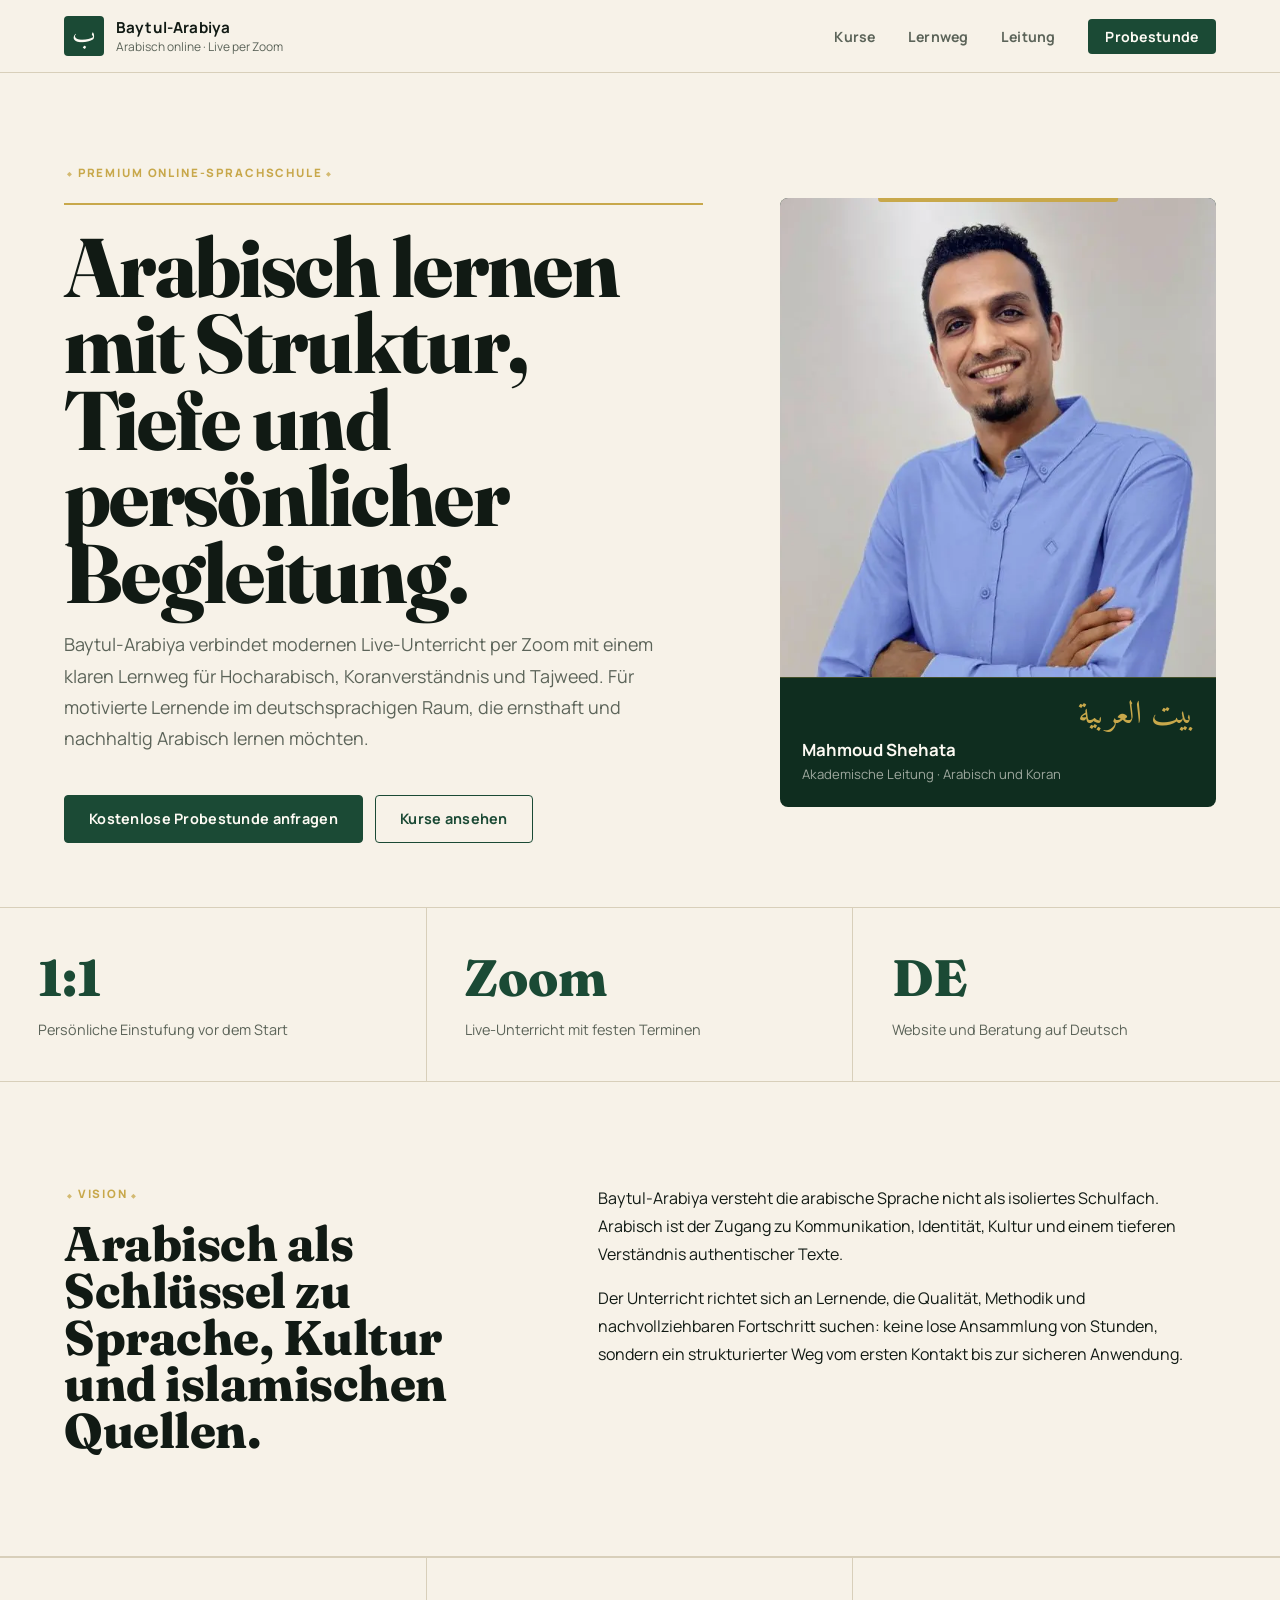
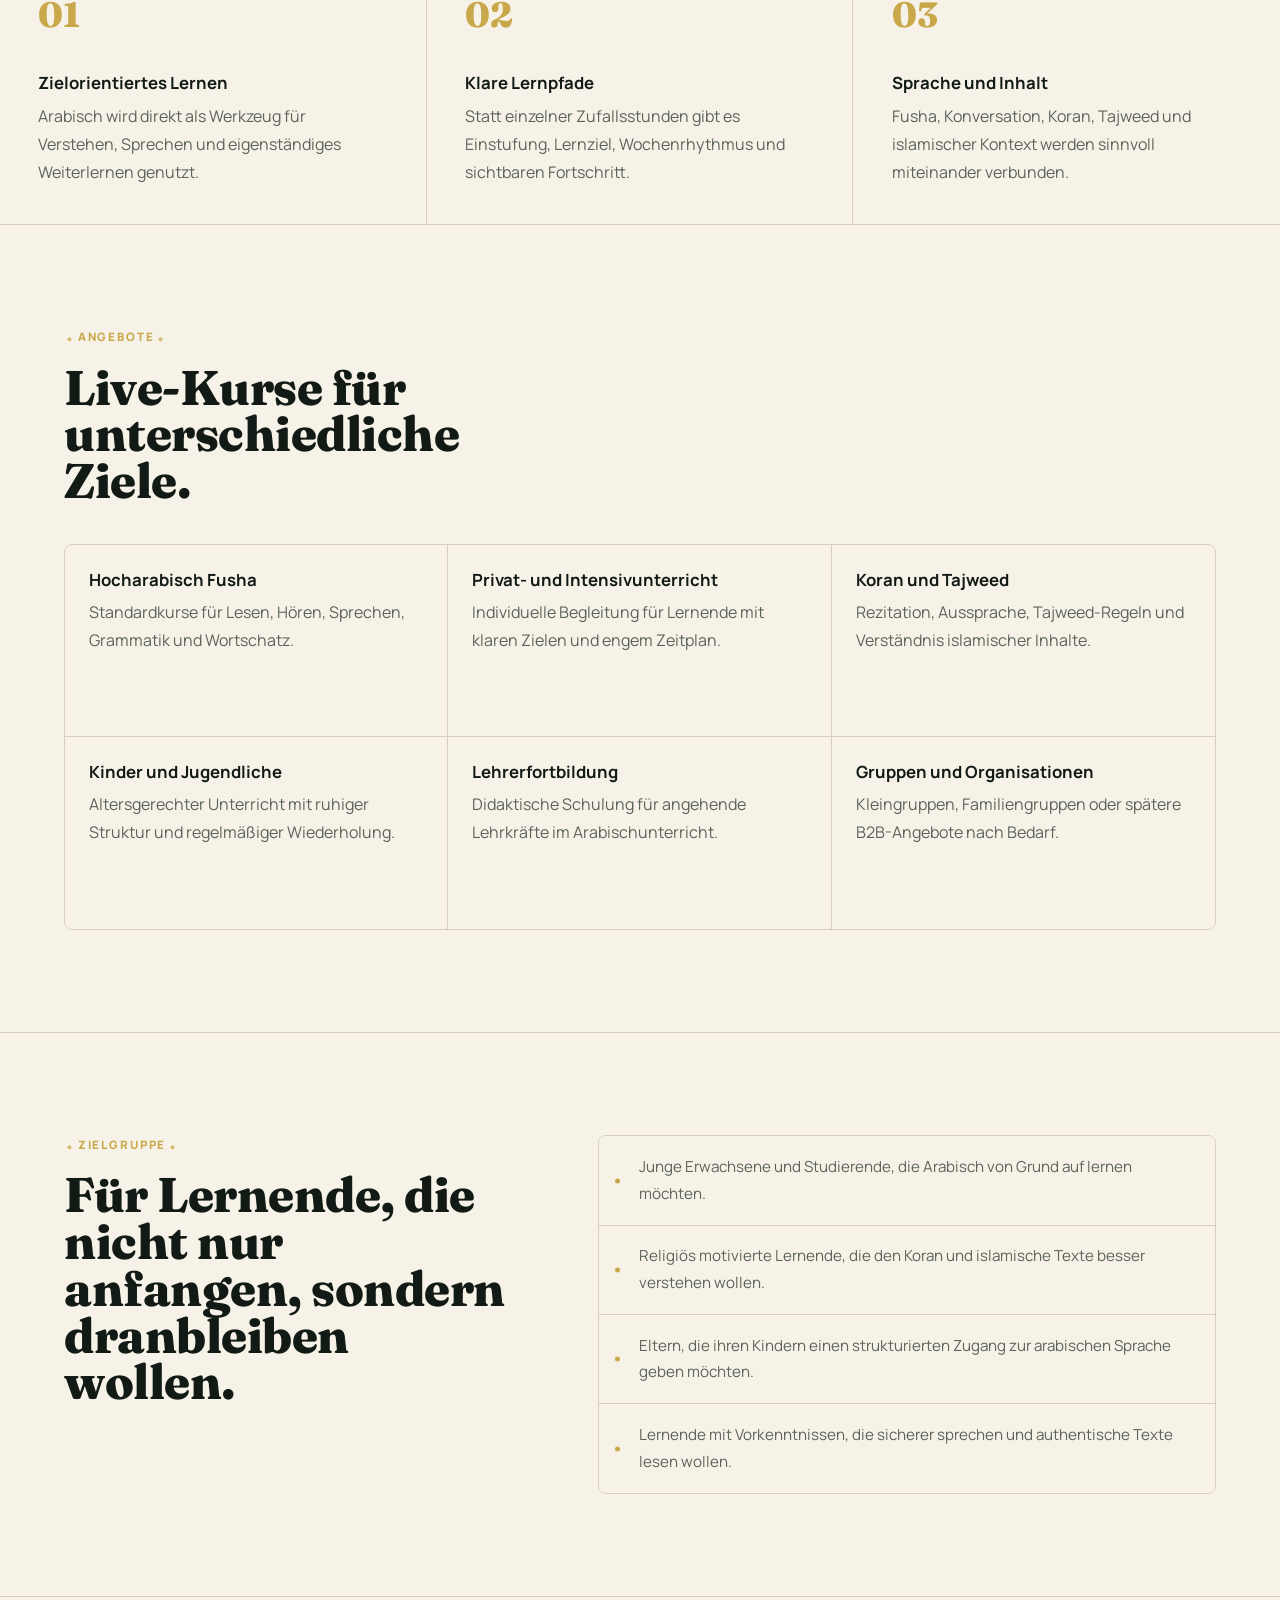
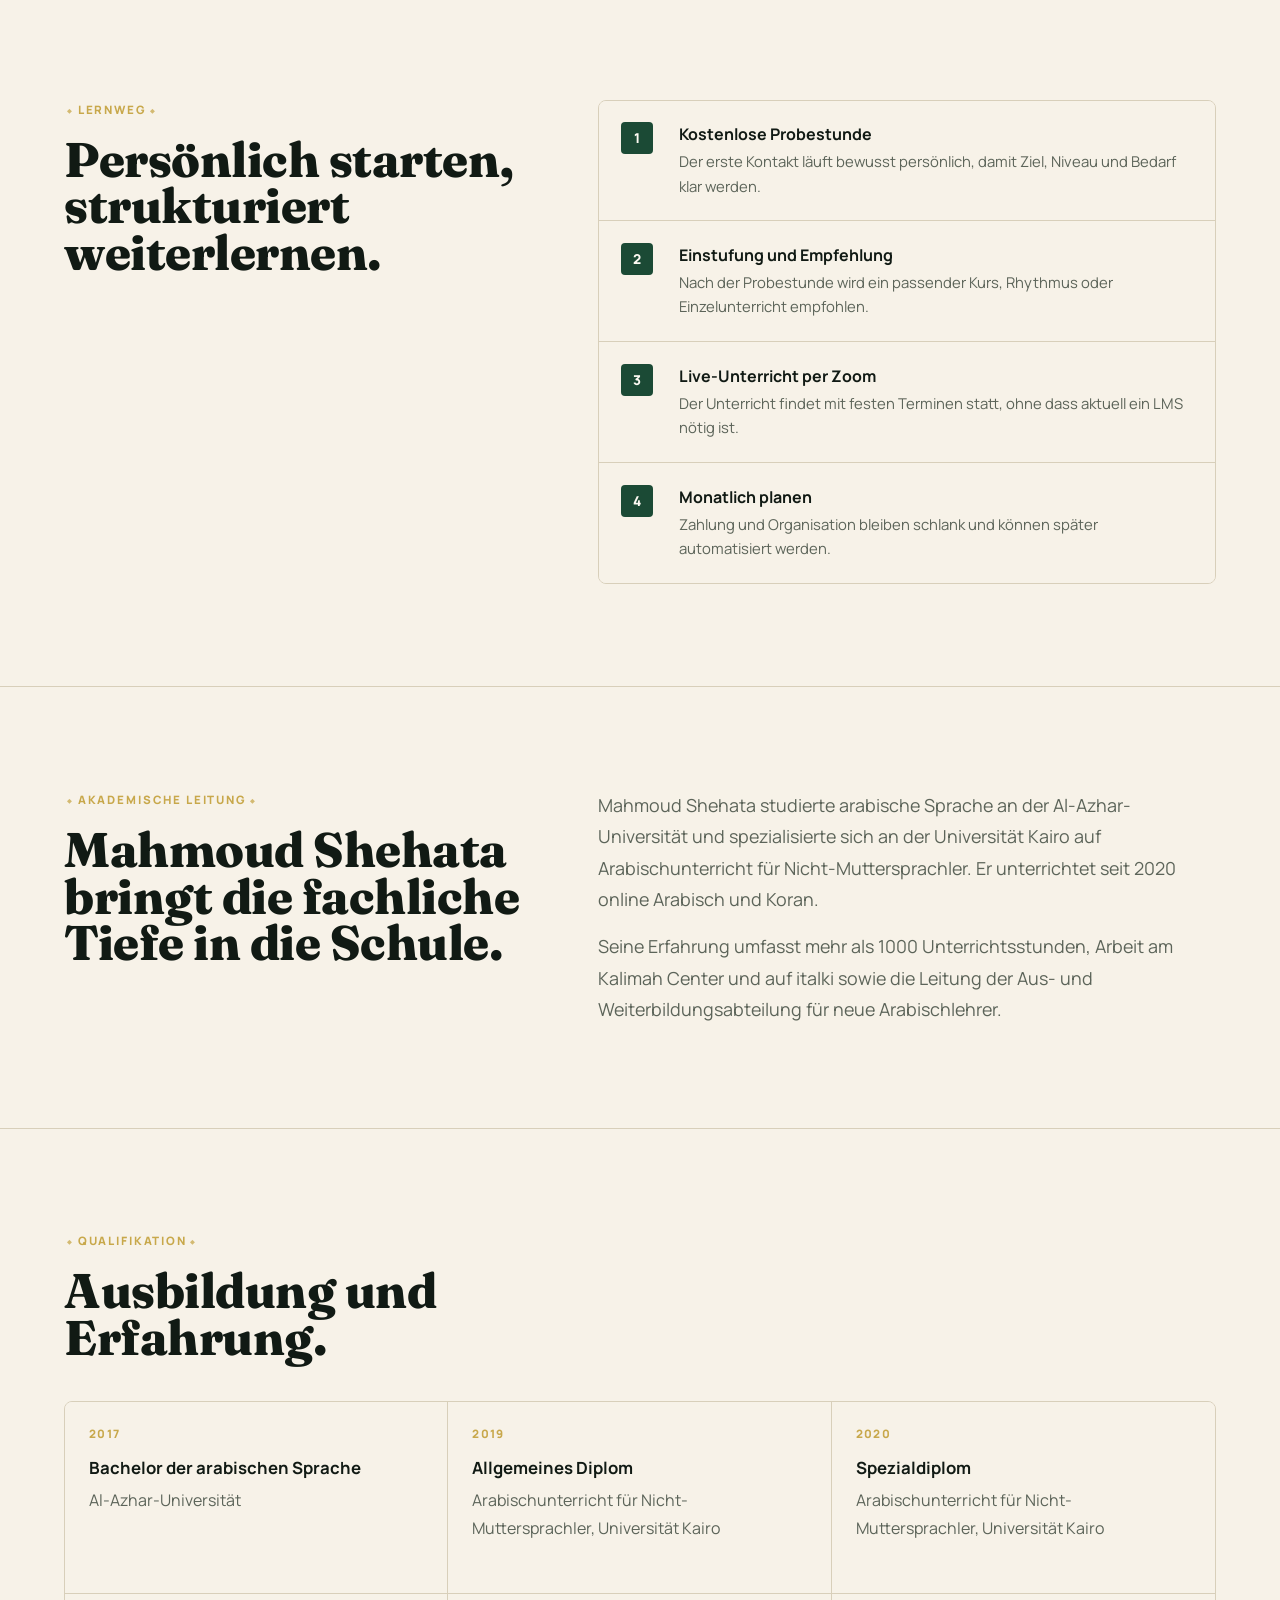
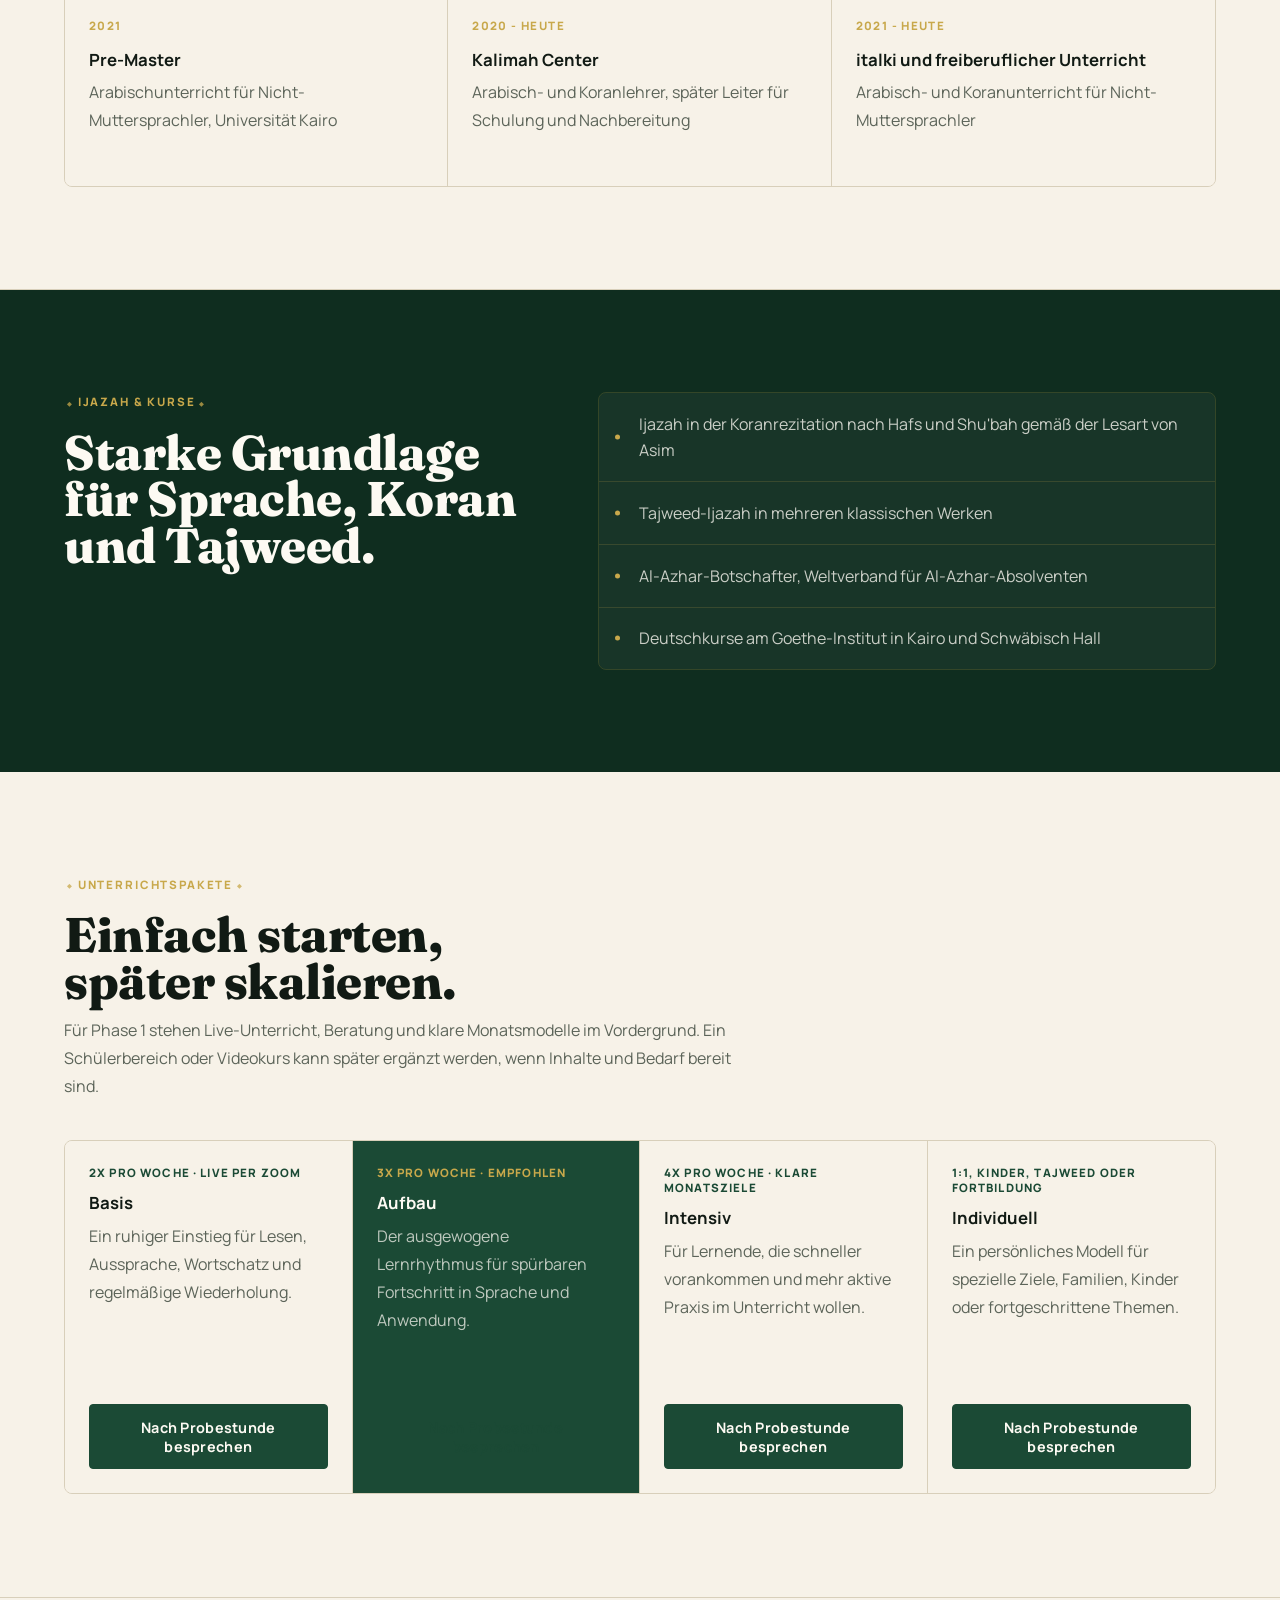
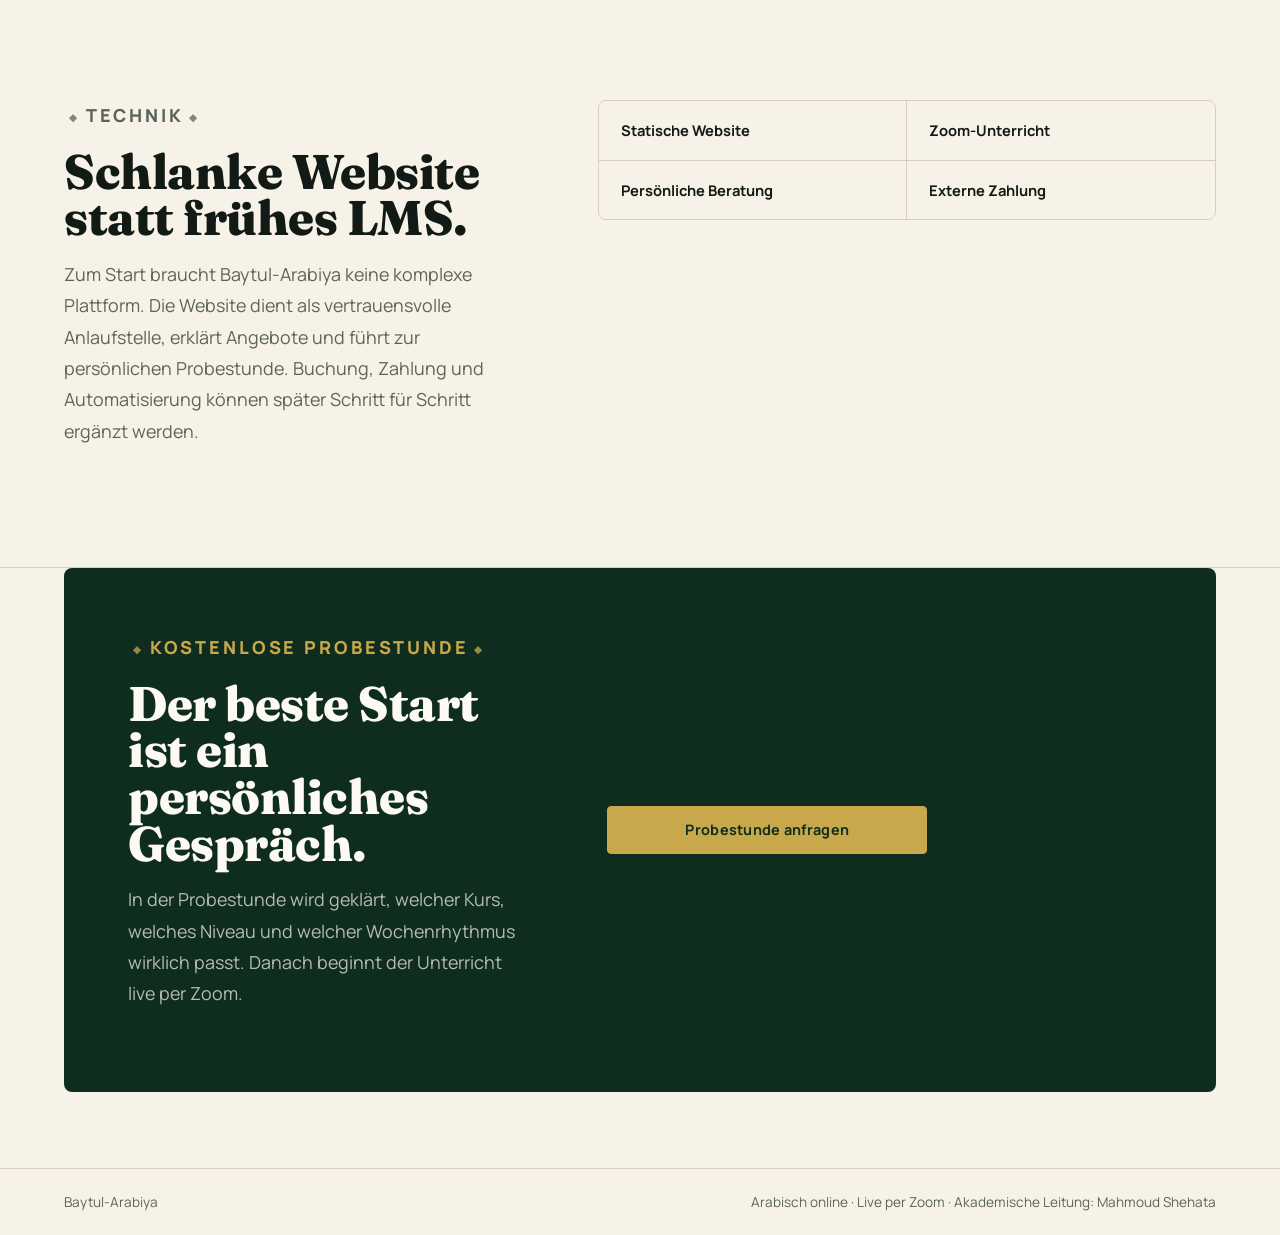
==== index.html @ ab0eb62a "Initial Baytul-Arabiya website" ====
<!doctype html>
<html lang="de">
  <head>
    <meta charset="utf-8" />
    <meta name="viewport" content="width=device-width, initial-scale=1" />
    <title>Baytul-Arabiya | Arabisch online lernen</title>
    <meta
      name="description"
      content="Baytul-Arabiya ist eine moderne Online-Sprachschule für strukturierten Arabisch-, Koran- und Tajweed-Unterricht per Zoom."
    />
    <meta name="theme-color" content="#12372F" />
    <link rel="preconnect" href="https://fonts.googleapis.com" />
    <link rel="preconnect" href="https://fonts.gstatic.com" crossorigin />
    <link
      href="https://fonts.googleapis.com/css2?family=Amiri:wght@400;700&family=Fraunces:opsz,wght@9..144,600;9..144,700;9..144,800&family=Manrope:wght@400;500;600;700;800&display=swap"
      rel="stylesheet"
    />
    <link rel="stylesheet" href="styles/main.css" />
  </head>
  <body>
    <header class="site-header">
      <a class="brand" href="#top" aria-label="Startseite">
        <span class="brand-mark" lang="ar" dir="rtl">ب</span>
        <span>
          <strong>Baytul-Arabiya</strong>
          <small>Arabisch online · Live per Zoom</small>
        </span>
      </a>
      <nav aria-label="Hauptnavigation">
        <a href="#kurse">Kurse</a>
        <a href="#lernweg">Lernweg</a>
        <a href="#leitung">Leitung</a>
        <a class="nav-cta" href="#probestunde">Probestunde</a>
      </nav>
      <button class="nav-toggle" aria-label="Menü öffnen" aria-expanded="false">
        <span></span>
        <span></span>
        <span></span>
      </button>
    </header>

    <main id="top">
      <section class="hero" aria-labelledby="hero-title">
        <div class="hero-copy">
          <p class="eyebrow">Premium Online-Sprachschule</p>
          <h1 id="hero-title">Arabisch lernen mit Struktur, Tiefe und persönlicher Begleitung.</h1>
          <p class="hero-text">
            Baytul-Arabiya verbindet modernen Live-Unterricht per Zoom mit einem
            klaren Lernweg für Hocharabisch, Koranverständnis und Tajweed. Für
            motivierte Lernende im deutschsprachigen Raum, die ernsthaft und
            nachhaltig Arabisch lernen möchten.
          </p>
          <div class="hero-actions">
            <a class="button primary" href="#probestunde">Kostenlose Probestunde anfragen</a>
            <a class="button secondary" href="#kurse">Kurse ansehen</a>
          </div>
        </div>

        <figure class="teacher-card">
          <img
            src="assets/mahmoud-shehata.webp"
            alt="Mahmoud Shehata, akademische Leitung von Baytul-Arabiya"
          />
          <figcaption>
            <span lang="ar" dir="rtl">بيت العربية</span>
            <strong>Mahmoud Shehata</strong>
            <small>Akademische Leitung · Arabisch und Koran</small>
          </figcaption>
        </figure>
      </section>

      <section class="proof-strip" aria-label="Kurzprofil">
        <div>
          <span>1:1</span>
          <p>Persönliche Einstufung vor dem Start</p>
        </div>
        <div>
          <span>Zoom</span>
          <p>Live-Unterricht mit festen Terminen</p>
        </div>
        <div>
          <span>DE</span>
          <p>Website und Beratung auf Deutsch</p>
        </div>
      </section>

      <section class="section mission" id="vision">
        <div>
          <p class="eyebrow">Vision</p>
          <h2>Arabisch als Schlüssel zu Sprache, Kultur und islamischen Quellen.</h2>
        </div>
        <div class="mission-text">
          <p>
            Baytul-Arabiya versteht die arabische Sprache nicht als isoliertes
            Schulfach. Arabisch ist der Zugang zu Kommunikation, Identität,
            Kultur und einem tieferen Verständnis authentischer Texte.
          </p>
          <p>
            Der Unterricht richtet sich an Lernende, die Qualität, Methodik und
            nachvollziehbaren Fortschritt suchen: keine lose Ansammlung von
            Stunden, sondern ein strukturierter Weg vom ersten Kontakt bis zur
            sicheren Anwendung.
          </p>
        </div>
      </section>

      <section class="section principles" aria-label="Alleinstellungsmerkmale">
        <article>
          <span>01</span>
          <h3>Zielorientiertes Lernen</h3>
          <p>Arabisch wird direkt als Werkzeug für Verstehen, Sprechen und eigenständiges Weiterlernen genutzt.</p>
        </article>
        <article>
          <span>02</span>
          <h3>Klare Lernpfade</h3>
          <p>Statt einzelner Zufallsstunden gibt es Einstufung, Lernziel, Wochenrhythmus und sichtbaren Fortschritt.</p>
        </article>
        <article>
          <span>03</span>
          <h3>Sprache und Inhalt</h3>
          <p>Fusha, Konversation, Koran, Tajweed und islamischer Kontext werden sinnvoll miteinander verbunden.</p>
        </article>
      </section>

      <section class="section courses" id="kurse" aria-labelledby="courses-title">
        <div class="section-heading">
          <p class="eyebrow">Angebote</p>
          <h2 id="courses-title">Live-Kurse für unterschiedliche Ziele.</h2>
        </div>
        <div class="course-grid">
          <article>
            <h3>Hocharabisch Fusha</h3>
            <p>Standardkurse für Lesen, Hören, Sprechen, Grammatik und Wortschatz.</p>
          </article>
          <article>
            <h3>Privat- und Intensivunterricht</h3>
            <p>Individuelle Begleitung für Lernende mit klaren Zielen und engem Zeitplan.</p>
          </article>
          <article>
            <h3>Koran und Tajweed</h3>
            <p>Rezitation, Aussprache, Tajweed-Regeln und Verständnis islamischer Inhalte.</p>
          </article>
          <article>
            <h3>Kinder und Jugendliche</h3>
            <p>Altersgerechter Unterricht mit ruhiger Struktur und regelmäßiger Wiederholung.</p>
          </article>
          <article>
            <h3>Lehrerfortbildung</h3>
            <p>Didaktische Schulung für angehende Lehrkräfte im Arabischunterricht.</p>
          </article>
          <article>
            <h3>Gruppen und Organisationen</h3>
            <p>Kleingruppen, Familiengruppen oder spätere B2B-Angebote nach Bedarf.</p>
          </article>
        </div>
      </section>

      <section class="section audience">
        <div>
          <p class="eyebrow">Zielgruppe</p>
          <h2>Für Lernende, die nicht nur anfangen, sondern dranbleiben wollen.</h2>
        </div>
        <div class="audience-list">
          <p>Junge Erwachsene und Studierende, die Arabisch von Grund auf lernen möchten.</p>
          <p>Religiös motivierte Lernende, die den Koran und islamische Texte besser verstehen wollen.</p>
          <p>Eltern, die ihren Kindern einen strukturierten Zugang zur arabischen Sprache geben möchten.</p>
          <p>Lernende mit Vorkenntnissen, die sicherer sprechen und authentische Texte lesen wollen.</p>
        </div>
      </section>

      <section class="section process" id="lernweg">
        <div>
          <p class="eyebrow">Lernweg</p>
          <h2>Persönlich starten, strukturiert weiterlernen.</h2>
        </div>
        <ol class="steps">
          <li>
            <strong>Kostenlose Probestunde</strong>
            <span>Der erste Kontakt läuft bewusst persönlich, damit Ziel, Niveau und Bedarf klar werden.</span>
          </li>
          <li>
            <strong>Einstufung und Empfehlung</strong>
            <span>Nach der Probestunde wird ein passender Kurs, Rhythmus oder Einzelunterricht empfohlen.</span>
          </li>
          <li>
            <strong>Live-Unterricht per Zoom</strong>
            <span>Der Unterricht findet mit festen Terminen statt, ohne dass aktuell ein LMS nötig ist.</span>
          </li>
          <li>
            <strong>Monatlich planen</strong>
            <span>Zahlung und Organisation bleiben schlank und können später automatisiert werden.</span>
          </li>
        </ol>
      </section>

      <section class="section teacher" id="leitung">
        <div>
          <p class="eyebrow">Akademische Leitung</p>
          <h2>Mahmoud Shehata bringt die fachliche Tiefe in die Schule.</h2>
        </div>
        <div class="teacher-text">
          <p>
            Mahmoud Shehata studierte arabische Sprache an der Al-Azhar-Universität
            und spezialisierte sich an der Universität Kairo auf Arabischunterricht
            für Nicht-Muttersprachler. Er unterrichtet seit 2020 online Arabisch
            und Koran.
          </p>
          <p>
            Seine Erfahrung umfasst mehr als 1000 Unterrichtsstunden, Arbeit am
            Kalimah Center und auf italki sowie die Leitung der Aus- und
            Weiterbildungsabteilung für neue Arabischlehrer.
          </p>
        </div>
      </section>

      <section class="section timeline" id="qualifikation">
        <div class="section-heading">
          <p class="eyebrow">Qualifikation</p>
          <h2>Ausbildung und Erfahrung.</h2>
        </div>

        <div class="timeline-grid">
          <article>
            <span class="year">2017</span>
            <h3>Bachelor der arabischen Sprache</h3>
            <p>Al-Azhar-Universität</p>
          </article>
          <article>
            <span class="year">2019</span>
            <h3>Allgemeines Diplom</h3>
            <p>Arabischunterricht für Nicht-Muttersprachler, Universität Kairo</p>
          </article>
          <article>
            <span class="year">2020</span>
            <h3>Spezialdiplom</h3>
            <p>Arabischunterricht für Nicht-Muttersprachler, Universität Kairo</p>
          </article>
          <article>
            <span class="year">2021</span>
            <h3>Pre-Master</h3>
            <p>Arabischunterricht für Nicht-Muttersprachler, Universität Kairo</p>
          </article>
          <article>
            <span class="year">2020 - heute</span>
            <h3>Kalimah Center</h3>
            <p>Arabisch- und Koranlehrer, später Leiter für Schulung und Nachbereitung</p>
          </article>
          <article>
            <span class="year">2021 - heute</span>
            <h3>italki und freiberuflicher Unterricht</h3>
            <p>Arabisch- und Koranunterricht für Nicht-Muttersprachler</p>
          </article>
        </div>
      </section>

      <section class="section credentials">
        <div>
          <p class="eyebrow">Ijazah & Kurse</p>
          <h2>Starke Grundlage für Sprache, Koran und Tajweed.</h2>
        </div>
        <ul>
          <li>Ijazah in der Koranrezitation nach Hafs und Shu'bah gemäß der Lesart von Asim</li>
          <li>Tajweed-Ijazah in mehreren klassischen Werken</li>
          <li>Al-Azhar-Botschafter, Weltverband für Al-Azhar-Absolventen</li>
          <li>Deutschkurse am Goethe-Institut in Kairo und Schwäbisch Hall</li>
        </ul>
      </section>

      <section class="section packages" id="pakete" aria-labelledby="packages-title">
        <div class="section-heading">
          <p class="eyebrow">Unterrichtspakete</p>
          <h2 id="packages-title">Einfach starten, später skalieren.</h2>
          <p class="section-intro">
            Für Phase 1 stehen Live-Unterricht, Beratung und klare Monatsmodelle im Vordergrund.
            Ein Schülerbereich oder Videokurs kann später ergänzt werden, wenn Inhalte und Bedarf bereit sind.
          </p>
        </div>
        <div class="package-grid" id="package-grid"></div>
      </section>

      <section class="section payment" id="zahlung">
        <div>
          <p class="eyebrow">Technik</p>
          <h2>Schlanke Website statt frühes LMS.</h2>
          <p>
            Zum Start braucht Baytul-Arabiya keine komplexe Plattform. Die Website
            dient als vertrauensvolle Anlaufstelle, erklärt Angebote und führt zur
            persönlichen Probestunde. Buchung, Zahlung und Automatisierung können
            später Schritt für Schritt ergänzt werden.
          </p>
        </div>
        <div class="payment-list" aria-label="Phase-1-Technik">
          <span>Statische Website</span>
          <span>Zoom-Unterricht</span>
          <span>Persönliche Beratung</span>
          <span>Externe Zahlung</span>
        </div>
      </section>

      <section class="trial" id="probestunde">
        <div>
          <p class="eyebrow">Kostenlose Probestunde</p>
          <h2>Der beste Start ist ein persönliches Gespräch.</h2>
          <p>
            In der Probestunde wird geklärt, welcher Kurs, welches Niveau und
            welcher Wochenrhythmus wirklich passt. Danach beginnt der Unterricht
            live per Zoom.
          </p>
        </div>
        <a class="button primary large" id="trial-link" href="#">Probestunde anfragen</a>
      </section>
    </main>

    <footer class="site-footer">
      <span>Baytul-Arabiya</span>
      <span>Arabisch online · Live per Zoom · Akademische Leitung: Mahmoud Shehata</span>
    </footer>

    <script src="scripts/main.js"></script>
  </body>
</html>
---- styles/main.css ----
:root {
  --green: #1B4A35;
  --green-dark: #0F2D1F;
  --green-mid: #2A6347;
  --gold: #C8A84B;
  --gold-soft: #EFE3B8;
  --cream: #F7F2E8;
  --cream-deep: #EDE4D2;
  --ink: #111A14;
  --muted: #5C6459;
  --line: #D8CFBA;
  --white: #FDFAF3;
  --radius: 4px;
  --radius-lg: 8px;
}

* {
  box-sizing: border-box;
}

html {
  scroll-behavior: smooth;
}

body {
  margin: 0;
  color: var(--ink);
  background: var(--cream);
  font-family: "Manrope", sans-serif;
  text-rendering: optimizeLegibility;
  -webkit-font-smoothing: antialiased;
}

:lang(ar),
[dir="rtl"] {
  font-family: "Amiri", serif;
  direction: rtl;
  unicode-bidi: isolate;
}

img {
  display: block;
  max-width: 100%;
}

a {
  color: inherit;
  text-decoration: none;
}

/* ── Header ─────────────────────────────────── */

.site-header {
  position: sticky;
  top: 0;
  z-index: 20;
  display: flex;
  align-items: center;
  justify-content: space-between;
  gap: 1.5rem;
  padding: 1rem clamp(1rem, 5vw, 5rem);
  background: rgba(247, 242, 232, 0.95);
  border-bottom: 1px solid var(--line);
  backdrop-filter: blur(12px);
}

.brand {
  display: inline-flex;
  align-items: center;
  gap: 0.75rem;
  min-width: max-content;
}

.brand-mark {
  display: grid;
  width: 2.5rem;
  height: 2.5rem;
  place-items: center;
  color: var(--white);
  background: var(--green);
  border-radius: var(--radius);
  font-family: "Amiri", serif;
  font-size: 1.6rem;
  line-height: 1;
}

.brand strong,
.brand small {
  display: block;
}

.brand strong {
  font-size: 0.95rem;
  letter-spacing: 0.01em;
}

.brand small {
  color: var(--muted);
  font-size: 0.75rem;
}

nav {
  display: flex;
  align-items: center;
  gap: clamp(1rem, 2.5vw, 2rem);
  color: var(--muted);
  font-size: 0.88rem;
  font-weight: 700;
  letter-spacing: 0.02em;
}

nav a:hover {
  color: var(--green);
}

.nav-cta {
  padding: 0.5rem 1.1rem;
  color: var(--white) !important;
  background: var(--green);
  border-radius: var(--radius);
  transition: background 150ms;
}

.nav-cta:hover {
  background: var(--green-mid) !important;
  color: var(--white) !important;
}

.nav-toggle {
  display: none;
  flex-direction: column;
  justify-content: center;
  gap: 5px;
  width: 2.25rem;
  height: 2.25rem;
  padding: 0.35rem;
  background: none;
  border: 1.5px solid var(--line);
  border-radius: var(--radius);
  cursor: pointer;
  flex-shrink: 0;
}

.nav-toggle span {
  display: block;
  width: 100%;
  height: 2px;
  background: var(--ink);
  border-radius: 2px;
  transition: transform 220ms ease, opacity 220ms ease;
}

.nav-toggle.is-open span:nth-child(1) {
  transform: translateY(7px) rotate(45deg);
}

.nav-toggle.is-open span:nth-child(2) {
  opacity: 0;
  transform: scaleX(0);
}

.nav-toggle.is-open span:nth-child(3) {
  transform: translateY(-7px) rotate(-45deg);
}

/* ── Typography ──────────────────────────────── */

.eyebrow {
  margin: 0 0 1rem;
  color: var(--gold);
  font-size: 0.72rem;
  font-weight: 800;
  letter-spacing: 0.16em;
  text-transform: uppercase;
}

.eyebrow::before,
.eyebrow::after {
  content: "◆";
  font-size: 0.55em;
  margin: 0 0.55em;
  opacity: 0.75;
  vertical-align: middle;
}

h1,
h2,
h3 {
  margin: 0;
  color: var(--ink);
}

h1,
h2 {
  font-family: "Fraunces", Georgia, serif;
  font-weight: 800;
  letter-spacing: -0.01em;
}

h1 {
  max-width: 12ch;
  font-size: clamp(2.8rem, 6.5vw, 6rem);
  line-height: 0.92;
  letter-spacing: -0.02em;
}

h2 {
  max-width: 14ch;
  font-size: clamp(1.9rem, 3.8vw, 3.6rem);
  line-height: 0.96;
}

h3 {
  font-size: 1.05rem;
  font-weight: 700;
  line-height: 1.3;
}

p {
  line-height: 1.75;
}

.hero-text,
.teacher-text p,
.payment p,
.trial p {
  max-width: 42rem;
  color: var(--muted);
  font-size: clamp(1rem, 1.4vw, 1.15rem);
}

/* ── Hero ────────────────────────────────────── */

.hero {
  display: grid;
  grid-template-columns: minmax(0, 1.1fr) minmax(18rem, 0.75fr);
  gap: clamp(2rem, 6vw, 5rem);
  align-items: center;
  min-height: calc(100vh - 4.5rem);
  padding: clamp(3rem, 7vw, 7rem) clamp(1rem, 5vw, 5rem) clamp(3rem, 5vw, 5rem);
  border-bottom: 1px solid var(--line);
}

.hero-copy {
  max-width: 48rem;
}

.hero-copy h1 {
  margin-top: 1.25rem;
  padding-top: 1.5rem;
  border-top: 2px solid var(--gold);
}

.hero-actions {
  display: flex;
  flex-wrap: wrap;
  gap: 0.75rem;
  margin-top: 2.5rem;
}

/* ── Buttons ─────────────────────────────────── */

.button {
  display: inline-flex;
  align-items: center;
  justify-content: center;
  min-height: 3rem;
  padding: 0.8rem 1.5rem;
  border: 1.5px solid transparent;
  border-radius: var(--radius);
  font-weight: 700;
  font-size: 0.9rem;
  letter-spacing: 0.02em;
  text-align: center;
  transition: all 150ms ease;
}

.button.primary {
  color: var(--white);
  background: var(--green);
  border-color: var(--green);
}

.button.primary:hover {
  background: var(--green-mid);
  border-color: var(--green-mid);
  transform: translateY(-1px);
  box-shadow: 0 8px 24px rgba(27, 74, 53, 0.25);
}

.button.secondary {
  color: var(--green);
  background: transparent;
  border-color: var(--green);
}

.button.secondary:hover {
  background: rgba(27, 74, 53, 0.06);
  transform: translateY(-1px);
}

.button.large {
  width: min(100%, 20rem);
}

/* ── Teacher Card ────────────────────────────── */

.teacher-card {
  position: relative;
  margin: 0;
  padding: 0;
  background: var(--green-dark);
  border-radius: var(--radius-lg);
  overflow: hidden;
}

.teacher-card::before {
  position: absolute;
  top: 0;
  left: 50%;
  transform: translateX(-50%);
  z-index: 2;
  width: 55%;
  height: 4px;
  content: "";
  background: var(--gold);
  border-radius: 0 0 3px 3px;
}

.teacher-card img {
  width: 100%;
  aspect-ratio: 1 / 1.1;
  object-fit: cover;
  object-position: center top;
  opacity: 0.94;
}

.teacher-card figcaption {
  display: grid;
  gap: 0.3rem;
  padding: 1.2rem 1.4rem 1.5rem;
  color: var(--white);
  border-top: 1px solid rgba(200, 168, 75, 0.28);
}

.teacher-card figcaption span {
  color: var(--gold);
  font-family: "Amiri", serif;
  font-size: clamp(1.4rem, 3vw, 2rem);
  line-height: 1.1;
  direction: rtl;
}

.teacher-card figcaption strong {
  font-size: 1.05rem;
}

.teacher-card figcaption small {
  color: rgba(253, 250, 244, 0.6);
  font-size: 0.82rem;
}

/* ── Proof Strip ─────────────────────────────── */

.proof-strip {
  display: grid;
  grid-template-columns: repeat(3, 1fr);
  border-bottom: 1px solid var(--line);
}

.proof-strip div {
  padding: clamp(1.5rem, 3vw, 2.5rem) clamp(1rem, 3vw, 2.5rem);
  border-right: 1px solid var(--line);
}

.proof-strip div:last-child {
  border-right: none;
}

.proof-strip span {
  color: var(--green);
  font-family: "Fraunces", Georgia, serif;
  font-size: clamp(2rem, 4vw, 3.2rem);
  font-weight: 800;
}

.proof-strip p {
  max-width: 16rem;
  margin: 0.5rem 0 0;
  color: var(--muted);
  font-size: 0.9rem;
}

/* ── Sections ────────────────────────────────── */

.section {
  padding: clamp(4rem, 8vw, 7rem) clamp(1rem, 5vw, 5rem);
  border-bottom: 1px solid var(--line);
}

.mission,
.audience,
.teacher,
.credentials,
.process,
.payment,
.trial {
  display: grid;
  grid-template-columns: minmax(0, 0.85fr) minmax(0, 1.15fr);
  gap: clamp(2rem, 6vw, 5rem);
  align-items: start;
}

.mission-text,
.teacher-text {
  display: grid;
  gap: 1rem;
}

.mission-text p,
.teacher-text p {
  margin: 0;
}

/* ── Principles ──────────────────────────────── */

.principles {
  display: grid;
  grid-template-columns: repeat(3, 1fr);
  gap: 0;
  padding: 0;
  background: var(--line);
  border-top: 1px solid var(--line);
  border-bottom: 1px solid var(--line);
}

.principles article {
  min-height: 16rem;
  padding: clamp(1.5rem, 3vw, 2.5rem);
  background: var(--cream);
  border-right: 1px solid var(--line);
}

.principles article:last-child {
  border-right: none;
}

.principles span {
  display: block;
  margin-bottom: 2.5rem;
  color: var(--gold);
  font-family: "Fraunces", serif;
  font-size: 2.2rem;
  font-weight: 800;
  line-height: 1;
}

.principles p,
.course-grid p,
.timeline-grid p,
.package-card p {
  margin: 0.5rem 0 0;
  color: var(--muted);
}

/* ── Section Heading ─────────────────────────── */

.section-heading {
  margin-bottom: 2.5rem;
}

.section-intro {
  max-width: 44rem;
  margin-top: 0.75rem;
  color: var(--muted);
  font-size: 1rem;
}

/* ── Course Grid ─────────────────────────────── */

.course-grid {
  display: grid;
  grid-template-columns: repeat(3, 1fr);
  border: 1px solid var(--line);
  border-radius: var(--radius-lg);
  overflow: hidden;
}

.course-grid article {
  min-height: 12rem;
  padding: 1.5rem;
  background: var(--cream);
  border-right: 1px solid var(--line);
  border-bottom: 1px solid var(--line);
  transition: background 150ms;
}

.course-grid article:nth-child(3n) {
  border-right: none;
}

.course-grid article:nth-last-child(-n+3) {
  border-bottom: none;
}

.course-grid article:hover {
  background: var(--white);
}

/* ── Audience ────────────────────────────────── */

.audience-list {
  display: grid;
  gap: 0;
  border: 1px solid var(--line);
  border-radius: var(--radius-lg);
  overflow: hidden;
}

.audience-list p {
  position: relative;
  margin: 0;
  padding: 1.1rem 1.4rem 1.1rem 2.5rem;
  color: var(--muted);
  background: var(--cream);
  border-bottom: 1px solid var(--line);
  font-size: 0.95rem;
}

.audience-list p:last-child {
  border-bottom: none;
}

.audience-list p::before {
  position: absolute;
  top: 50%;
  left: 1rem;
  width: 5px;
  height: 5px;
  content: "";
  background: var(--gold);
  border-radius: 50%;
  transform: translateY(-50%);
}

/* ── Timeline ────────────────────────────────── */

.timeline-grid {
  display: grid;
  grid-template-columns: repeat(3, 1fr);
  border: 1px solid var(--line);
  border-radius: var(--radius-lg);
  overflow: hidden;
}

.timeline-grid article {
  min-height: 12rem;
  padding: 1.5rem;
  background: var(--cream);
  border-right: 1px solid var(--line);
  border-bottom: 1px solid var(--line);
}

.timeline-grid article:nth-child(3n) {
  border-right: none;
}

.timeline-grid article:nth-last-child(-n+3) {
  border-bottom: none;
}

.year {
  display: block;
  margin-bottom: 1rem;
  color: var(--gold);
  font-size: 0.72rem;
  font-weight: 800;
  letter-spacing: 0.12em;
  text-transform: uppercase;
}

/* ── Credentials (dark section) ──────────────── */

.credentials {
  background: var(--green-dark);
  border-bottom: none;
}

.credentials .eyebrow {
  color: var(--gold);
}

.credentials h2 {
  color: var(--white);
}

.credentials ul {
  display: grid;
  gap: 0;
  margin: 0;
  padding: 0;
  list-style: none;
  border: 1px solid rgba(200, 168, 75, 0.2);
  border-radius: var(--radius-lg);
  overflow: hidden;
}

.credentials li {
  position: relative;
  padding: 1.1rem 1.4rem 1.1rem 2.5rem;
  color: rgba(253, 250, 244, 0.78);
  background: rgba(255, 255, 255, 0.04);
  border-bottom: 1px solid rgba(200, 168, 75, 0.18);
  line-height: 1.65;
}

.credentials li:last-child {
  border-bottom: none;
}

.credentials li::before {
  position: absolute;
  top: 50%;
  left: 1rem;
  width: 5px;
  height: 5px;
  content: "";
  background: var(--gold);
  border-radius: 50%;
  transform: translateY(-50%);
}

/* ── Steps ───────────────────────────────────── */

.steps {
  display: grid;
  gap: 0;
  margin: 0;
  padding: 0;
  list-style: none;
  border: 1px solid var(--line);
  border-radius: var(--radius-lg);
  overflow: hidden;
  counter-reset: step;
}

.steps li {
  position: relative;
  padding: 1.4rem 1.4rem 1.4rem 5rem;
  background: var(--cream);
  border-bottom: 1px solid var(--line);
  counter-increment: step;
}

.steps li:last-child {
  border-bottom: none;
}

.steps li::before {
  position: absolute;
  top: 1.35rem;
  left: 1.4rem;
  display: grid;
  width: 2rem;
  height: 2rem;
  place-items: center;
  color: var(--white);
  background: var(--green);
  border-radius: var(--radius);
  content: counter(step);
  font-weight: 800;
  font-size: 0.85rem;
}

.steps strong,
.steps span {
  display: block;
}

.steps strong {
  font-size: 1rem;
  font-weight: 700;
}

.steps span {
  margin-top: 0.25rem;
  color: var(--muted);
  line-height: 1.65;
  font-size: 0.93rem;
}

/* ── Packages ────────────────────────────────── */

.package-grid {
  display: grid;
  grid-template-columns: repeat(4, 1fr);
  border: 1px solid var(--line);
  border-radius: var(--radius-lg);
  overflow: hidden;
}

.package-card {
  display: flex;
  min-height: 22rem;
  flex-direction: column;
  justify-content: space-between;
  padding: 1.5rem;
  background: var(--cream);
  border-right: 1px solid var(--line);
}

.package-card:last-child {
  border-right: none;
}

.package-card.featured {
  background: var(--green);
}

.package-card.featured h3 {
  color: var(--white);
}

.package-card.featured p {
  color: rgba(253, 250, 244, 0.72);
}

.package-card.featured .package-meta {
  color: var(--gold);
}

.package-meta {
  display: block;
  margin-bottom: 0.75rem;
  color: var(--green);
  font-size: 0.72rem;
  font-weight: 800;
  letter-spacing: 0.1em;
  text-transform: uppercase;
}

/* ── Payment ─────────────────────────────────── */

.payment-list {
  display: grid;
  grid-template-columns: repeat(2, 1fr);
  border: 1px solid var(--line);
  border-radius: var(--radius-lg);
  overflow: hidden;
}

.payment-list span {
  padding: 1.2rem 1.4rem;
  background: var(--cream);
  border-right: 1px solid var(--line);
  border-bottom: 1px solid var(--line);
  font-weight: 700;
  font-size: 0.92rem;
}

.payment-list span:nth-child(2n) {
  border-right: none;
}

.payment-list span:nth-last-child(-n+2) {
  border-bottom: none;
}

/* ── Trial CTA ───────────────────────────────── */

.trial {
  align-items: center;
  margin: 0 clamp(1rem, 5vw, 5rem) clamp(3rem, 6vw, 5rem);
  padding: clamp(2.5rem, 5vw, 4rem);
  background: var(--green-dark);
  border-radius: var(--radius-lg);
  border: none;
}

.trial .eyebrow {
  color: var(--gold);
}

.trial h2 {
  color: var(--white);
}

.trial p {
  color: rgba(253, 250, 244, 0.7);
}

.trial .button.primary {
  color: var(--green-dark);
  background: var(--gold);
  border-color: var(--gold);
}

.trial .button.primary:hover {
  background: #D4B454;
  border-color: #D4B454;
}

/* ── Footer ──────────────────────────────────── */

.site-footer {
  display: flex;
  justify-content: space-between;
  gap: 1rem;
  padding: 1.5rem clamp(1rem, 5vw, 5rem);
  color: var(--muted);
  border-top: 1px solid var(--line);
  font-size: 0.85rem;
}

/* ── Responsive ──────────────────────────────── */

/* Tablet (≤ 1040 px) */
@media (max-width: 1040px) {
  .hero,
  .mission,
  .audience,
  .teacher,
  .credentials,
  .process,
  .payment,
  .trial {
    grid-template-columns: 1fr;
    gap: clamp(1.5rem, 4vw, 3rem);
  }

  .hero {
    min-height: auto;
    padding-top: 3rem;
  }

  h1,
  h2 {
    max-width: 16ch;
  }

  .teacher-card {
    max-width: 26rem;
  }

  /* Course: 3 → 2 */
  .course-grid {
    grid-template-columns: repeat(2, 1fr);
  }

  .course-grid article:nth-child(3n) {
    border-right: 1px solid var(--line);
  }

  .course-grid article:nth-child(2n) {
    border-right: none;
  }

  /* Timeline: 3 → 2 */
  .timeline-grid {
    grid-template-columns: repeat(2, 1fr);
  }

  .timeline-grid article:nth-child(3n) {
    border-right: 1px solid var(--line);
  }

  .timeline-grid article:nth-child(2n) {
    border-right: none;
  }

  /* Packages: 4 → 2 */
  .package-grid {
    grid-template-columns: repeat(2, 1fr);
  }

  .package-card {
    border-bottom: 1px solid var(--line);
  }

  .package-card:last-child {
    border-right: 1px solid var(--line);
  }

  .package-card:nth-child(2n) {
    border-right: none;
  }

  .package-card:nth-child(2n-1) {
    border-right: 1px solid var(--line);
  }

  .package-card:nth-last-child(-n+2) {
    border-bottom: none;
  }
}

/* Mobile (≤ 740 px) */
@media (max-width: 740px) {
  /* ── Header & Nav ── */
  .site-header {
    overflow: visible;
  }

  .nav-toggle {
    display: flex;
  }

  nav {
    display: none;
    position: absolute;
    top: 100%;
    left: 0;
    right: 0;
    flex-direction: column;
    align-items: stretch;
    gap: 0;
    padding: 0;
    background: var(--cream);
    border-bottom: 2px solid var(--gold);
    box-shadow: 0 8px 32px rgba(15, 45, 31, 0.12);
    z-index: 10;
  }

  nav.is-open {
    display: flex;
  }

  nav a {
    padding: 0.9rem clamp(1rem, 5vw, 2rem);
    border-bottom: 1px solid var(--line);
    font-size: 0.95rem;
    color: var(--ink);
    letter-spacing: 0.01em;
  }

  .nav-cta {
    margin: 0.75rem clamp(1rem, 5vw, 2rem);
    padding: 0.85rem 1rem;
    text-align: center;
    border-radius: var(--radius);
    border-bottom: none !important;
  }

  /* ── Hero ── */
  .hero {
    padding: 2rem 1.25rem 2.5rem;
    gap: 2rem;
  }

  .teacher-card {
    max-width: 100%;
  }

  /* ── Proof strip ── */
  .proof-strip {
    grid-template-columns: 1fr;
  }

  .proof-strip div {
    border-right: none;
    border-bottom: 1px solid var(--line);
  }

  .proof-strip div:last-child {
    border-bottom: none;
  }

  /* ── Sections ── */
  .section {
    padding: clamp(2.5rem, 6vw, 4rem) 1.25rem;
  }

  /* ── Principles ── */
  .principles {
    grid-template-columns: 1fr;
  }

  .principles article {
    border-right: none;
    border-bottom: 1px solid var(--line);
    min-height: auto;
  }

  .principles article:last-child {
    border-bottom: none;
  }

  /* ── Course grid ── */
  .course-grid {
    grid-template-columns: 1fr;
  }

  .course-grid article,
  .course-grid article:nth-child(3n),
  .course-grid article:nth-child(2n) {
    border-right: none;
    border-bottom: 1px solid var(--line);
  }

  .course-grid article:last-child {
    border-bottom: none;
  }

  /* ── Timeline ── */
  .timeline-grid {
    grid-template-columns: 1fr;
  }

  .timeline-grid article,
  .timeline-grid article:nth-child(3n),
  .timeline-grid article:nth-child(2n) {
    border-right: none;
    border-bottom: 1px solid var(--line);
  }

  .timeline-grid article:last-child {
    border-bottom: none;
  }

  /* ── Packages ── */
  .package-grid {
    grid-template-columns: 1fr;
  }

  .package-card,
  .package-card:nth-child(2n-1),
  .package-card:nth-last-child(-n+2) {
    border-right: none;
    border-bottom: 1px solid var(--line);
  }

  .package-card.featured {
    border-bottom: 1px solid rgba(200, 168, 75, 0.25);
  }

  .package-card:last-child {
    border-bottom: none;
  }

  /* ── Payment list ── */
  .payment-list {
    grid-template-columns: 1fr;
  }

  .payment-list span,
  .payment-list span:nth-child(2n) {
    border-right: none;
    border-bottom: 1px solid var(--line);
  }

  .payment-list span:last-child {
    border-bottom: none;
  }

  /* ── Trial ── */
  .trial {
    margin: 0 1rem clamp(2rem, 5vw, 3.5rem);
    padding: 2rem 1.25rem;
  }

  /* ── Footer ── */
  .site-footer {
    flex-direction: column;
    gap: 0.4rem;
    font-size: 0.82rem;
  }
}

/* Kleines Telefon (≤ 420 px) */
@media (max-width: 420px) {
  h1 {
    font-size: 2.4rem;
  }

  h2 {
    font-size: 1.8rem;
  }

  .button {
    width: 100%;
  }

  .eyebrow::before,
  .eyebrow::after {
    display: none;
  }

  .hero-copy h1 {
    padding-top: 1.1rem;
    margin-top: 1rem;
  }
}
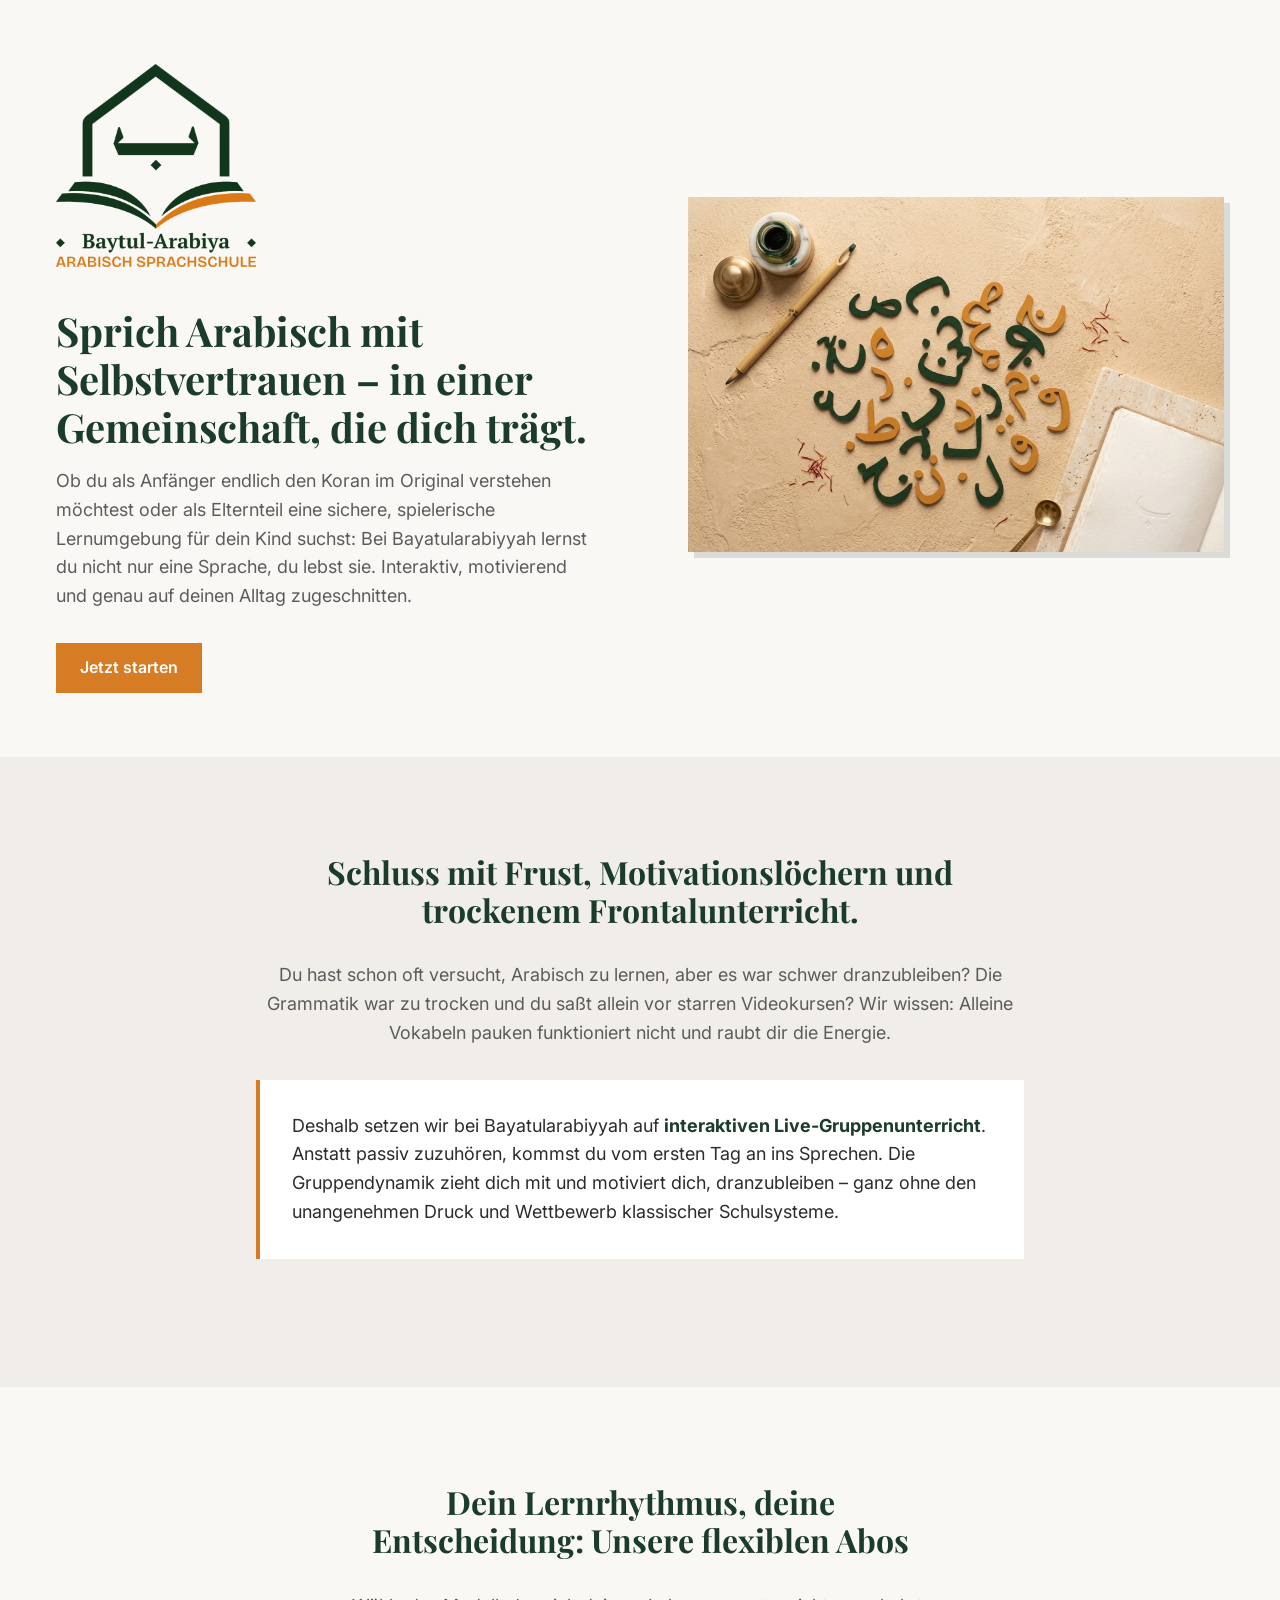
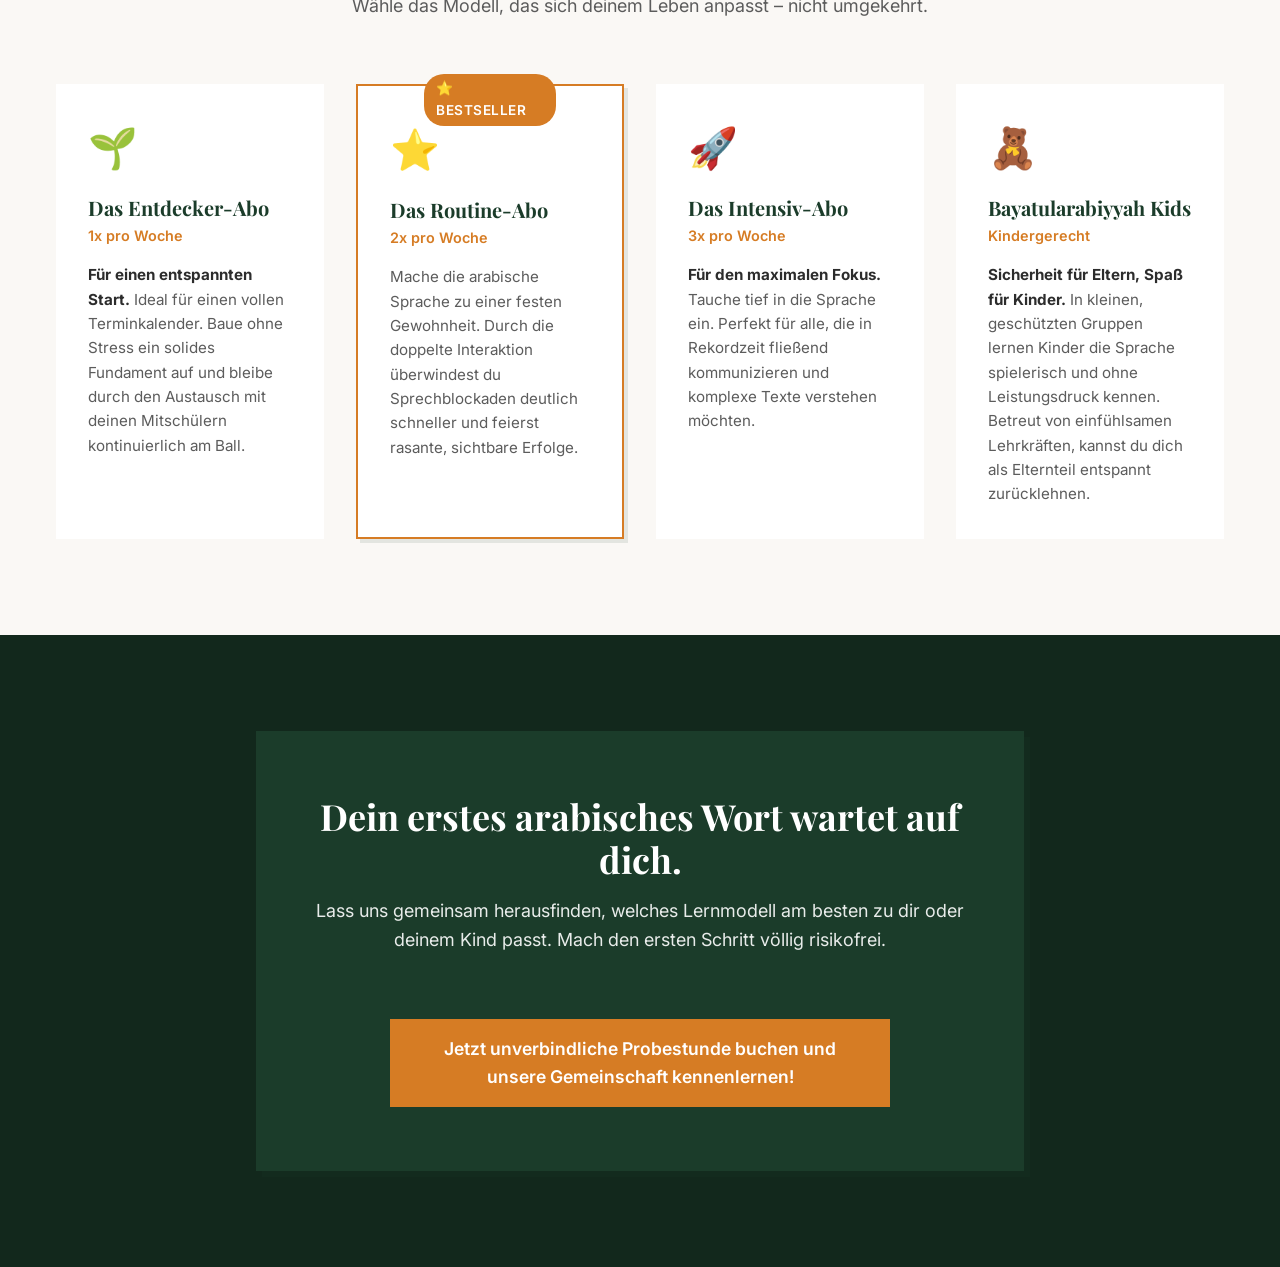
==== commit 6d2ec83a: "Deploy AI-First HTML Website" ====
--- a/index.html
+++ b/index.html
@@ -1,321 +1,292 @@
-<!doctype html>
+<!DOCTYPE html>
 <html lang="de">
-  <head>
-    <meta charset="utf-8" />
-    <meta name="viewport" content="width=device-width, initial-scale=1" />
-    <title>Baytul-Arabiya | Arabisch online lernen</title>
-    <meta
-      name="description"
-      content="Baytul-Arabiya ist eine moderne Online-Sprachschule für strukturierten Arabisch-, Koran- und Tajweed-Unterricht per Zoom."
-    />
-    <meta name="theme-color" content="#12372F" />
-    <link rel="preconnect" href="https://fonts.googleapis.com" />
-    <link rel="preconnect" href="https://fonts.gstatic.com" crossorigin />
-    <link
-      href="https://fonts.googleapis.com/css2?family=Amiri:wght@400;700&family=Fraunces:opsz,wght@9..144,600;9..144,700;9..144,800&family=Manrope:wght@400;500;600;700;800&display=swap"
-      rel="stylesheet"
-    />
-    <link rel="stylesheet" href="styles/main.css" />
-  </head>
-  <body>
-    <header class="site-header">
-      <a class="brand" href="#top" aria-label="Startseite">
-        <span class="brand-mark" lang="ar" dir="rtl">ب</span>
-        <span>
-          <strong>Baytul-Arabiya</strong>
-          <small>Arabisch online · Live per Zoom</small>
-        </span>
-      </a>
-      <nav aria-label="Hauptnavigation">
-        <a href="#kurse">Kurse</a>
-        <a href="#lernweg">Lernweg</a>
-        <a href="#leitung">Leitung</a>
-        <a class="nav-cta" href="#probestunde">Probestunde</a>
-      </nav>
-      <button class="nav-toggle" aria-label="Menü öffnen" aria-expanded="false">
-        <span></span>
-        <span></span>
-        <span></span>
-      </button>
-    </header>
-
-    <main id="top">
-      <section class="hero" aria-labelledby="hero-title">
-        <div class="hero-copy">
-          <p class="eyebrow">Premium Online-Sprachschule</p>
-          <h1 id="hero-title">Arabisch lernen mit Struktur, Tiefe und persönlicher Begleitung.</h1>
-          <p class="hero-text">
-            Baytul-Arabiya verbindet modernen Live-Unterricht per Zoom mit einem
-            klaren Lernweg für Hocharabisch, Koranverständnis und Tajweed. Für
-            motivierte Lernende im deutschsprachigen Raum, die ernsthaft und
-            nachhaltig Arabisch lernen möchten.
-          </p>
-          <div class="hero-actions">
-            <a class="button primary" href="#probestunde">Kostenlose Probestunde anfragen</a>
-            <a class="button secondary" href="#kurse">Kurse ansehen</a>
-          </div>
-        </div>
-
-        <figure class="teacher-card">
-          <img
-            src="assets/mahmoud-shehata.webp"
-            alt="Mahmoud Shehata, akademische Leitung von Baytul-Arabiya"
-          />
-          <figcaption>
-            <span lang="ar" dir="rtl">بيت العربية</span>
-            <strong>Mahmoud Shehata</strong>
-            <small>Akademische Leitung · Arabisch und Koran</small>
-          </figcaption>
-        </figure>
-      </section>
-
-      <section class="proof-strip" aria-label="Kurzprofil">
-        <div>
-          <span>1:1</span>
-          <p>Persönliche Einstufung vor dem Start</p>
-        </div>
-        <div>
-          <span>Zoom</span>
-          <p>Live-Unterricht mit festen Terminen</p>
-        </div>
-        <div>
-          <span>DE</span>
-          <p>Website und Beratung auf Deutsch</p>
-        </div>
-      </section>
-
-      <section class="section mission" id="vision">
-        <div>
-          <p class="eyebrow">Vision</p>
-          <h2>Arabisch als Schlüssel zu Sprache, Kultur und islamischen Quellen.</h2>
-        </div>
-        <div class="mission-text">
-          <p>
-            Baytul-Arabiya versteht die arabische Sprache nicht als isoliertes
-            Schulfach. Arabisch ist der Zugang zu Kommunikation, Identität,
-            Kultur und einem tieferen Verständnis authentischer Texte.
-          </p>
-          <p>
-            Der Unterricht richtet sich an Lernende, die Qualität, Methodik und
-            nachvollziehbaren Fortschritt suchen: keine lose Ansammlung von
-            Stunden, sondern ein strukturierter Weg vom ersten Kontakt bis zur
-            sicheren Anwendung.
-          </p>
-        </div>
-      </section>
-
-      <section class="section principles" aria-label="Alleinstellungsmerkmale">
-        <article>
-          <span>01</span>
-          <h3>Zielorientiertes Lernen</h3>
-          <p>Arabisch wird direkt als Werkzeug für Verstehen, Sprechen und eigenständiges Weiterlernen genutzt.</p>
-        </article>
-        <article>
-          <span>02</span>
-          <h3>Klare Lernpfade</h3>
-          <p>Statt einzelner Zufallsstunden gibt es Einstufung, Lernziel, Wochenrhythmus und sichtbaren Fortschritt.</p>
-        </article>
-        <article>
-          <span>03</span>
-          <h3>Sprache und Inhalt</h3>
-          <p>Fusha, Konversation, Koran, Tajweed und islamischer Kontext werden sinnvoll miteinander verbunden.</p>
-        </article>
-      </section>
-
-      <section class="section courses" id="kurse" aria-labelledby="courses-title">
-        <div class="section-heading">
-          <p class="eyebrow">Angebote</p>
-          <h2 id="courses-title">Live-Kurse für unterschiedliche Ziele.</h2>
-        </div>
-        <div class="course-grid">
-          <article>
-            <h3>Hocharabisch Fusha</h3>
-            <p>Standardkurse für Lesen, Hören, Sprechen, Grammatik und Wortschatz.</p>
-          </article>
-          <article>
-            <h3>Privat- und Intensivunterricht</h3>
-            <p>Individuelle Begleitung für Lernende mit klaren Zielen und engem Zeitplan.</p>
-          </article>
-          <article>
-            <h3>Koran und Tajweed</h3>
-            <p>Rezitation, Aussprache, Tajweed-Regeln und Verständnis islamischer Inhalte.</p>
-          </article>
-          <article>
-            <h3>Kinder und Jugendliche</h3>
-            <p>Altersgerechter Unterricht mit ruhiger Struktur und regelmäßiger Wiederholung.</p>
-          </article>
-          <article>
-            <h3>Lehrerfortbildung</h3>
-            <p>Didaktische Schulung für angehende Lehrkräfte im Arabischunterricht.</p>
-          </article>
-          <article>
-            <h3>Gruppen und Organisationen</h3>
-            <p>Kleingruppen, Familiengruppen oder spätere B2B-Angebote nach Bedarf.</p>
-          </article>
-        </div>
-      </section>
-
-      <section class="section audience">
-        <div>
-          <p class="eyebrow">Zielgruppe</p>
-          <h2>Für Lernende, die nicht nur anfangen, sondern dranbleiben wollen.</h2>
-        </div>
-        <div class="audience-list">
-          <p>Junge Erwachsene und Studierende, die Arabisch von Grund auf lernen möchten.</p>
-          <p>Religiös motivierte Lernende, die den Koran und islamische Texte besser verstehen wollen.</p>
-          <p>Eltern, die ihren Kindern einen strukturierten Zugang zur arabischen Sprache geben möchten.</p>
-          <p>Lernende mit Vorkenntnissen, die sicherer sprechen und authentische Texte lesen wollen.</p>
-        </div>
-      </section>
-
-      <section class="section process" id="lernweg">
-        <div>
-          <p class="eyebrow">Lernweg</p>
-          <h2>Persönlich starten, strukturiert weiterlernen.</h2>
-        </div>
-        <ol class="steps">
-          <li>
-            <strong>Kostenlose Probestunde</strong>
-            <span>Der erste Kontakt läuft bewusst persönlich, damit Ziel, Niveau und Bedarf klar werden.</span>
-          </li>
-          <li>
-            <strong>Einstufung und Empfehlung</strong>
-            <span>Nach der Probestunde wird ein passender Kurs, Rhythmus oder Einzelunterricht empfohlen.</span>
-          </li>
-          <li>
-            <strong>Live-Unterricht per Zoom</strong>
-            <span>Der Unterricht findet mit festen Terminen statt, ohne dass aktuell ein LMS nötig ist.</span>
-          </li>
-          <li>
-            <strong>Monatlich planen</strong>
-            <span>Zahlung und Organisation bleiben schlank und können später automatisiert werden.</span>
-          </li>
-        </ol>
-      </section>
-
-      <section class="section teacher" id="leitung">
-        <div>
-          <p class="eyebrow">Akademische Leitung</p>
-          <h2>Mahmoud Shehata bringt die fachliche Tiefe in die Schule.</h2>
-        </div>
-        <div class="teacher-text">
-          <p>
-            Mahmoud Shehata studierte arabische Sprache an der Al-Azhar-Universität
-            und spezialisierte sich an der Universität Kairo auf Arabischunterricht
-            für Nicht-Muttersprachler. Er unterrichtet seit 2020 online Arabisch
-            und Koran.
-          </p>
-          <p>
-            Seine Erfahrung umfasst mehr als 1000 Unterrichtsstunden, Arbeit am
-            Kalimah Center und auf italki sowie die Leitung der Aus- und
-            Weiterbildungsabteilung für neue Arabischlehrer.
-          </p>
-        </div>
-      </section>
-
-      <section class="section timeline" id="qualifikation">
-        <div class="section-heading">
-          <p class="eyebrow">Qualifikation</p>
-          <h2>Ausbildung und Erfahrung.</h2>
-        </div>
-
-        <div class="timeline-grid">
-          <article>
-            <span class="year">2017</span>
-            <h3>Bachelor der arabischen Sprache</h3>
-            <p>Al-Azhar-Universität</p>
-          </article>
-          <article>
-            <span class="year">2019</span>
-            <h3>Allgemeines Diplom</h3>
-            <p>Arabischunterricht für Nicht-Muttersprachler, Universität Kairo</p>
-          </article>
-          <article>
-            <span class="year">2020</span>
-            <h3>Spezialdiplom</h3>
-            <p>Arabischunterricht für Nicht-Muttersprachler, Universität Kairo</p>
-          </article>
-          <article>
-            <span class="year">2021</span>
-            <h3>Pre-Master</h3>
-            <p>Arabischunterricht für Nicht-Muttersprachler, Universität Kairo</p>
-          </article>
-          <article>
-            <span class="year">2020 - heute</span>
-            <h3>Kalimah Center</h3>
-            <p>Arabisch- und Koranlehrer, später Leiter für Schulung und Nachbereitung</p>
-          </article>
-          <article>
-            <span class="year">2021 - heute</span>
-            <h3>italki und freiberuflicher Unterricht</h3>
-            <p>Arabisch- und Koranunterricht für Nicht-Muttersprachler</p>
-          </article>
-        </div>
-      </section>
-
-      <section class="section credentials">
-        <div>
-          <p class="eyebrow">Ijazah & Kurse</p>
-          <h2>Starke Grundlage für Sprache, Koran und Tajweed.</h2>
-        </div>
-        <ul>
-          <li>Ijazah in der Koranrezitation nach Hafs und Shu'bah gemäß der Lesart von Asim</li>
-          <li>Tajweed-Ijazah in mehreren klassischen Werken</li>
-          <li>Al-Azhar-Botschafter, Weltverband für Al-Azhar-Absolventen</li>
-          <li>Deutschkurse am Goethe-Institut in Kairo und Schwäbisch Hall</li>
-        </ul>
-      </section>
-
-      <section class="section packages" id="pakete" aria-labelledby="packages-title">
-        <div class="section-heading">
-          <p class="eyebrow">Unterrichtspakete</p>
-          <h2 id="packages-title">Einfach starten, später skalieren.</h2>
-          <p class="section-intro">
-            Für Phase 1 stehen Live-Unterricht, Beratung und klare Monatsmodelle im Vordergrund.
-            Ein Schülerbereich oder Videokurs kann später ergänzt werden, wenn Inhalte und Bedarf bereit sind.
-          </p>
-        </div>
-        <div class="package-grid" id="package-grid"></div>
-      </section>
-
-      <section class="section payment" id="zahlung">
-        <div>
-          <p class="eyebrow">Technik</p>
-          <h2>Schlanke Website statt frühes LMS.</h2>
-          <p>
-            Zum Start braucht Baytul-Arabiya keine komplexe Plattform. Die Website
-            dient als vertrauensvolle Anlaufstelle, erklärt Angebote und führt zur
-            persönlichen Probestunde. Buchung, Zahlung und Automatisierung können
-            später Schritt für Schritt ergänzt werden.
-          </p>
-        </div>
-        <div class="payment-list" aria-label="Phase-1-Technik">
-          <span>Statische Website</span>
-          <span>Zoom-Unterricht</span>
-          <span>Persönliche Beratung</span>
-          <span>Externe Zahlung</span>
-        </div>
-      </section>
-
-      <section class="trial" id="probestunde">
-        <div>
-          <p class="eyebrow">Kostenlose Probestunde</p>
-          <h2>Der beste Start ist ein persönliches Gespräch.</h2>
-          <p>
-            In der Probestunde wird geklärt, welcher Kurs, welches Niveau und
-            welcher Wochenrhythmus wirklich passt. Danach beginnt der Unterricht
-            live per Zoom.
-          </p>
-        </div>
-        <a class="button primary large" id="trial-link" href="#">Probestunde anfragen</a>
-      </section>
-    </main>
-
-    <footer class="site-footer">
-      <span>Baytul-Arabiya</span>
-      <span>Arabisch online · Live per Zoom · Akademische Leitung: Mahmoud Shehata</span>
-    </footer>
-
-    <script src="scripts/main.js"></script>
-  </body>
+<head>
+  <meta charset="UTF-8">
+  <meta name="viewport" content="width=device-width, initial-scale=1.0">
+  <title>Bayatularabiyyah - Sprich Arabisch mit Selbstvertrauen</title>
+  <meta name="description" content="Schluss mit Frust beim Arabischlernen. Interaktiver Live-Gruppenunterricht für Erwachsene und Kinder.">
+  <link rel="stylesheet" href="styles/system.css">
+</head>
+<body>
+  <main>
+<!-- Hero Section -->
+<section class="hero" aria-label="Startseite">
+  <div class="container hero-container">
+    <div class="hero-content">
+      <img src="assets/Logo-mit-Schrift.png" alt="Bayatularabiyyah Logo" class="hero-logo" width="200" height="auto">
+      <h1 class="hero-headline">Sprich Arabisch mit Selbstvertrauen – in einer Gemeinschaft, die dich trägt.</h1>
+      <p class="hero-text">
+        Ob du als Anfänger endlich den Koran im Original verstehen möchtest oder als Elternteil eine sichere, spielerische Lernumgebung für dein Kind suchst: Bei Bayatularabiyyah lernst du nicht nur eine Sprache, du lebst sie. Interaktiv, motivierend und genau auf deinen Alltag zugeschnitten.
+      </p>
+      <a href="#cta" class="btn btn-primary">Jetzt starten</a>
+    </div>
+    <div class="hero-image-wrapper">
+      <img src="assets/hero-bg.jpg" alt="Arabische Buchstaben und Schreibfeder" class="hero-image" width="800" height="auto" loading="lazy">
+    </div>
+  </div>
+</section>
+
+<style>
+.hero {
+  background-color: var(--color-bg);
+  padding: var(--space-lg) 0;
+}
+.hero-container {
+  display: flex;
+  align-items: center;
+  gap: var(--space-xl);
+}
+.hero-content {
+  flex: 1;
+}
+.hero-logo {
+  margin-bottom: var(--space-md);
+  max-width: 200px;
+}
+.hero-headline {
+  font-size: 2.5rem;
+  margin-bottom: var(--space-sm);
+  color: var(--color-primary);
+}
+.hero-text {
+  font-size: 1.125rem;
+  color: var(--color-text-muted);
+  margin-bottom: var(--space-md);
+}
+.hero-image-wrapper {
+  flex: 1;
+}
+.hero-image {
+  width: 100%;
+  height: auto;
+  border-radius: var(--radius-lg);
+  box-shadow: var(--shadow-lg);
+}
+
+@media (max-width: 768px) {
+  .hero-container {
+    flex-direction: column;
+    text-align: center;
+  }
+  .hero-headline {
+    font-size: 2rem;
+  }
+}
+</style>
+
+<!-- Problem-Lösung Section -->
+<section class="problem-loesung" id="problem-loesung" aria-label="Unsere Lösung">
+  <div class="container problem-container">
+    <div class="problem-text-box">
+      <h2 class="section-headline">Schluss mit Frust, Motivationslöchern und trockenem Frontalunterricht.</h2>
+      <p class="section-text">
+        Du hast schon oft versucht, Arabisch zu lernen, aber es war schwer dranzubleiben? Die Grammatik war zu trocken und du saßt allein vor starren Videokursen? Wir wissen: Alleine Vokabeln pauken funktioniert nicht und raubt dir die Energie.
+      </p>
+      <p class="section-text highlight-text">
+        Deshalb setzen wir bei Bayatularabiyyah auf <strong>interaktiven Live-Gruppenunterricht</strong>. Anstatt passiv zuzuhören, kommst du vom ersten Tag an ins Sprechen. Die Gruppendynamik zieht dich mit und motiviert dich, dranzubleiben – ganz ohne den unangenehmen Druck und Wettbewerb klassischer Schulsysteme.
+      </p>
+    </div>
+  </div>
+</section>
+
+<style>
+.problem-loesung {
+  background-color: var(--color-bg-alt);
+  padding: var(--space-xl) 0;
+  text-align: center;
+}
+.problem-container {
+  max-width: 800px;
+}
+.section-headline {
+  font-size: 2rem;
+  margin-bottom: var(--space-md);
+}
+.section-text {
+  font-size: 1.125rem;
+  color: var(--color-text-muted);
+}
+.highlight-text {
+  margin-top: var(--space-md);
+  padding: var(--space-md);
+  background-color: var(--color-white);
+  border-left: 4px solid var(--color-accent);
+  border-radius: var(--radius-sm);
+  color: var(--color-text);
+  box-shadow: var(--shadow-sm);
+  text-align: left;
+}
+.highlight-text strong {
+  color: var(--color-primary);
+}
+</style>
+
+<!-- Leistungen Section -->
+<section class="leistungen" id="leistungen" aria-label="Unsere flexiblen Abos">
+  <div class="container">
+    <div class="leistungen-header">
+      <h2 class="section-headline">Dein Lernrhythmus, deine Entscheidung: Unsere flexiblen Abos</h2>
+      <p class="section-text">Wähle das Modell, das sich deinem Leben anpasst – nicht umgekehrt.</p>
+    </div>
+    
+    <div class="abo-grid">
+      <!-- Entdecker Abo -->
+      <div class="abo-card">
+        <div class="abo-icon">🌱</div>
+        <h3 class="abo-title">Das Entdecker-Abo</h3>
+        <span class="abo-frequency">1x pro Woche</span>
+        <p class="abo-desc"><strong>Für einen entspannten Start.</strong> Ideal für einen vollen Terminkalender. Baue ohne Stress ein solides Fundament auf und bleibe durch den Austausch mit deinen Mitschülern kontinuierlich am Ball.</p>
+      </div>
+
+      <!-- Routine Abo -->
+      <div class="abo-card abo-card-highlight">
+        <div class="abo-badge">⭐ Bestseller</div>
+        <div class="abo-icon">⭐</div>
+        <h3 class="abo-title">Das Routine-Abo</h3>
+        <span class="abo-frequency">2x pro Woche</span>
+        <p class="abo-desc">Mache die arabische Sprache zu einer festen Gewohnheit. Durch die doppelte Interaktion überwindest du Sprechblockaden deutlich schneller und feierst rasante, sichtbare Erfolge.</p>
+      </div>
+
+      <!-- Intensiv Abo -->
+      <div class="abo-card">
+        <div class="abo-icon">🚀</div>
+        <h3 class="abo-title">Das Intensiv-Abo</h3>
+        <span class="abo-frequency">3x pro Woche</span>
+        <p class="abo-desc"><strong>Für den maximalen Fokus.</strong> Tauche tief in die Sprache ein. Perfekt für alle, die in Rekordzeit fließend kommunizieren und komplexe Texte verstehen möchten.</p>
+      </div>
+
+      <!-- Kids Abo -->
+      <div class="abo-card">
+        <div class="abo-icon">🧸</div>
+        <h3 class="abo-title">Bayatularabiyyah Kids</h3>
+        <span class="abo-frequency">Kindergerecht</span>
+        <p class="abo-desc"><strong>Sicherheit für Eltern, Spaß für Kinder.</strong> In kleinen, geschützten Gruppen lernen Kinder die Sprache spielerisch und ohne Leistungsdruck kennen. Betreut von einfühlsamen Lehrkräften, kannst du dich als Elternteil entspannt zurücklehnen.</p>
+      </div>
+    </div>
+  </div>
+</section>
+
+<style>
+.leistungen {
+  background-color: var(--color-bg);
+  padding: var(--space-xl) 0;
+}
+.leistungen-header {
+  text-align: center;
+  max-width: 600px;
+  margin: 0 auto var(--space-lg);
+}
+.abo-grid {
+  display: grid;
+  grid-template-columns: repeat(auto-fit, minmax(250px, 1fr));
+  gap: var(--space-md);
+}
+.abo-card {
+  background-color: var(--color-white);
+  border-radius: var(--radius-lg);
+  padding: var(--space-md);
+  box-shadow: var(--shadow-sm);
+  transition: transform 0.2s ease, box-shadow 0.2s ease;
+  position: relative;
+  display: flex;
+  flex-direction: column;
+}
+.abo-card:hover {
+  transform: translateY(-5px);
+  box-shadow: var(--shadow-md);
+}
+.abo-card-highlight {
+  border: 2px solid var(--color-accent);
+  box-shadow: var(--shadow-md);
+}
+.abo-badge {
+  position: absolute;
+  top: -12px;
+  left: 50%;
+  transform: translateX(-50%);
+  background-color: var(--color-accent);
+  color: var(--color-white);
+  padding: 4px 12px;
+  border-radius: 20px;
+  font-size: 0.85rem;
+  font-weight: 600;
+  text-transform: uppercase;
+  letter-spacing: 0.5px;
+}
+.abo-icon {
+  font-size: 2.5rem;
+  margin-bottom: var(--space-sm);
+}
+.abo-title {
+  font-size: 1.25rem;
+  color: var(--color-primary);
+  margin-bottom: 4px;
+}
+.abo-frequency {
+  display: block;
+  font-size: 0.9rem;
+  color: var(--color-accent);
+  font-weight: 600;
+  margin-bottom: var(--space-sm);
+}
+.abo-desc {
+  color: var(--color-text-muted);
+  font-size: 0.95rem;
+  margin-bottom: 0;
+  flex: 1;
+}
+.abo-desc strong {
+  color: var(--color-text);
+}
+</style>
+
+<!-- CTA Section -->
+<section class="cta" id="cta" aria-label="Jetzt starten">
+  <div class="container cta-container">
+    <div class="cta-content">
+      <h2 class="cta-headline">Dein erstes arabisches Wort wartet auf dich.</h2>
+      <p class="cta-text">
+        Lass uns gemeinsam herausfinden, welches Lernmodell am besten zu dir oder deinem Kind passt. Mach den ersten Schritt völlig risikofrei.
+      </p>
+      <a href="#" class="btn btn-primary btn-large">Jetzt unverbindliche Probestunde buchen und unsere Gemeinschaft kennenlernen!</a>
+    </div>
+  </div>
+</section>
+
+<style>
+.cta {
+  background-color: var(--color-primary-dark);
+  padding: var(--space-xl) 0;
+  text-align: center;
+  color: var(--color-white);
+}
+.cta-container {
+  max-width: 800px;
+}
+.cta-content {
+  background-color: var(--color-primary);
+  padding: var(--space-lg) var(--space-md);
+  border-radius: var(--radius-lg);
+  box-shadow: var(--shadow-lg);
+}
+.cta-headline {
+  color: var(--color-white);
+  font-size: 2.25rem;
+  margin-bottom: var(--space-sm);
+}
+.cta-text {
+  font-size: 1.125rem;
+  color: rgba(255, 255, 255, 0.9);
+  margin-bottom: var(--space-lg);
+}
+.btn-large {
+  font-size: 1.1rem;
+  padding: 1rem 2rem;
+  width: 100%;
+  max-width: 500px;
+}
+</style>
+
+  </main>
+</body>
 </html>
--- a/styles/system.css
+++ b/styles/system.css
@@ -0,0 +1,108 @@
+/* system.css - Token-basiertes Design für Bayatularabiyyah */
+
+@import url('https://fonts.googleapis.com/css2?family=Inter:wght@400;500;600&family=Playfair+Display:wght@600;700&display=swap');
+
+:root {
+  /* Colors */
+  --color-primary: #1b3c2a; /* Dunkelgrün aus dem Logo */
+  --color-primary-dark: #12281c;
+  --color-accent: #d67c24; /* Ocker/Orange aus dem Logo */
+  --color-accent-hover: #c06e1f;
+  --color-bg: #faf8f5; /* Warmes Weiß, passend zum Bildhintergrund */
+  --color-bg-alt: #f1eee9;
+  --color-text: #2c2c2c;
+  --color-text-muted: #5c5c5c;
+  --color-white: #ffffff;
+  
+  /* Typography */
+  --font-heading: 'Playfair Display', serif;
+  --font-body: 'Inter', sans-serif;
+  
+  /* Spacing */
+  --space-xs: 0.5rem;
+  --space-sm: 1rem;
+  --space-md: 2rem;
+  --space-lg: 4rem;
+  --space-xl: 6rem;
+  
+  /* Radii - Sharp and modern */
+  --radius-sm: 0px;
+  --radius-md: 0px;
+  --radius-lg: 0px;
+  
+  /* Shadows - Minimalistic and sharp */
+  --shadow-sm: none;
+  --shadow-md: 4px 4px 0px rgba(27, 60, 42, 0.1); /* Sharp offset shadow for modern brutalist touch */
+  --shadow-lg: 6px 6px 0px rgba(27, 60, 42, 0.15);
+}
+
+/* Reset & Globals */
+* {
+  margin: 0;
+  padding: 0;
+  box-sizing: border-box;
+}
+
+body {
+  font-family: var(--font-body);
+  color: var(--color-text);
+  background-color: var(--color-bg);
+  line-height: 1.6;
+  -webkit-font-smoothing: antialiased;
+}
+
+h1, h2, h3, h4, h5, h6 {
+  font-family: var(--font-heading);
+  color: var(--color-primary);
+  line-height: 1.2;
+  margin-bottom: var(--space-sm);
+}
+
+p {
+  margin-bottom: var(--space-md);
+}
+
+a {
+  color: var(--color-accent);
+  text-decoration: none;
+  transition: color 0.2s ease;
+}
+
+a:hover {
+  color: var(--color-accent-hover);
+}
+
+/* Container */
+.container {
+  max-width: 1200px;
+  margin: 0 auto;
+  padding: 0 var(--space-sm);
+}
+
+/* Buttons */
+.btn {
+  display: inline-block;
+  padding: 0.75rem 1.5rem;
+  border-radius: var(--radius-md);
+  font-weight: 600;
+  text-align: center;
+  cursor: pointer;
+  transition: all 0.2s ease;
+  border: none;
+}
+
+.btn-primary {
+  background-color: var(--color-accent);
+  color: var(--color-white);
+}
+
+.btn-primary:hover {
+  background-color: var(--color-accent-hover);
+  transform: translateY(-2px);
+  box-shadow: var(--shadow-md);
+}
+
+/* Sections */
+section {
+  padding: var(--space-xl) 0;
+}
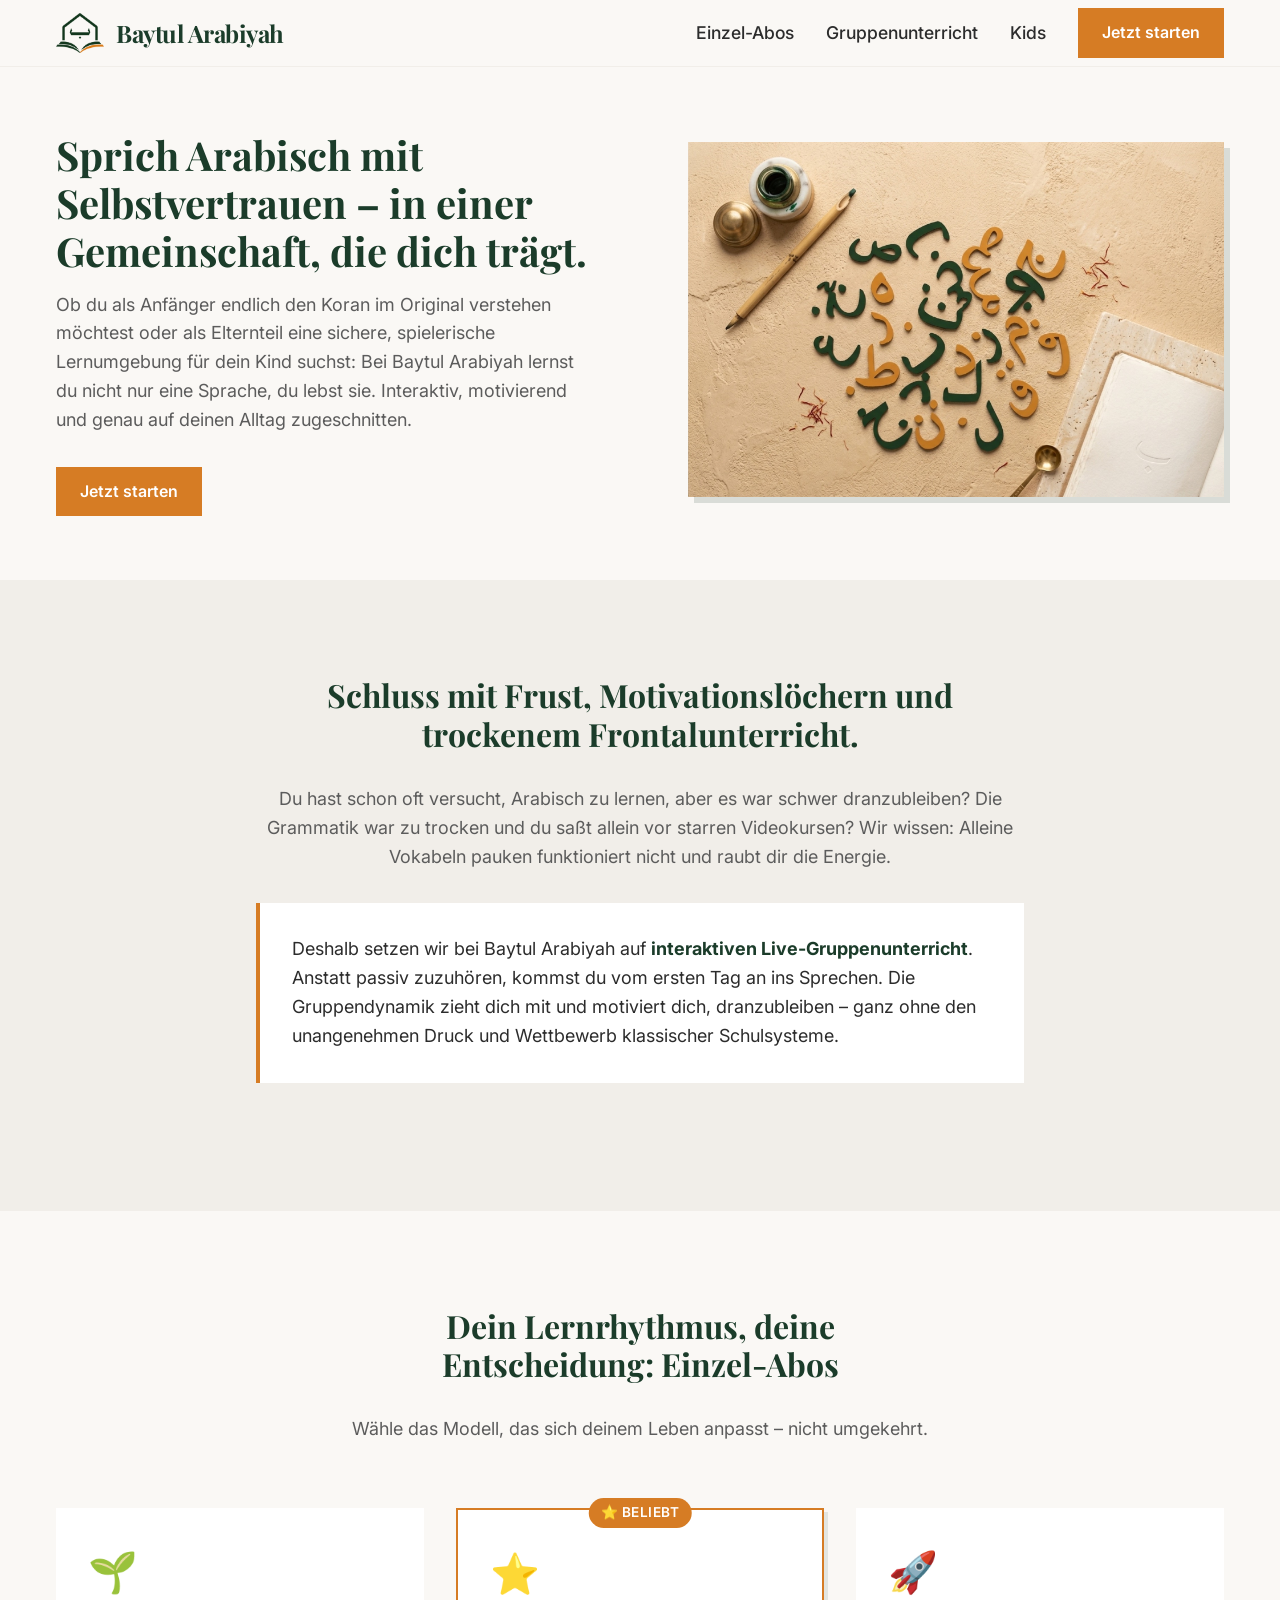
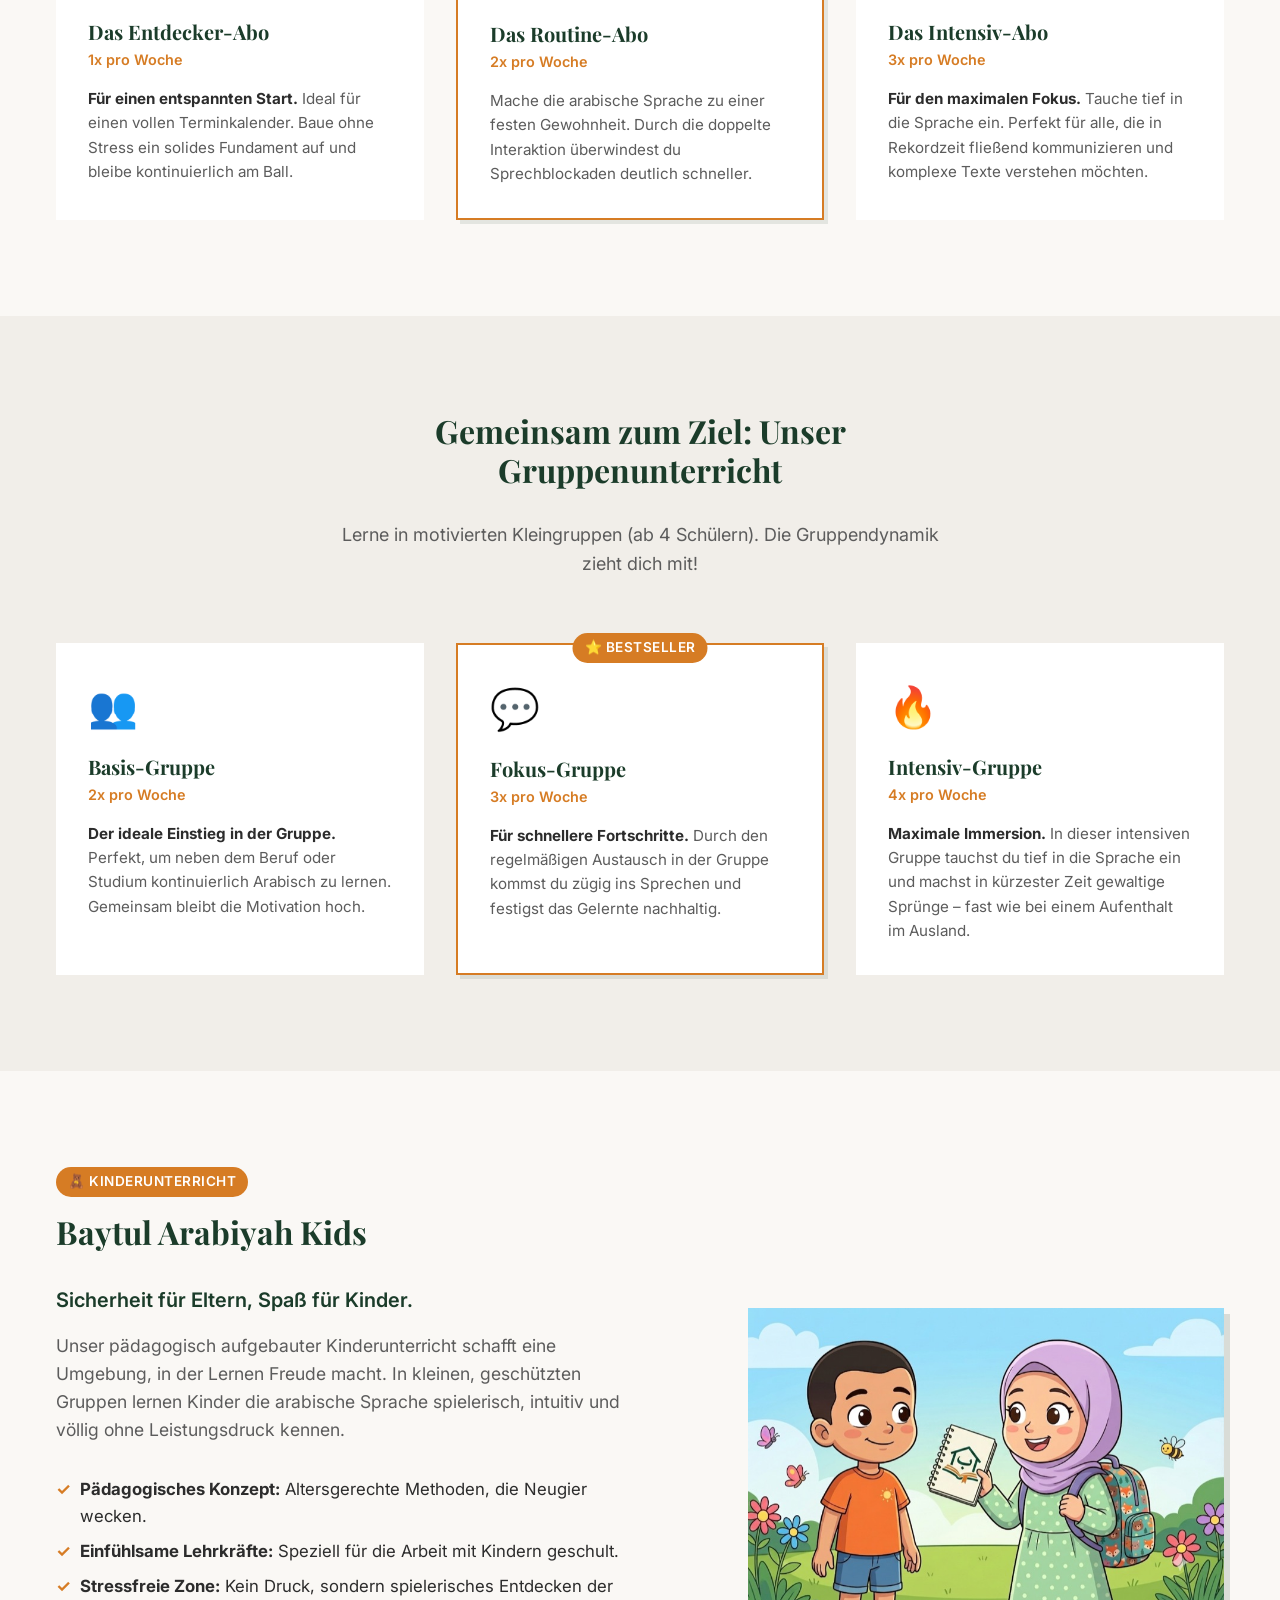
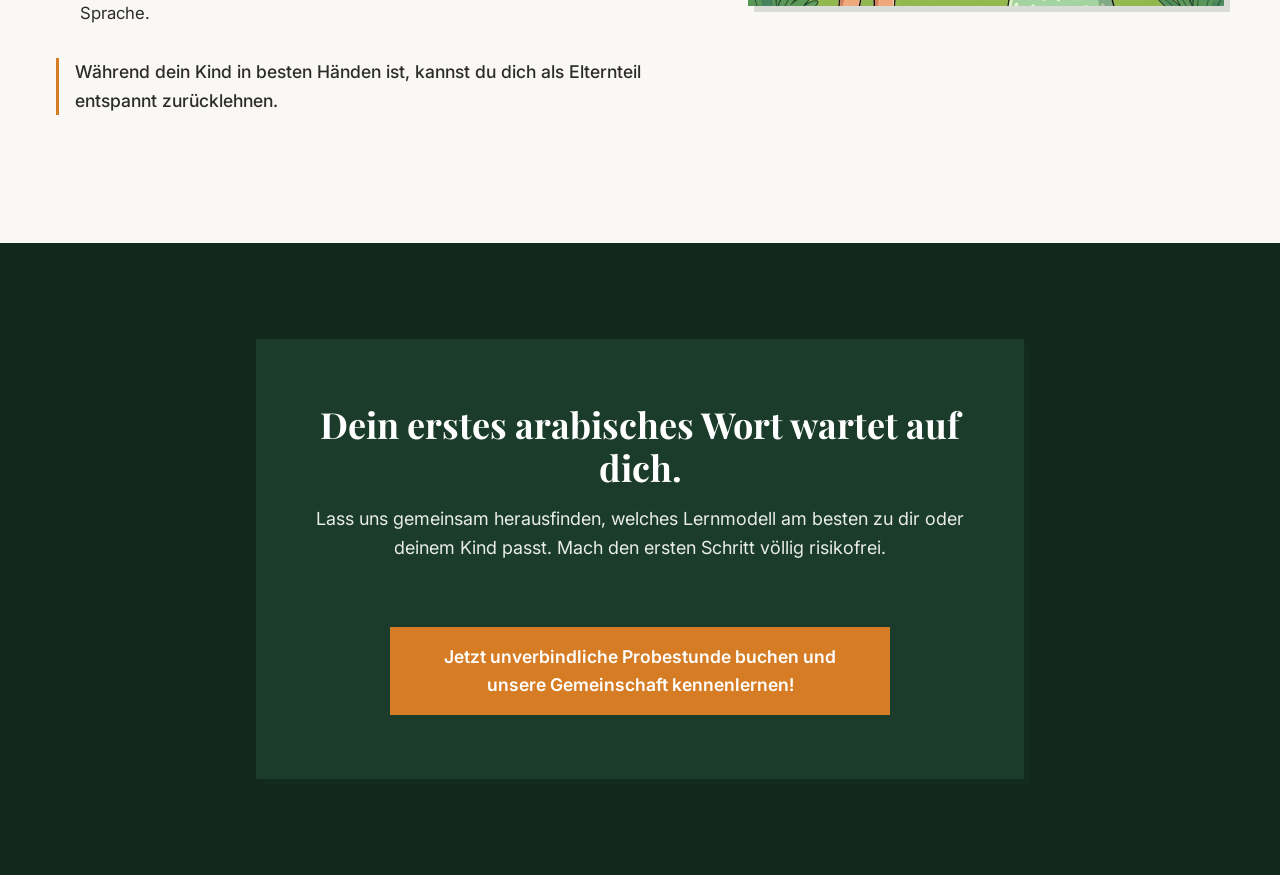
==== commit bac40972: "feat: redesign header, add group and kids sections, optimize images" ====
--- a/index.html
+++ b/index.html
@@ -3,20 +3,190 @@
 <head>
   <meta charset="UTF-8">
   <meta name="viewport" content="width=device-width, initial-scale=1.0">
-  <title>Bayatularabiyyah - Sprich Arabisch mit Selbstvertrauen</title>
+  <title>Baytul Arabiyah - Sprich Arabisch mit Selbstvertrauen</title>
   <meta name="description" content="Schluss mit Frust beim Arabischlernen. Interaktiver Live-Gruppenunterricht für Erwachsene und Kinder.">
   <link rel="stylesheet" href="styles/system.css">
 </head>
 <body>
+  <!-- Header Section -->
+  <header class="site-header">
+    <div class="container header-container">
+      <a href="/" class="header-logo-link">
+        <img src="assets/logo-symbol.png" alt="Baytul Arabiyah Symbol" class="header-logo">
+        <span class="header-brand-name">Baytul Arabiyah</span>
+      </a>
+      <button class="mobile-menu-toggle" aria-label="Menü öffnen" aria-expanded="false" aria-controls="main-nav">
+        <span class="hamburger"></span>
+      </button>
+      <nav id="main-nav" class="main-nav" aria-label="Hauptnavigation">
+        <ul class="nav-list">
+          <li><a href="#leistungen" class="nav-link">Einzel-Abos</a></li>
+          <li><a href="#gruppenunterricht" class="nav-link">Gruppenunterricht</a></li>
+          <li><a href="#kids" class="nav-link">Kids</a></li>
+          <li><a href="#cta" class="btn btn-primary nav-cta">Jetzt starten</a></li>
+        </ul>
+      </nav>
+    </div>
+  </header>
+
+  <style>
+  /* Mobile-first Header */
+  .site-header {
+    background-color: var(--color-bg);
+    padding: var(--space-xs) 0;
+    border-bottom: 1px solid var(--color-bg-alt);
+    position: sticky;
+    top: 0;
+    z-index: 100;
+  }
+  .header-container {
+    display: flex;
+    justify-content: space-between;
+    align-items: center;
+  }
+  .header-logo-link {
+    display: flex;
+    align-items: center;
+    gap: 12px;
+  }
+  .header-logo {
+    max-height: 40px;
+    width: auto;
+    display: block;
+  }
+  .header-brand-name {
+    font-family: var(--font-heading);
+    font-size: 1.5rem;
+    font-weight: 700;
+    color: var(--color-primary);
+    line-height: 1;
+    letter-spacing: -0.5px;
+  }
+  .mobile-menu-toggle {
+    display: block;
+    background: none;
+    border: none;
+    cursor: pointer;
+    padding: 0.5rem;
+    z-index: 101;
+  }
+  .hamburger {
+    display: block;
+    width: 24px;
+    height: 2px;
+    background-color: var(--color-primary);
+    position: relative;
+    transition: background-color 0.2s ease;
+  }
+  .hamburger::before,
+  .hamburger::after {
+    content: '';
+    position: absolute;
+    left: 0;
+    width: 24px;
+    height: 2px;
+    background-color: var(--color-primary);
+    transition: transform 0.2s ease, top 0.2s ease;
+  }
+  .hamburger::before { top: -6px; }
+  .hamburger::after { top: 6px; }
+
+  .mobile-menu-toggle[aria-expanded="true"] .hamburger {
+    background-color: transparent;
+  }
+  .mobile-menu-toggle[aria-expanded="true"] .hamburger::before {
+    top: 0;
+    transform: rotate(45deg);
+  }
+  .mobile-menu-toggle[aria-expanded="true"] .hamburger::after {
+    top: 0;
+    transform: rotate(-45deg);
+  }
+
+  .main-nav {
+    position: absolute;
+    top: 100%;
+    left: 0;
+    width: 100%;
+    background-color: var(--color-bg);
+    padding: var(--space-md) var(--space-sm);
+    box-shadow: var(--shadow-md);
+    display: none;
+    flex-direction: column;
+  }
+  .main-nav.is-open {
+    display: flex;
+  }
+  .nav-list {
+    list-style: none;
+    display: flex;
+    flex-direction: column;
+    gap: var(--space-md);
+    align-items: center;
+    margin: 0;
+    padding: 0;
+  }
+  .nav-link {
+    font-weight: 500;
+    color: var(--color-text);
+    font-size: 1.1rem;
+    transition: color 0.2s ease;
+  }
+  .nav-link:hover {
+    color: var(--color-accent);
+  }
+
+  /* Desktop Styles */
+  @media (min-width: 768px) {
+    .mobile-menu-toggle {
+      display: none;
+    }
+    .main-nav {
+      position: static;
+      display: flex;
+      flex-direction: row;
+      width: auto;
+      padding: 0;
+      box-shadow: none;
+      background-color: transparent;
+    }
+    .nav-list {
+      flex-direction: row;
+      gap: var(--space-md);
+    }
+  }
+  </style>
+
+  <script>
+    document.addEventListener('DOMContentLoaded', () => {
+      const toggleBtn = document.querySelector('.mobile-menu-toggle');
+      const nav = document.querySelector('.main-nav');
+      const navLinks = document.querySelectorAll('.nav-link, .nav-cta');
+      
+      toggleBtn.addEventListener('click', () => {
+        const isExpanded = toggleBtn.getAttribute('aria-expanded') === 'true';
+        toggleBtn.setAttribute('aria-expanded', !isExpanded);
+        nav.classList.toggle('is-open');
+      });
+
+      // Close menu when a link is clicked
+      navLinks.forEach(link => {
+        link.addEventListener('click', () => {
+          toggleBtn.setAttribute('aria-expanded', 'false');
+          nav.classList.remove('is-open');
+        });
+      });
+    });
+  </script>
+
   <main>
 <!-- Hero Section -->
 <section class="hero" aria-label="Startseite">
   <div class="container hero-container">
     <div class="hero-content">
-      <img src="assets/Logo-mit-Schrift.png" alt="Bayatularabiyyah Logo" class="hero-logo" width="200" height="auto">
       <h1 class="hero-headline">Sprich Arabisch mit Selbstvertrauen – in einer Gemeinschaft, die dich trägt.</h1>
       <p class="hero-text">
-        Ob du als Anfänger endlich den Koran im Original verstehen möchtest oder als Elternteil eine sichere, spielerische Lernumgebung für dein Kind suchst: Bei Bayatularabiyyah lernst du nicht nur eine Sprache, du lebst sie. Interaktiv, motivierend und genau auf deinen Alltag zugeschnitten.
+        Ob du als Anfänger endlich den Koran im Original verstehen möchtest oder als Elternteil eine sichere, spielerische Lernumgebung für dein Kind suchst: Bei Baytul Arabiyah lernst du nicht nur eine Sprache, du lebst sie. Interaktiv, motivierend und genau auf deinen Alltag zugeschnitten.
       </p>
       <a href="#cta" class="btn btn-primary">Jetzt starten</a>
     </div>
@@ -38,10 +208,6 @@
 }
 .hero-content {
   flex: 1;
-}
-.hero-logo {
-  margin-bottom: var(--space-md);
-  max-width: 200px;
 }
 .hero-headline {
   font-size: 2.5rem;
@@ -83,7 +249,7 @@
         Du hast schon oft versucht, Arabisch zu lernen, aber es war schwer dranzubleiben? Die Grammatik war zu trocken und du saßt allein vor starren Videokursen? Wir wissen: Alleine Vokabeln pauken funktioniert nicht und raubt dir die Energie.
       </p>
       <p class="section-text highlight-text">
-        Deshalb setzen wir bei Bayatularabiyyah auf <strong>interaktiven Live-Gruppenunterricht</strong>. Anstatt passiv zuzuhören, kommst du vom ersten Tag an ins Sprechen. Die Gruppendynamik zieht dich mit und motiviert dich, dranzubleiben – ganz ohne den unangenehmen Druck und Wettbewerb klassischer Schulsysteme.
+        Deshalb setzen wir bei Baytul Arabiyah auf <strong>interaktiven Live-Gruppenunterricht</strong>. Anstatt passiv zuzuhören, kommst du vom ersten Tag an ins Sprechen. Die Gruppendynamik zieht dich mit und motiviert dich, dranzubleiben – ganz ohne den unangenehmen Druck und Wettbewerb klassischer Schulsysteme.
       </p>
     </div>
   </div>
@@ -125,7 +291,7 @@
 <section class="leistungen" id="leistungen" aria-label="Unsere flexiblen Abos">
   <div class="container">
     <div class="leistungen-header">
-      <h2 class="section-headline">Dein Lernrhythmus, deine Entscheidung: Unsere flexiblen Abos</h2>
+      <h2 class="section-headline">Dein Lernrhythmus, deine Entscheidung: Einzel-Abos</h2>
       <p class="section-text">Wähle das Modell, das sich deinem Leben anpasst – nicht umgekehrt.</p>
     </div>
     
@@ -135,16 +301,16 @@
         <div class="abo-icon">🌱</div>
         <h3 class="abo-title">Das Entdecker-Abo</h3>
         <span class="abo-frequency">1x pro Woche</span>
-        <p class="abo-desc"><strong>Für einen entspannten Start.</strong> Ideal für einen vollen Terminkalender. Baue ohne Stress ein solides Fundament auf und bleibe durch den Austausch mit deinen Mitschülern kontinuierlich am Ball.</p>
+        <p class="abo-desc"><strong>Für einen entspannten Start.</strong> Ideal für einen vollen Terminkalender. Baue ohne Stress ein solides Fundament auf und bleibe kontinuierlich am Ball.</p>
       </div>
 
       <!-- Routine Abo -->
       <div class="abo-card abo-card-highlight">
-        <div class="abo-badge">⭐ Bestseller</div>
+        <div class="abo-badge">⭐ Beliebt</div>
         <div class="abo-icon">⭐</div>
         <h3 class="abo-title">Das Routine-Abo</h3>
         <span class="abo-frequency">2x pro Woche</span>
-        <p class="abo-desc">Mache die arabische Sprache zu einer festen Gewohnheit. Durch die doppelte Interaktion überwindest du Sprechblockaden deutlich schneller und feierst rasante, sichtbare Erfolge.</p>
+        <p class="abo-desc">Mache die arabische Sprache zu einer festen Gewohnheit. Durch die doppelte Interaktion überwindest du Sprechblockaden deutlich schneller.</p>
       </div>
 
       <!-- Intensiv Abo -->
@@ -154,13 +320,69 @@
         <span class="abo-frequency">3x pro Woche</span>
         <p class="abo-desc"><strong>Für den maximalen Fokus.</strong> Tauche tief in die Sprache ein. Perfekt für alle, die in Rekordzeit fließend kommunizieren und komplexe Texte verstehen möchten.</p>
       </div>
-
-      <!-- Kids Abo -->
+    </div>
+  </div>
+</section>
+
+<!-- Gruppenunterricht Section -->
+<section class="gruppenunterricht" id="gruppenunterricht" aria-label="Gruppenunterricht">
+  <div class="container">
+    <div class="leistungen-header">
+      <h2 class="section-headline">Gemeinsam zum Ziel: Unser Gruppenunterricht</h2>
+      <p class="section-text">Lerne in motivierten Kleingruppen (ab 4 Schülern). Die Gruppendynamik zieht dich mit!</p>
+    </div>
+    
+    <div class="abo-grid">
+      <!-- 2x pro Woche -->
       <div class="abo-card">
-        <div class="abo-icon">🧸</div>
-        <h3 class="abo-title">Bayatularabiyyah Kids</h3>
-        <span class="abo-frequency">Kindergerecht</span>
-        <p class="abo-desc"><strong>Sicherheit für Eltern, Spaß für Kinder.</strong> In kleinen, geschützten Gruppen lernen Kinder die Sprache spielerisch und ohne Leistungsdruck kennen. Betreut von einfühlsamen Lehrkräften, kannst du dich als Elternteil entspannt zurücklehnen.</p>
+        <div class="abo-icon">👥</div>
+        <h3 class="abo-title">Basis-Gruppe</h3>
+        <span class="abo-frequency">2x pro Woche</span>
+        <p class="abo-desc"><strong>Der ideale Einstieg in der Gruppe.</strong> Perfekt, um neben dem Beruf oder Studium kontinuierlich Arabisch zu lernen. Gemeinsam bleibt die Motivation hoch.</p>
+      </div>
+
+      <!-- 3x pro Woche -->
+      <div class="abo-card abo-card-highlight">
+        <div class="abo-badge">⭐ Bestseller</div>
+        <div class="abo-icon">💬</div>
+        <h3 class="abo-title">Fokus-Gruppe</h3>
+        <span class="abo-frequency">3x pro Woche</span>
+        <p class="abo-desc"><strong>Für schnellere Fortschritte.</strong> Durch den regelmäßigen Austausch in der Gruppe kommst du zügig ins Sprechen und festigst das Gelernte nachhaltig.</p>
+      </div>
+
+      <!-- 4x pro Woche -->
+      <div class="abo-card">
+        <div class="abo-icon">🔥</div>
+        <h3 class="abo-title">Intensiv-Gruppe</h3>
+        <span class="abo-frequency">4x pro Woche</span>
+        <p class="abo-desc"><strong>Maximale Immersion.</strong> In dieser intensiven Gruppe tauchst du tief in die Sprache ein und machst in kürzester Zeit gewaltige Sprünge – fast wie bei einem Aufenthalt im Ausland.</p>
+      </div>
+    </div>
+  </div>
+</section>
+
+<!-- Kids Section -->
+<section class="kids-section" id="kids" aria-label="Baytul Arabiyah Kids">
+  <div class="container">
+    <div class="kids-layout">
+      <div class="kids-content">
+        <div class="kids-badge">🧸 Kinderunterricht</div>
+        <h2 class="section-headline">Baytul Arabiyah Kids</h2>
+        <p class="kids-subtitle">Sicherheit für Eltern, Spaß für Kinder.</p>
+        <p class="kids-text">
+          Unser pädagogisch aufgebauter Kinderunterricht schafft eine Umgebung, in der Lernen Freude macht. In kleinen, geschützten Gruppen lernen Kinder die arabische Sprache spielerisch, intuitiv und völlig ohne Leistungsdruck kennen.
+        </p>
+        <ul class="kids-features">
+          <li><strong>Pädagogisches Konzept:</strong> Altersgerechte Methoden, die Neugier wecken.</li>
+          <li><strong>Einfühlsame Lehrkräfte:</strong> Speziell für die Arbeit mit Kindern geschult.</li>
+          <li><strong>Stressfreie Zone:</strong> Kein Druck, sondern spielerisches Entdecken der Sprache.</li>
+        </ul>
+        <p class="kids-text highlight">
+          Während dein Kind in besten Händen ist, kannst du dich als Elternteil entspannt zurücklehnen.
+        </p>
+      </div>
+      <div class="kids-visual">
+        <img src="assets/baytul-arabiyah-kids-lernen-spielerisch.jpg" alt="Baytul Arabiyah Kids lernen spielerisch" class="kids-image" width="800" height="auto" loading="lazy">
       </div>
     </div>
   </div>
@@ -170,6 +392,92 @@
 .leistungen {
   background-color: var(--color-bg);
   padding: var(--space-xl) 0;
+}
+.gruppenunterricht {
+  background-color: var(--color-bg-alt);
+  padding: var(--space-xl) 0;
+}
+.kids-section {
+  background-color: var(--color-bg);
+  padding: var(--space-xl) 0;
+}
+.kids-layout {
+  display: flex;
+  gap: var(--space-xl);
+  align-items: center;
+}
+.kids-content {
+  flex: 1;
+}
+.kids-visual {
+  flex: 0.8;
+}
+.kids-image {
+  width: 100%;
+  height: auto;
+  border-radius: var(--radius-lg);
+  box-shadow: var(--shadow-lg);
+  object-fit: cover;
+  display: block;
+}
+.kids-badge {
+  display: inline-block;
+  background-color: var(--color-accent);
+  color: var(--color-white);
+  padding: 4px 12px;
+  border-radius: 20px;
+  font-size: 0.85rem;
+  font-weight: 600;
+  text-transform: uppercase;
+  letter-spacing: 0.5px;
+  margin-bottom: var(--space-sm);
+}
+.kids-subtitle {
+  font-size: 1.25rem;
+  color: var(--color-primary);
+  font-weight: 600;
+  margin-bottom: var(--space-sm);
+}
+.kids-text {
+  font-size: 1.1rem;
+  color: var(--color-text-muted);
+  margin-bottom: var(--space-md);
+}
+.kids-text.highlight {
+  font-weight: 500;
+  color: var(--color-text);
+  border-left: 3px solid var(--color-accent);
+  padding-left: 1rem;
+}
+.kids-features {
+  list-style: none;
+  margin-bottom: var(--space-md);
+}
+.kids-features li {
+  margin-bottom: 0.5rem;
+  font-size: 1.05rem;
+  position: relative;
+  padding-left: 1.5rem;
+}
+.kids-features li::before {
+  content: '✓';
+  color: var(--color-accent);
+  position: absolute;
+  left: 0;
+  font-weight: bold;
+}
+.kids-card-highlight {
+  background-color: var(--color-white);
+  border-radius: var(--radius-lg);
+  padding: var(--space-lg);
+  box-shadow: var(--shadow-lg);
+  border: 2px solid var(--color-primary);
+  text-align: center;
+}
+@media (max-width: 768px) {
+  .kids-layout {
+    flex-direction: column;
+  }
 }
 .leistungen-header {
   text-align: center;
--- a/styles/system.css
+++ b/styles/system.css
@@ -1,4 +1,4 @@
-/* system.css - Token-basiertes Design für Bayatularabiyyah */
+/* system.css - Token-basiertes Design für Baytul Arabiyah */
 
 @import url('https://fonts.googleapis.com/css2?family=Inter:wght@400;500;600&family=Playfair+Display:wght@600;700&display=swap');
 
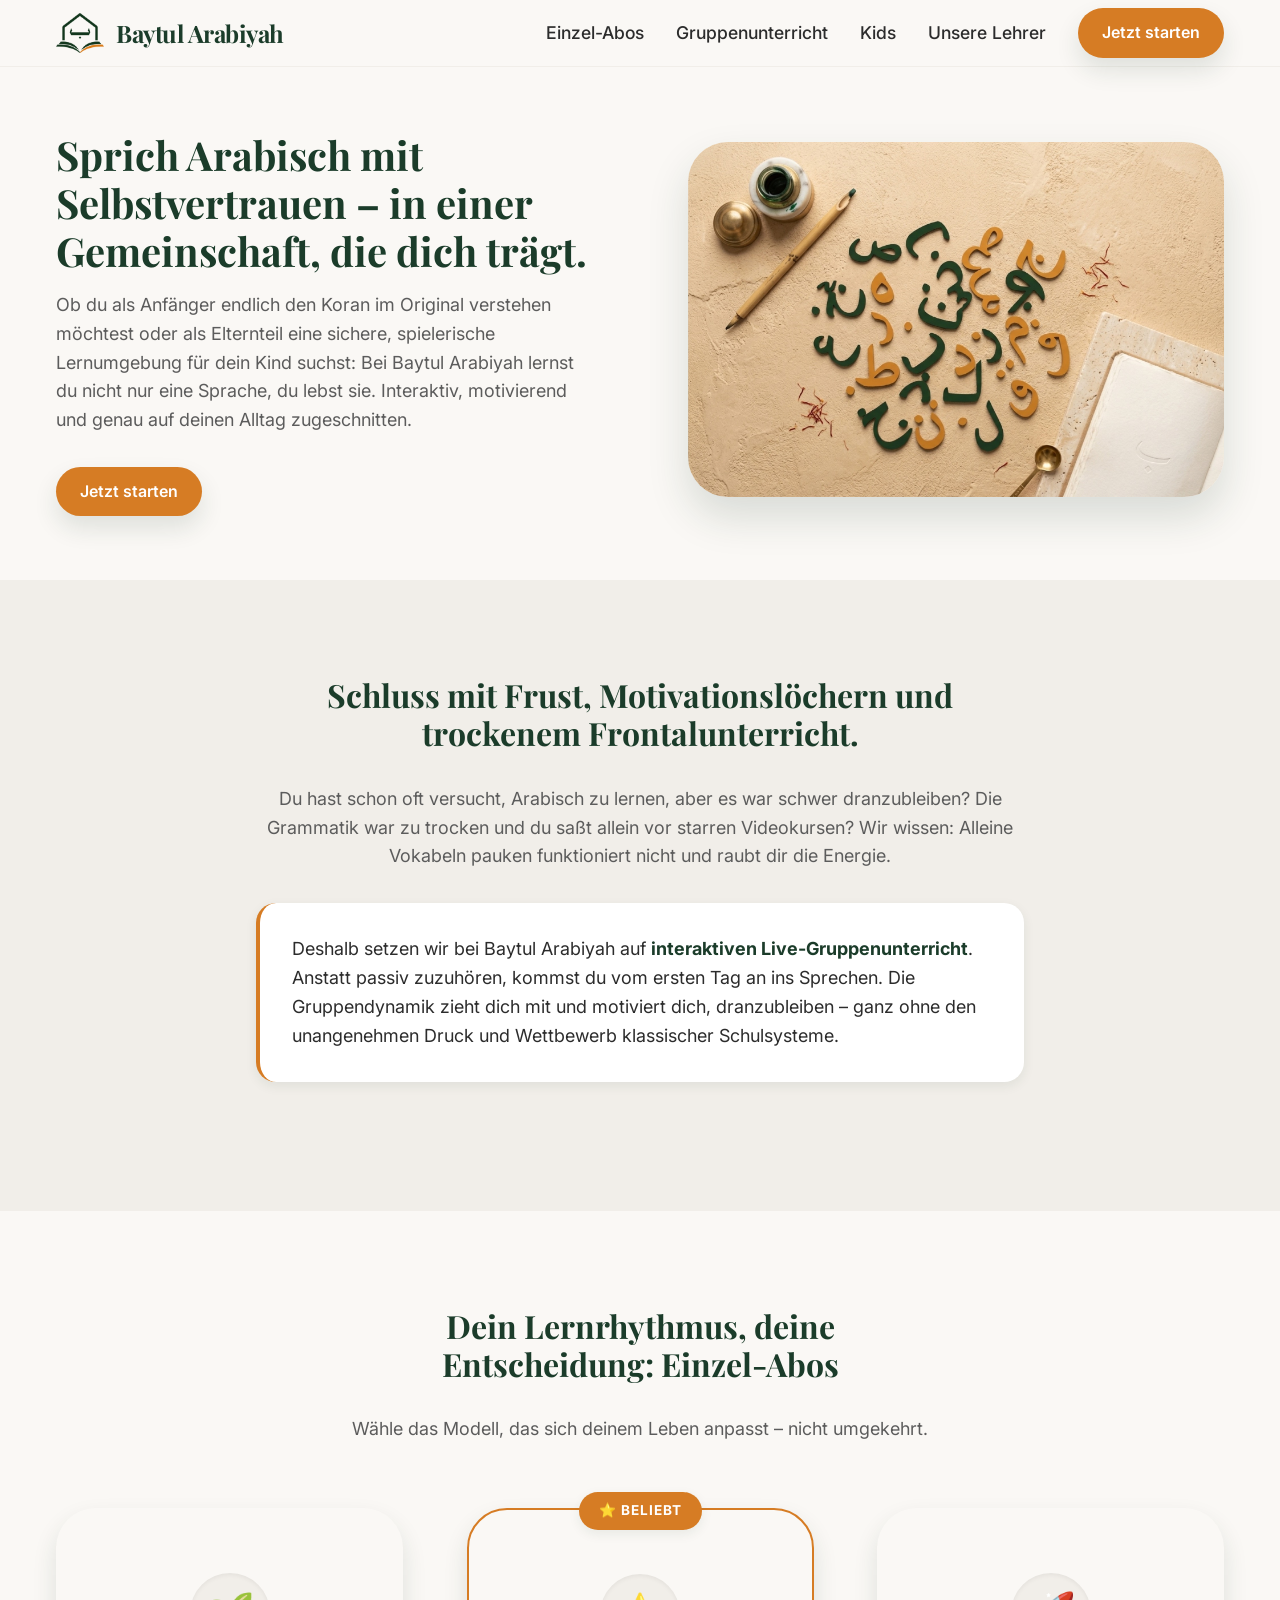
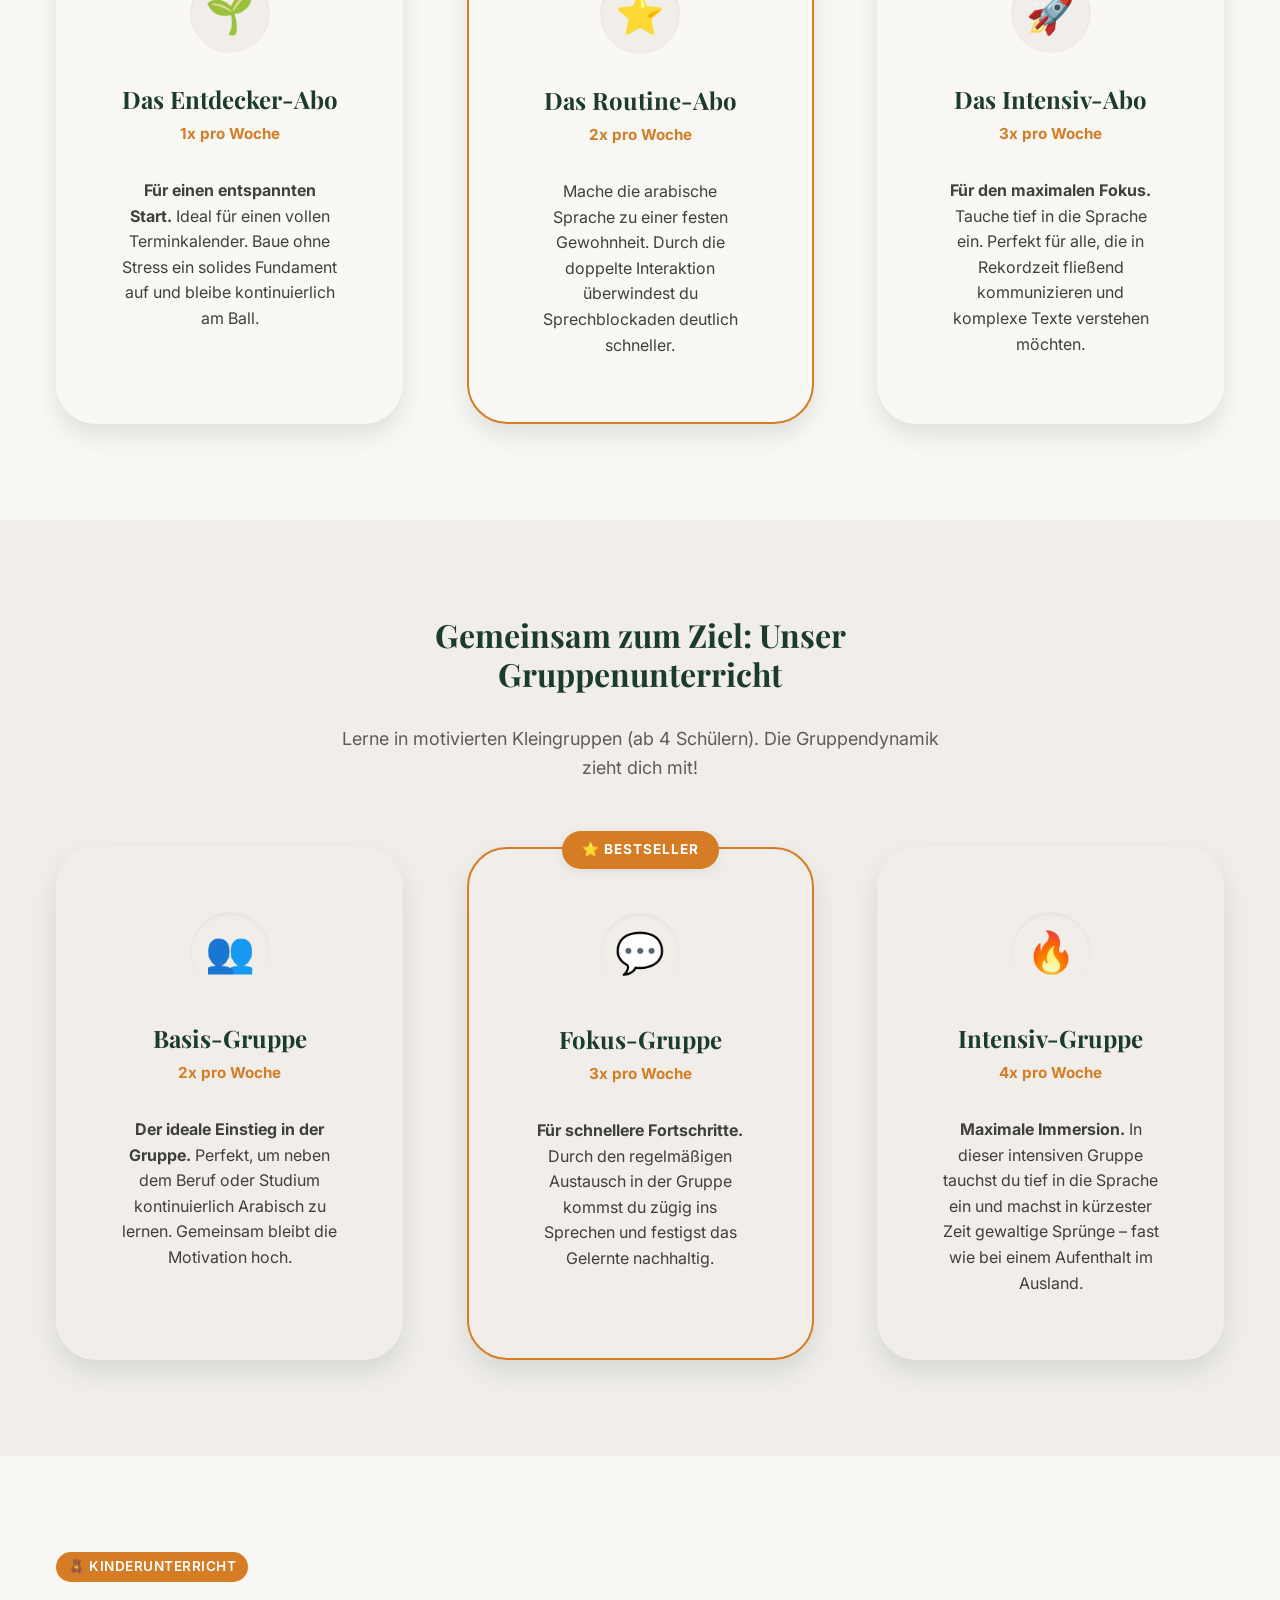
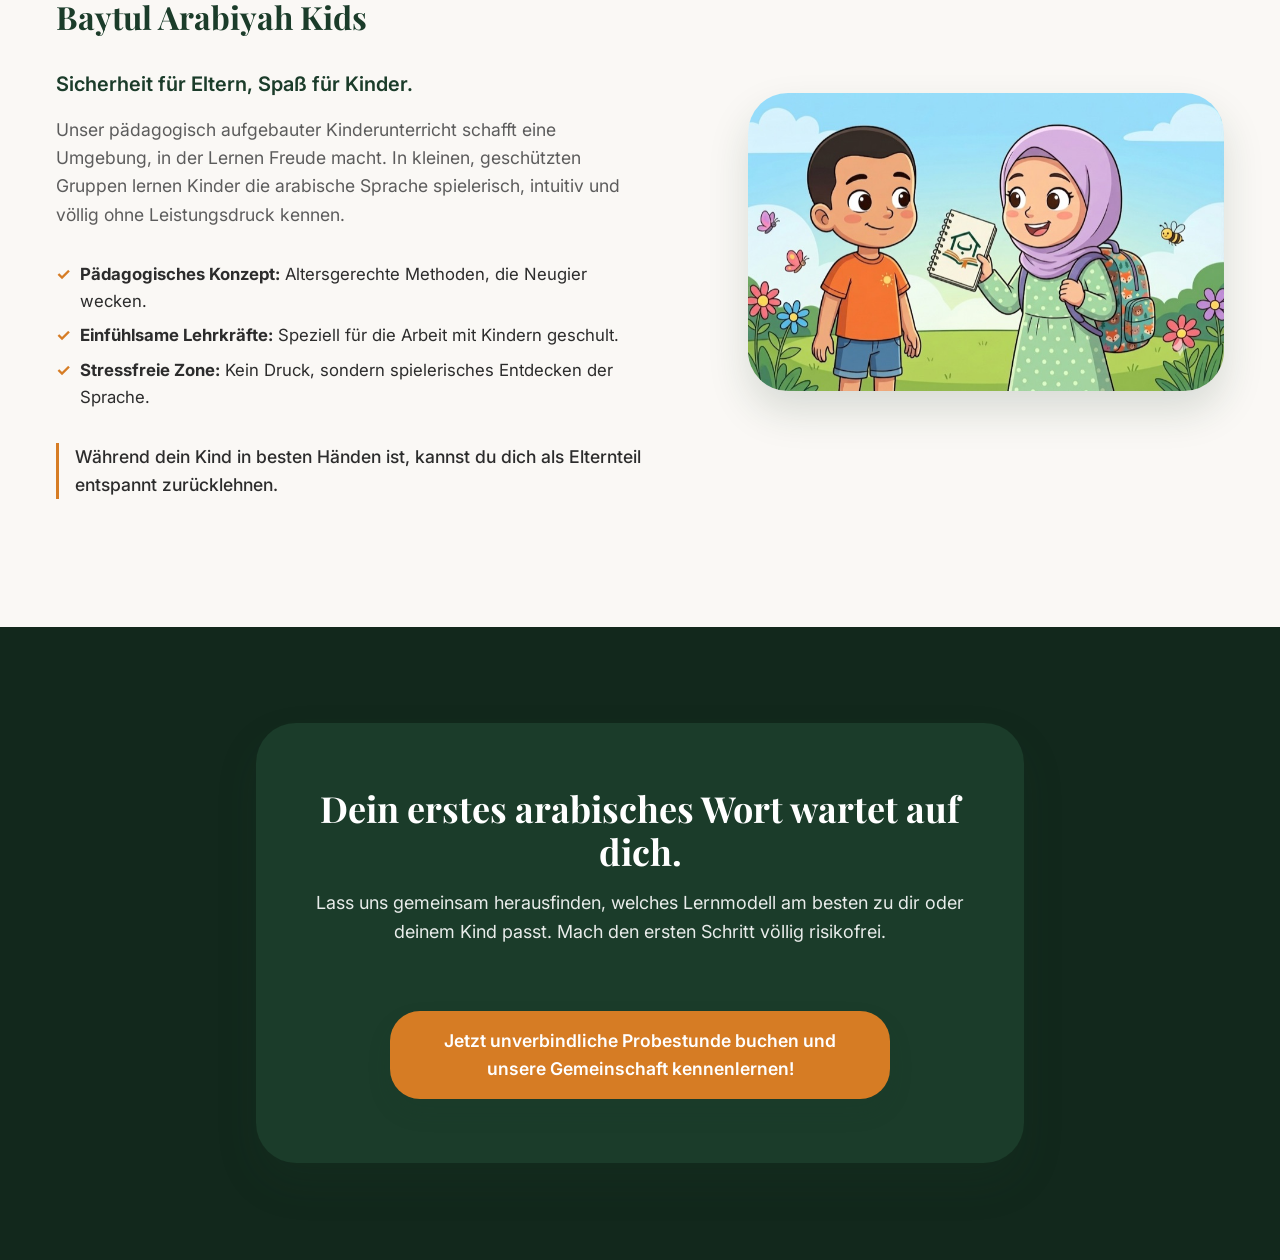
==== commit 27c67d40: "feat: redesign floating UI, add lehrer page, fix button hover" ====
--- a/index.html
+++ b/index.html
@@ -23,6 +23,7 @@
           <li><a href="#leistungen" class="nav-link">Einzel-Abos</a></li>
           <li><a href="#gruppenunterricht" class="nav-link">Gruppenunterricht</a></li>
           <li><a href="#kids" class="nav-link">Kids</a></li>
+          <li><a href="lehrer.html" class="nav-link">Unsere Lehrer</a></li>
           <li><a href="#cta" class="btn btn-primary nav-cta">Jetzt starten</a></li>
         </ul>
       </nav>
@@ -298,7 +299,9 @@
     <div class="abo-grid">
       <!-- Entdecker Abo -->
       <div class="abo-card">
-        <div class="abo-icon">🌱</div>
+        <div class="abo-icon-wrapper">
+          <div class="abo-icon">🌱</div>
+        </div>
         <h3 class="abo-title">Das Entdecker-Abo</h3>
         <span class="abo-frequency">1x pro Woche</span>
         <p class="abo-desc"><strong>Für einen entspannten Start.</strong> Ideal für einen vollen Terminkalender. Baue ohne Stress ein solides Fundament auf und bleibe kontinuierlich am Ball.</p>
@@ -307,7 +310,9 @@
       <!-- Routine Abo -->
       <div class="abo-card abo-card-highlight">
         <div class="abo-badge">⭐ Beliebt</div>
-        <div class="abo-icon">⭐</div>
+        <div class="abo-icon-wrapper">
+          <div class="abo-icon">⭐</div>
+        </div>
         <h3 class="abo-title">Das Routine-Abo</h3>
         <span class="abo-frequency">2x pro Woche</span>
         <p class="abo-desc">Mache die arabische Sprache zu einer festen Gewohnheit. Durch die doppelte Interaktion überwindest du Sprechblockaden deutlich schneller.</p>
@@ -315,7 +320,9 @@
 
       <!-- Intensiv Abo -->
       <div class="abo-card">
-        <div class="abo-icon">🚀</div>
+        <div class="abo-icon-wrapper">
+          <div class="abo-icon">🚀</div>
+        </div>
         <h3 class="abo-title">Das Intensiv-Abo</h3>
         <span class="abo-frequency">3x pro Woche</span>
         <p class="abo-desc"><strong>Für den maximalen Fokus.</strong> Tauche tief in die Sprache ein. Perfekt für alle, die in Rekordzeit fließend kommunizieren und komplexe Texte verstehen möchten.</p>
@@ -335,7 +342,9 @@
     <div class="abo-grid">
       <!-- 2x pro Woche -->
       <div class="abo-card">
-        <div class="abo-icon">👥</div>
+        <div class="abo-icon-wrapper">
+          <div class="abo-icon">👥</div>
+        </div>
         <h3 class="abo-title">Basis-Gruppe</h3>
         <span class="abo-frequency">2x pro Woche</span>
         <p class="abo-desc"><strong>Der ideale Einstieg in der Gruppe.</strong> Perfekt, um neben dem Beruf oder Studium kontinuierlich Arabisch zu lernen. Gemeinsam bleibt die Motivation hoch.</p>
@@ -344,7 +353,9 @@
       <!-- 3x pro Woche -->
       <div class="abo-card abo-card-highlight">
         <div class="abo-badge">⭐ Bestseller</div>
-        <div class="abo-icon">💬</div>
+        <div class="abo-icon-wrapper">
+          <div class="abo-icon">💬</div>
+        </div>
         <h3 class="abo-title">Fokus-Gruppe</h3>
         <span class="abo-frequency">3x pro Woche</span>
         <p class="abo-desc"><strong>Für schnellere Fortschritte.</strong> Durch den regelmäßigen Austausch in der Gruppe kommst du zügig ins Sprechen und festigst das Gelernte nachhaltig.</p>
@@ -352,7 +363,9 @@
 
       <!-- 4x pro Woche -->
       <div class="abo-card">
-        <div class="abo-icon">🔥</div>
+        <div class="abo-icon-wrapper">
+          <div class="abo-icon">🔥</div>
+        </div>
         <h3 class="abo-title">Intensiv-Gruppe</h3>
         <span class="abo-frequency">4x pro Woche</span>
         <p class="abo-desc"><strong>Maximale Immersion.</strong> In dieser intensiven Gruppe tauchst du tief in die Sprache ein und machst in kürzester Zeit gewaltige Sprünge – fast wie bei einem Aufenthalt im Ausland.</p>
@@ -486,65 +499,81 @@
 }
 .abo-grid {
   display: grid;
-  grid-template-columns: repeat(auto-fit, minmax(250px, 1fr));
-  gap: var(--space-md);
+  grid-template-columns: repeat(auto-fit, minmax(280px, 1fr));
+  gap: var(--space-lg);
+  margin-top: var(--space-lg);
 }
 .abo-card {
-  background-color: var(--color-white);
   border-radius: var(--radius-lg);
-  padding: var(--space-md);
-  box-shadow: var(--shadow-sm);
-  transition: transform 0.2s ease, box-shadow 0.2s ease;
+  padding: var(--space-lg);
+  box-shadow: var(--shadow-md);
+  transition: all 0.4s cubic-bezier(0.25, 0.8, 0.25, 1);
   position: relative;
   display: flex;
   flex-direction: column;
+  align-items: center;
+  text-align: center;
+  border-top: 1px solid rgba(255, 255, 255, 0.1);
+  border-left: 1px solid rgba(255, 255, 255, 0.05);
 }
 .abo-card:hover {
-  transform: translateY(-5px);
-  box-shadow: var(--shadow-md);
-}
+  transform: translateY(-10px);
+  box-shadow: var(--shadow-float);
+}
+
 .abo-card-highlight {
   border: 2px solid var(--color-accent);
   box-shadow: var(--shadow-md);
 }
+
 .abo-badge {
   position: absolute;
-  top: -12px;
-  left: 50%;
-  transform: translateX(-50%);
+  top: -18px;
   background-color: var(--color-accent);
-  color: var(--color-white);
-  padding: 4px 12px;
-  border-radius: 20px;
+  color: #ffffff;
+  padding: 8px 20px;
+  border-radius: 30px;
   font-size: 0.85rem;
-  font-weight: 600;
+  font-weight: 700;
   text-transform: uppercase;
-  letter-spacing: 0.5px;
-}
+  letter-spacing: 1px;
+  box-shadow: var(--shadow-sm);
+  z-index: 2;
+}
+
+.abo-icon-wrapper {
+  width: 80px;
+  height: 80px;
+  border-radius: 50%;
+  background-color: var(--color-bg-alt);
+  display: flex;
+  align-items: center;
+  justify-content: center;
+  margin-bottom: var(--space-md);
+  box-shadow: var(--shadow-inner);
+}
+
 .abo-icon {
   font-size: 2.5rem;
-  margin-bottom: var(--space-sm);
+  line-height: 1;
 }
 .abo-title {
-  font-size: 1.25rem;
+  font-size: 1.5rem;
   color: var(--color-primary);
-  margin-bottom: 4px;
+  margin-bottom: 8px;
 }
 .abo-frequency {
   display: block;
-  font-size: 0.9rem;
+  font-size: 0.95rem;
   color: var(--color-accent);
-  font-weight: 600;
-  margin-bottom: var(--space-sm);
+  font-weight: 700;
+  margin-bottom: var(--space-md);
 }
 .abo-desc {
-  color: var(--color-text-muted);
-  font-size: 0.95rem;
+  font-size: 1rem;
   margin-bottom: 0;
   flex: 1;
-}
-.abo-desc strong {
-  color: var(--color-text);
+  opacity: 0.9;
 }
 </style>
 
@@ -596,5 +625,24 @@
 </style>
 
   </main>
+<script>
+document.addEventListener('DOMContentLoaded', () => {
+  // Elemente für die Scroll-Animation vorbereiten
+  const elementsToAnimate = document.querySelectorAll('.abo-card, .feature, .zielgruppe-card, .problem-text-box, .hero-text, .cta-content, .teacher-profile');
+  elementsToAnimate.forEach(el => el.classList.add('animate-on-scroll'));
+
+  // Intersection Observer einrichten
+  const observer = new IntersectionObserver((entries) => {
+    entries.forEach(entry => {
+      if (entry.isIntersecting) {
+        entry.target.classList.add('is-visible');
+        observer.unobserve(entry.target);
+      }
+    });
+  }, { threshold: 0.15 });
+
+  document.querySelectorAll('.animate-on-scroll').forEach(el => observer.observe(el));
+});
+</script>
 </body>
 </html>
--- a/styles/system.css
+++ b/styles/system.css
@@ -8,7 +8,7 @@
   --color-primary-dark: #12281c;
   --color-accent: #d67c24; /* Ocker/Orange aus dem Logo */
   --color-accent-hover: #c06e1f;
-  --color-bg: #faf8f5; /* Warmes Weiß, passend zum Bildhintergrund */
+  --color-bg: #faf8f5; /* Warmes Weiß, passend zum Logo */
   --color-bg-alt: #f1eee9;
   --color-text: #2c2c2c;
   --color-text-muted: #5c5c5c;
@@ -25,15 +25,17 @@
   --space-lg: 4rem;
   --space-xl: 6rem;
   
-  /* Radii - Sharp and modern */
-  --radius-sm: 0px;
-  --radius-md: 0px;
-  --radius-lg: 0px;
+  /* Radii - Soft and organic */
+  --radius-sm: 20px;
+  --radius-md: 30px;
+  --radius-lg: 40px;
   
-  /* Shadows - Minimalistic and sharp */
-  --shadow-sm: none;
-  --shadow-md: 4px 4px 0px rgba(27, 60, 42, 0.1); /* Sharp offset shadow for modern brutalist touch */
-  --shadow-lg: 6px 6px 0px rgba(27, 60, 42, 0.15);
+  /* Shadows - Elegant & Soft (Floating without glowing) */
+  --shadow-sm: 0 4px 12px rgba(27, 60, 42, 0.08);
+  --shadow-md: 0 12px 24px rgba(27, 60, 42, 0.12);
+  --shadow-lg: 0 20px 40px rgba(27, 60, 42, 0.15);
+  --shadow-float: 0 30px 60px rgba(27, 60, 42, 0.2);
+  --shadow-inner: inset 0 2px 4px rgba(0, 0, 0, 0.05);
 }
 
 /* Reset & Globals */
@@ -87,22 +89,38 @@
   font-weight: 600;
   text-align: center;
   cursor: pointer;
-  transition: all 0.2s ease;
+  transition: all 0.3s cubic-bezier(0.25, 0.8, 0.25, 1);
   border: none;
+  box-shadow: var(--shadow-md);
+  text-decoration: none;
 }
 
 .btn-primary {
   background-color: var(--color-accent);
-  color: var(--color-white);
+  color: var(--color-white) !important;
 }
 
 .btn-primary:hover {
   background-color: var(--color-accent-hover);
-  transform: translateY(-2px);
-  box-shadow: var(--shadow-md);
+  color: var(--color-white) !important;
+  transform: translateY(-4px);
+  /* A soft, elegant orange glow for the floating effect */
+  box-shadow: 0 12px 24px rgba(214, 124, 36, 0.3), 0 4px 8px rgba(0,0,0,0.1);
 }
 
 /* Sections */
 section {
   padding: var(--space-xl) 0;
 }
+
+/* Scroll Animations */
+.animate-on-scroll {
+  opacity: 0;
+  transform: translateY(30px);
+  transition: opacity 0.8s cubic-bezier(0.25, 0.8, 0.25, 1), transform 0.8s cubic-bezier(0.25, 0.8, 0.25, 1);
+  will-change: opacity, transform;
+}
+.animate-on-scroll.is-visible {
+  opacity: 1;
+  transform: translateY(0);
+}
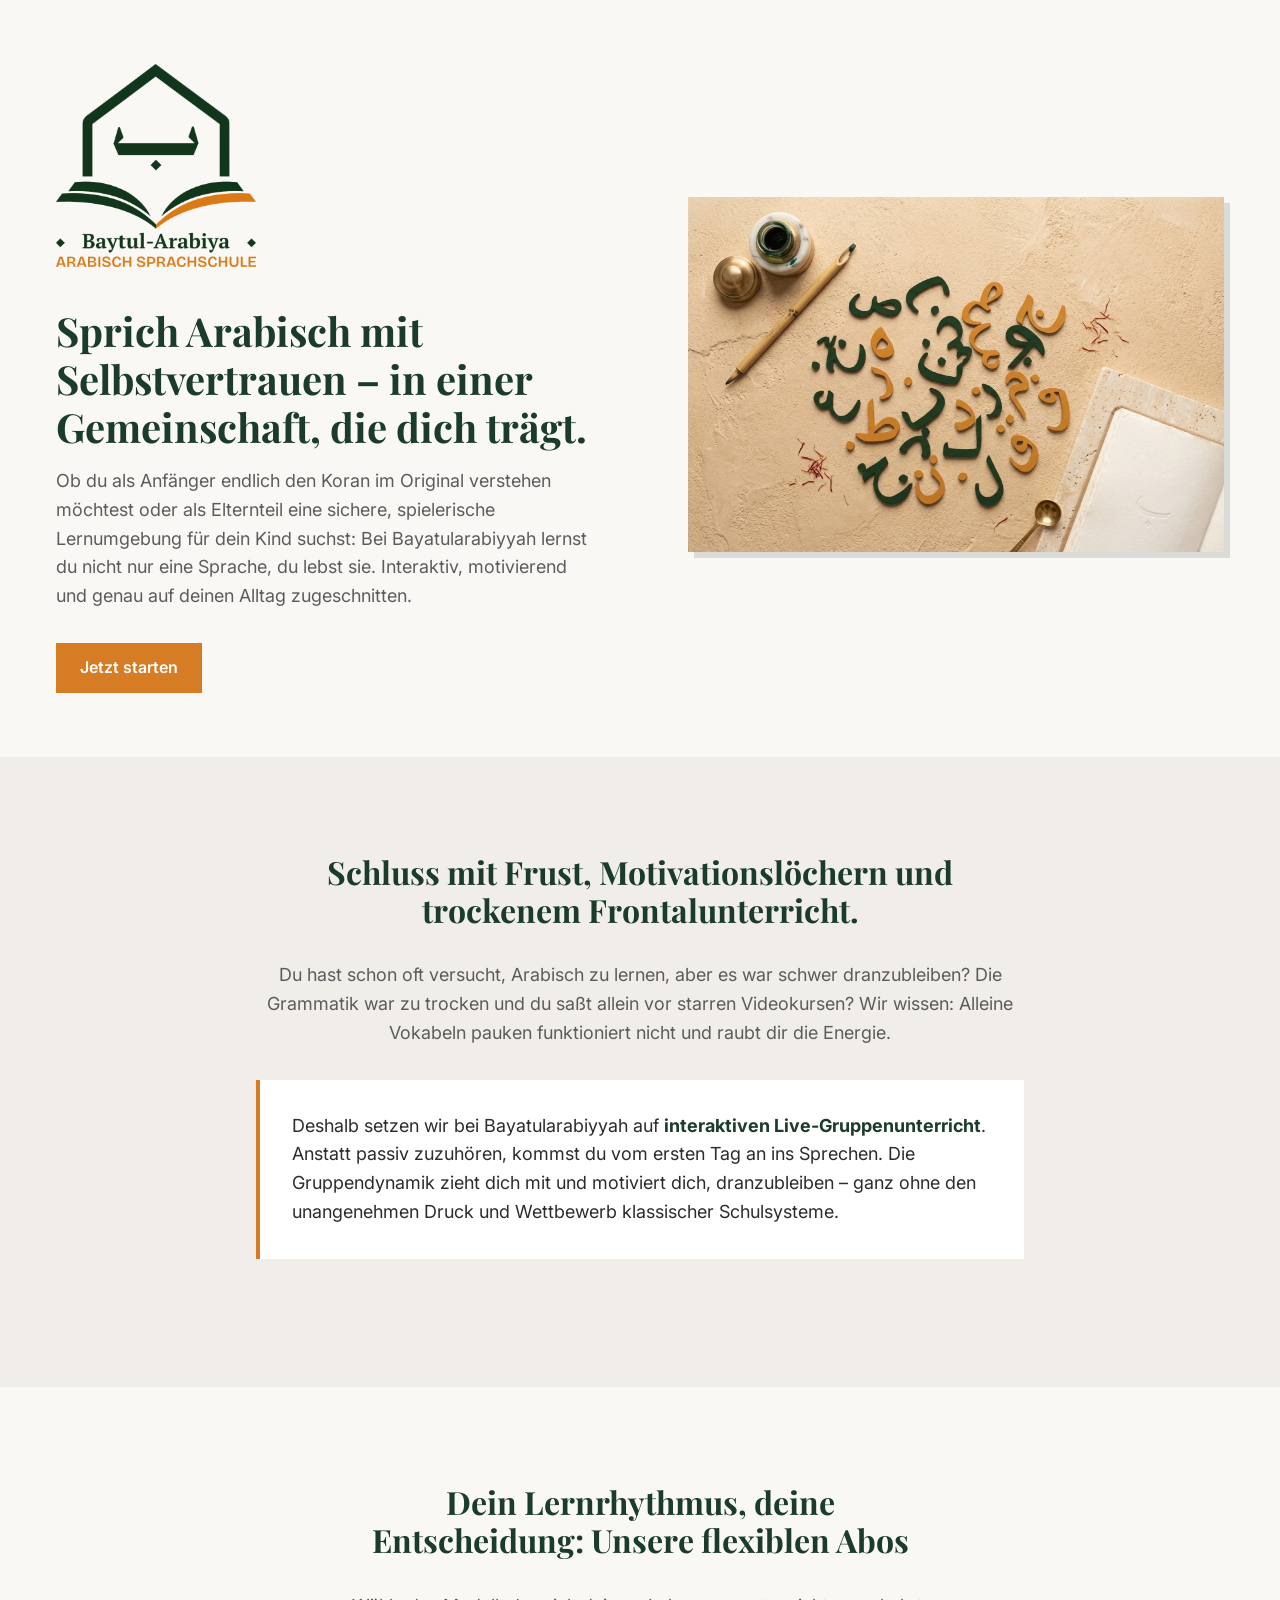
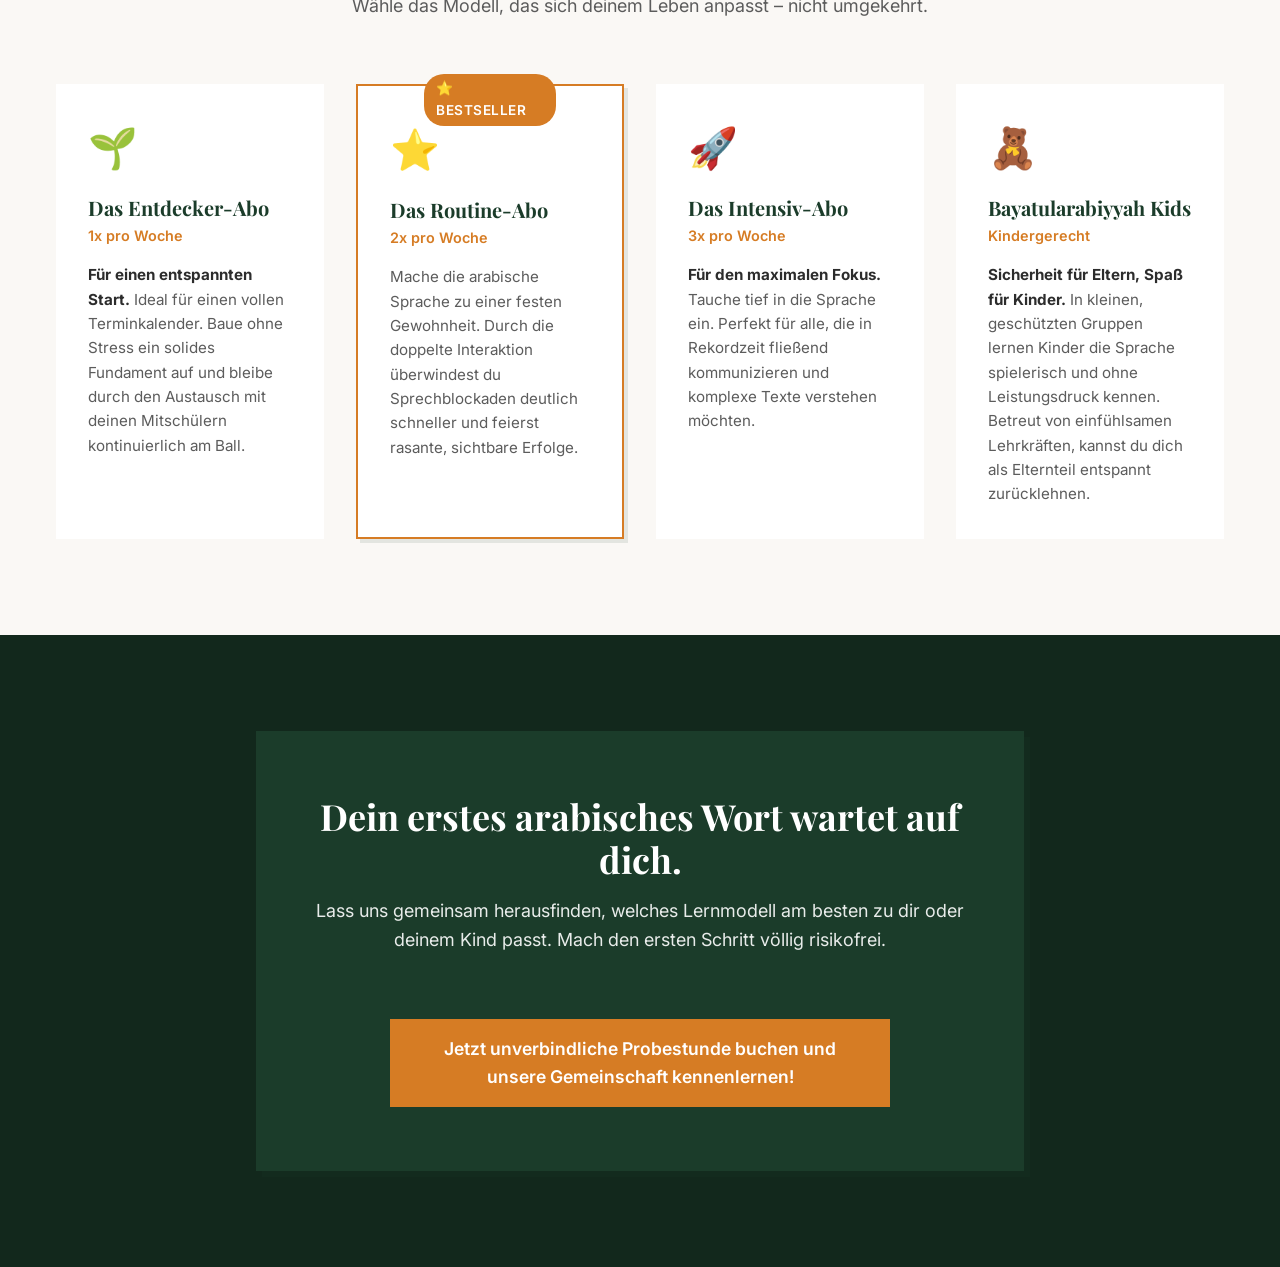
==== commit 13943859: "Refactor inline styles to external CSS and fix HTML invalid height attributes - Extracted inline `<s" ====
--- a/index.html
+++ b/index.html
@@ -3,243 +3,29 @@
 <head>
   <meta charset="UTF-8">
   <meta name="viewport" content="width=device-width, initial-scale=1.0">
-  <title>Baytul Arabiyah - Sprich Arabisch mit Selbstvertrauen</title>
+  <title>Bayatularabiyyah - Sprich Arabisch mit Selbstvertrauen</title>
   <meta name="description" content="Schluss mit Frust beim Arabischlernen. Interaktiver Live-Gruppenunterricht für Erwachsene und Kinder.">
   <link rel="stylesheet" href="styles/system.css">
 </head>
 <body>
-  <!-- Header Section -->
-  <header class="site-header">
-    <div class="container header-container">
-      <a href="/" class="header-logo-link">
-        <img src="assets/logo-symbol.png" alt="Baytul Arabiyah Symbol" class="header-logo">
-        <span class="header-brand-name">Baytul Arabiyah</span>
-      </a>
-      <button class="mobile-menu-toggle" aria-label="Menü öffnen" aria-expanded="false" aria-controls="main-nav">
-        <span class="hamburger"></span>
-      </button>
-      <nav id="main-nav" class="main-nav" aria-label="Hauptnavigation">
-        <ul class="nav-list">
-          <li><a href="#leistungen" class="nav-link">Einzel-Abos</a></li>
-          <li><a href="#gruppenunterricht" class="nav-link">Gruppenunterricht</a></li>
-          <li><a href="#kids" class="nav-link">Kids</a></li>
-          <li><a href="lehrer.html" class="nav-link">Unsere Lehrer</a></li>
-          <li><a href="#cta" class="btn btn-primary nav-cta">Jetzt starten</a></li>
-        </ul>
-      </nav>
-    </div>
-  </header>
-
-  <style>
-  /* Mobile-first Header */
-  .site-header {
-    background-color: var(--color-bg);
-    padding: var(--space-xs) 0;
-    border-bottom: 1px solid var(--color-bg-alt);
-    position: sticky;
-    top: 0;
-    z-index: 100;
-  }
-  .header-container {
-    display: flex;
-    justify-content: space-between;
-    align-items: center;
-  }
-  .header-logo-link {
-    display: flex;
-    align-items: center;
-    gap: 12px;
-  }
-  .header-logo {
-    max-height: 40px;
-    width: auto;
-    display: block;
-  }
-  .header-brand-name {
-    font-family: var(--font-heading);
-    font-size: 1.5rem;
-    font-weight: 700;
-    color: var(--color-primary);
-    line-height: 1;
-    letter-spacing: -0.5px;
-  }
-  .mobile-menu-toggle {
-    display: block;
-    background: none;
-    border: none;
-    cursor: pointer;
-    padding: 0.5rem;
-    z-index: 101;
-  }
-  .hamburger {
-    display: block;
-    width: 24px;
-    height: 2px;
-    background-color: var(--color-primary);
-    position: relative;
-    transition: background-color 0.2s ease;
-  }
-  .hamburger::before,
-  .hamburger::after {
-    content: '';
-    position: absolute;
-    left: 0;
-    width: 24px;
-    height: 2px;
-    background-color: var(--color-primary);
-    transition: transform 0.2s ease, top 0.2s ease;
-  }
-  .hamburger::before { top: -6px; }
-  .hamburger::after { top: 6px; }
-
-  .mobile-menu-toggle[aria-expanded="true"] .hamburger {
-    background-color: transparent;
-  }
-  .mobile-menu-toggle[aria-expanded="true"] .hamburger::before {
-    top: 0;
-    transform: rotate(45deg);
-  }
-  .mobile-menu-toggle[aria-expanded="true"] .hamburger::after {
-    top: 0;
-    transform: rotate(-45deg);
-  }
-
-  .main-nav {
-    position: absolute;
-    top: 100%;
-    left: 0;
-    width: 100%;
-    background-color: var(--color-bg);
-    padding: var(--space-md) var(--space-sm);
-    box-shadow: var(--shadow-md);
-    display: none;
-    flex-direction: column;
-  }
-  .main-nav.is-open {
-    display: flex;
-  }
-  .nav-list {
-    list-style: none;
-    display: flex;
-    flex-direction: column;
-    gap: var(--space-md);
-    align-items: center;
-    margin: 0;
-    padding: 0;
-  }
-  .nav-link {
-    font-weight: 500;
-    color: var(--color-text);
-    font-size: 1.1rem;
-    transition: color 0.2s ease;
-  }
-  .nav-link:hover {
-    color: var(--color-accent);
-  }
-
-  /* Desktop Styles */
-  @media (min-width: 768px) {
-    .mobile-menu-toggle {
-      display: none;
-    }
-    .main-nav {
-      position: static;
-      display: flex;
-      flex-direction: row;
-      width: auto;
-      padding: 0;
-      box-shadow: none;
-      background-color: transparent;
-    }
-    .nav-list {
-      flex-direction: row;
-      gap: var(--space-md);
-    }
-  }
-  </style>
-
-  <script>
-    document.addEventListener('DOMContentLoaded', () => {
-      const toggleBtn = document.querySelector('.mobile-menu-toggle');
-      const nav = document.querySelector('.main-nav');
-      const navLinks = document.querySelectorAll('.nav-link, .nav-cta');
-      
-      toggleBtn.addEventListener('click', () => {
-        const isExpanded = toggleBtn.getAttribute('aria-expanded') === 'true';
-        toggleBtn.setAttribute('aria-expanded', !isExpanded);
-        nav.classList.toggle('is-open');
-      });
-
-      // Close menu when a link is clicked
-      navLinks.forEach(link => {
-        link.addEventListener('click', () => {
-          toggleBtn.setAttribute('aria-expanded', 'false');
-          nav.classList.remove('is-open');
-        });
-      });
-    });
-  </script>
-
   <main>
 <!-- Hero Section -->
 <section class="hero" aria-label="Startseite">
   <div class="container hero-container">
     <div class="hero-content">
+      <img src="assets/Logo-mit-Schrift.png" alt="Bayatularabiyyah Logo" class="hero-logo" width="200">
       <h1 class="hero-headline">Sprich Arabisch mit Selbstvertrauen – in einer Gemeinschaft, die dich trägt.</h1>
       <p class="hero-text">
-        Ob du als Anfänger endlich den Koran im Original verstehen möchtest oder als Elternteil eine sichere, spielerische Lernumgebung für dein Kind suchst: Bei Baytul Arabiyah lernst du nicht nur eine Sprache, du lebst sie. Interaktiv, motivierend und genau auf deinen Alltag zugeschnitten.
+        Ob du als Anfänger endlich den Koran im Original verstehen möchtest oder als Elternteil eine sichere, spielerische Lernumgebung für dein Kind suchst: Bei Bayatularabiyyah lernst du nicht nur eine Sprache, du lebst sie. Interaktiv, motivierend und genau auf deinen Alltag zugeschnitten.
       </p>
       <a href="#cta" class="btn btn-primary">Jetzt starten</a>
     </div>
     <div class="hero-image-wrapper">
-      <img src="assets/hero-bg.jpg" alt="Arabische Buchstaben und Schreibfeder" class="hero-image" width="800" height="auto" loading="lazy">
+      <img src="assets/hero-bg.jpg" alt="Arabische Buchstaben und Schreibfeder" class="hero-image" width="800" loading="lazy">
     </div>
   </div>
 </section>
 
-<style>
-.hero {
-  background-color: var(--color-bg);
-  padding: var(--space-lg) 0;
-}
-.hero-container {
-  display: flex;
-  align-items: center;
-  gap: var(--space-xl);
-}
-.hero-content {
-  flex: 1;
-}
-.hero-headline {
-  font-size: 2.5rem;
-  margin-bottom: var(--space-sm);
-  color: var(--color-primary);
-}
-.hero-text {
-  font-size: 1.125rem;
-  color: var(--color-text-muted);
-  margin-bottom: var(--space-md);
-}
-.hero-image-wrapper {
-  flex: 1;
-}
-.hero-image {
-  width: 100%;
-  height: auto;
-  border-radius: var(--radius-lg);
-  box-shadow: var(--shadow-lg);
-}
-
-@media (max-width: 768px) {
-  .hero-container {
-    flex-direction: column;
-    text-align: center;
-  }
-  .hero-headline {
-    font-size: 2rem;
-  }
-}
-</style>
 
 <!-- Problem-Lösung Section -->
 <section class="problem-loesung" id="problem-loesung" aria-label="Unsere Lösung">
@@ -250,332 +36,58 @@
         Du hast schon oft versucht, Arabisch zu lernen, aber es war schwer dranzubleiben? Die Grammatik war zu trocken und du saßt allein vor starren Videokursen? Wir wissen: Alleine Vokabeln pauken funktioniert nicht und raubt dir die Energie.
       </p>
       <p class="section-text highlight-text">
-        Deshalb setzen wir bei Baytul Arabiyah auf <strong>interaktiven Live-Gruppenunterricht</strong>. Anstatt passiv zuzuhören, kommst du vom ersten Tag an ins Sprechen. Die Gruppendynamik zieht dich mit und motiviert dich, dranzubleiben – ganz ohne den unangenehmen Druck und Wettbewerb klassischer Schulsysteme.
+        Deshalb setzen wir bei Bayatularabiyyah auf <strong>interaktiven Live-Gruppenunterricht</strong>. Anstatt passiv zuzuhören, kommst du vom ersten Tag an ins Sprechen. Die Gruppendynamik zieht dich mit und motiviert dich, dranzubleiben – ganz ohne den unangenehmen Druck und Wettbewerb klassischer Schulsysteme.
       </p>
     </div>
   </div>
 </section>
 
-<style>
-.problem-loesung {
-  background-color: var(--color-bg-alt);
-  padding: var(--space-xl) 0;
-  text-align: center;
-}
-.problem-container {
-  max-width: 800px;
-}
-.section-headline {
-  font-size: 2rem;
-  margin-bottom: var(--space-md);
-}
-.section-text {
-  font-size: 1.125rem;
-  color: var(--color-text-muted);
-}
-.highlight-text {
-  margin-top: var(--space-md);
-  padding: var(--space-md);
-  background-color: var(--color-white);
-  border-left: 4px solid var(--color-accent);
-  border-radius: var(--radius-sm);
-  color: var(--color-text);
-  box-shadow: var(--shadow-sm);
-  text-align: left;
-}
-.highlight-text strong {
-  color: var(--color-primary);
-}
-</style>
 
 <!-- Leistungen Section -->
 <section class="leistungen" id="leistungen" aria-label="Unsere flexiblen Abos">
   <div class="container">
     <div class="leistungen-header">
-      <h2 class="section-headline">Dein Lernrhythmus, deine Entscheidung: Einzel-Abos</h2>
+      <h2 class="section-headline">Dein Lernrhythmus, deine Entscheidung: Unsere flexiblen Abos</h2>
       <p class="section-text">Wähle das Modell, das sich deinem Leben anpasst – nicht umgekehrt.</p>
     </div>
     
     <div class="abo-grid">
       <!-- Entdecker Abo -->
       <div class="abo-card">
-        <div class="abo-icon-wrapper">
-          <div class="abo-icon">🌱</div>
-        </div>
+        <div class="abo-icon">🌱</div>
         <h3 class="abo-title">Das Entdecker-Abo</h3>
         <span class="abo-frequency">1x pro Woche</span>
-        <p class="abo-desc"><strong>Für einen entspannten Start.</strong> Ideal für einen vollen Terminkalender. Baue ohne Stress ein solides Fundament auf und bleibe kontinuierlich am Ball.</p>
+        <p class="abo-desc"><strong>Für einen entspannten Start.</strong> Ideal für einen vollen Terminkalender. Baue ohne Stress ein solides Fundament auf und bleibe durch den Austausch mit deinen Mitschülern kontinuierlich am Ball.</p>
       </div>
 
       <!-- Routine Abo -->
       <div class="abo-card abo-card-highlight">
-        <div class="abo-badge">⭐ Beliebt</div>
-        <div class="abo-icon-wrapper">
-          <div class="abo-icon">⭐</div>
-        </div>
+        <div class="abo-badge">⭐ Bestseller</div>
+        <div class="abo-icon">⭐</div>
         <h3 class="abo-title">Das Routine-Abo</h3>
         <span class="abo-frequency">2x pro Woche</span>
-        <p class="abo-desc">Mache die arabische Sprache zu einer festen Gewohnheit. Durch die doppelte Interaktion überwindest du Sprechblockaden deutlich schneller.</p>
+        <p class="abo-desc">Mache die arabische Sprache zu einer festen Gewohnheit. Durch die doppelte Interaktion überwindest du Sprechblockaden deutlich schneller und feierst rasante, sichtbare Erfolge.</p>
       </div>
 
       <!-- Intensiv Abo -->
       <div class="abo-card">
-        <div class="abo-icon-wrapper">
-          <div class="abo-icon">🚀</div>
-        </div>
+        <div class="abo-icon">🚀</div>
         <h3 class="abo-title">Das Intensiv-Abo</h3>
         <span class="abo-frequency">3x pro Woche</span>
         <p class="abo-desc"><strong>Für den maximalen Fokus.</strong> Tauche tief in die Sprache ein. Perfekt für alle, die in Rekordzeit fließend kommunizieren und komplexe Texte verstehen möchten.</p>
+      </div>
+
+      <!-- Kids Abo -->
+      <div class="abo-card">
+        <div class="abo-icon">🧸</div>
+        <h3 class="abo-title">Bayatularabiyyah Kids</h3>
+        <span class="abo-frequency">Kindergerecht</span>
+        <p class="abo-desc"><strong>Sicherheit für Eltern, Spaß für Kinder.</strong> In kleinen, geschützten Gruppen lernen Kinder die Sprache spielerisch und ohne Leistungsdruck kennen. Betreut von einfühlsamen Lehrkräften, kannst du dich als Elternteil entspannt zurücklehnen.</p>
       </div>
     </div>
   </div>
 </section>
 
-<!-- Gruppenunterricht Section -->
-<section class="gruppenunterricht" id="gruppenunterricht" aria-label="Gruppenunterricht">
-  <div class="container">
-    <div class="leistungen-header">
-      <h2 class="section-headline">Gemeinsam zum Ziel: Unser Gruppenunterricht</h2>
-      <p class="section-text">Lerne in motivierten Kleingruppen (ab 4 Schülern). Die Gruppendynamik zieht dich mit!</p>
-    </div>
-    
-    <div class="abo-grid">
-      <!-- 2x pro Woche -->
-      <div class="abo-card">
-        <div class="abo-icon-wrapper">
-          <div class="abo-icon">👥</div>
-        </div>
-        <h3 class="abo-title">Basis-Gruppe</h3>
-        <span class="abo-frequency">2x pro Woche</span>
-        <p class="abo-desc"><strong>Der ideale Einstieg in der Gruppe.</strong> Perfekt, um neben dem Beruf oder Studium kontinuierlich Arabisch zu lernen. Gemeinsam bleibt die Motivation hoch.</p>
-      </div>
-
-      <!-- 3x pro Woche -->
-      <div class="abo-card abo-card-highlight">
-        <div class="abo-badge">⭐ Bestseller</div>
-        <div class="abo-icon-wrapper">
-          <div class="abo-icon">💬</div>
-        </div>
-        <h3 class="abo-title">Fokus-Gruppe</h3>
-        <span class="abo-frequency">3x pro Woche</span>
-        <p class="abo-desc"><strong>Für schnellere Fortschritte.</strong> Durch den regelmäßigen Austausch in der Gruppe kommst du zügig ins Sprechen und festigst das Gelernte nachhaltig.</p>
-      </div>
-
-      <!-- 4x pro Woche -->
-      <div class="abo-card">
-        <div class="abo-icon-wrapper">
-          <div class="abo-icon">🔥</div>
-        </div>
-        <h3 class="abo-title">Intensiv-Gruppe</h3>
-        <span class="abo-frequency">4x pro Woche</span>
-        <p class="abo-desc"><strong>Maximale Immersion.</strong> In dieser intensiven Gruppe tauchst du tief in die Sprache ein und machst in kürzester Zeit gewaltige Sprünge – fast wie bei einem Aufenthalt im Ausland.</p>
-      </div>
-    </div>
-  </div>
-</section>
-
-<!-- Kids Section -->
-<section class="kids-section" id="kids" aria-label="Baytul Arabiyah Kids">
-  <div class="container">
-    <div class="kids-layout">
-      <div class="kids-content">
-        <div class="kids-badge">🧸 Kinderunterricht</div>
-        <h2 class="section-headline">Baytul Arabiyah Kids</h2>
-        <p class="kids-subtitle">Sicherheit für Eltern, Spaß für Kinder.</p>
-        <p class="kids-text">
-          Unser pädagogisch aufgebauter Kinderunterricht schafft eine Umgebung, in der Lernen Freude macht. In kleinen, geschützten Gruppen lernen Kinder die arabische Sprache spielerisch, intuitiv und völlig ohne Leistungsdruck kennen.
-        </p>
-        <ul class="kids-features">
-          <li><strong>Pädagogisches Konzept:</strong> Altersgerechte Methoden, die Neugier wecken.</li>
-          <li><strong>Einfühlsame Lehrkräfte:</strong> Speziell für die Arbeit mit Kindern geschult.</li>
-          <li><strong>Stressfreie Zone:</strong> Kein Druck, sondern spielerisches Entdecken der Sprache.</li>
-        </ul>
-        <p class="kids-text highlight">
-          Während dein Kind in besten Händen ist, kannst du dich als Elternteil entspannt zurücklehnen.
-        </p>
-      </div>
-      <div class="kids-visual">
-        <img src="assets/baytul-arabiyah-kids-lernen-spielerisch.jpg" alt="Baytul Arabiyah Kids lernen spielerisch" class="kids-image" width="800" height="auto" loading="lazy">
-      </div>
-    </div>
-  </div>
-</section>
-
-<style>
-.leistungen {
-  background-color: var(--color-bg);
-  padding: var(--space-xl) 0;
-}
-.gruppenunterricht {
-  background-color: var(--color-bg-alt);
-  padding: var(--space-xl) 0;
-}
-.kids-section {
-  background-color: var(--color-bg);
-  padding: var(--space-xl) 0;
-}
-.kids-layout {
-  display: flex;
-  gap: var(--space-xl);
-  align-items: center;
-}
-.kids-content {
-  flex: 1;
-}
-.kids-visual {
-  flex: 0.8;
-}
-.kids-image {
-  width: 100%;
-  height: auto;
-  border-radius: var(--radius-lg);
-  box-shadow: var(--shadow-lg);
-  object-fit: cover;
-  display: block;
-}
-.kids-badge {
-  display: inline-block;
-  background-color: var(--color-accent);
-  color: var(--color-white);
-  padding: 4px 12px;
-  border-radius: 20px;
-  font-size: 0.85rem;
-  font-weight: 600;
-  text-transform: uppercase;
-  letter-spacing: 0.5px;
-  margin-bottom: var(--space-sm);
-}
-.kids-subtitle {
-  font-size: 1.25rem;
-  color: var(--color-primary);
-  font-weight: 600;
-  margin-bottom: var(--space-sm);
-}
-.kids-text {
-  font-size: 1.1rem;
-  color: var(--color-text-muted);
-  margin-bottom: var(--space-md);
-}
-.kids-text.highlight {
-  font-weight: 500;
-  color: var(--color-text);
-  border-left: 3px solid var(--color-accent);
-  padding-left: 1rem;
-}
-.kids-features {
-  list-style: none;
-  margin-bottom: var(--space-md);
-}
-.kids-features li {
-  margin-bottom: 0.5rem;
-  font-size: 1.05rem;
-  position: relative;
-  padding-left: 1.5rem;
-}
-.kids-features li::before {
-  content: '✓';
-  color: var(--color-accent);
-  position: absolute;
-  left: 0;
-  font-weight: bold;
-}
-.kids-card-highlight {
-  background-color: var(--color-white);
-  border-radius: var(--radius-lg);
-  padding: var(--space-lg);
-  box-shadow: var(--shadow-lg);
-  border: 2px solid var(--color-primary);
-  text-align: center;
-}
-@media (max-width: 768px) {
-  .kids-layout {
-    flex-direction: column;
-  }
-}
-.leistungen-header {
-  text-align: center;
-  max-width: 600px;
-  margin: 0 auto var(--space-lg);
-}
-.abo-grid {
-  display: grid;
-  grid-template-columns: repeat(auto-fit, minmax(280px, 1fr));
-  gap: var(--space-lg);
-  margin-top: var(--space-lg);
-}
-.abo-card {
-  border-radius: var(--radius-lg);
-  padding: var(--space-lg);
-  box-shadow: var(--shadow-md);
-  transition: all 0.4s cubic-bezier(0.25, 0.8, 0.25, 1);
-  position: relative;
-  display: flex;
-  flex-direction: column;
-  align-items: center;
-  text-align: center;
-  border-top: 1px solid rgba(255, 255, 255, 0.1);
-  border-left: 1px solid rgba(255, 255, 255, 0.05);
-}
-.abo-card:hover {
-  transform: translateY(-10px);
-  box-shadow: var(--shadow-float);
-}
-
-.abo-card-highlight {
-  border: 2px solid var(--color-accent);
-  box-shadow: var(--shadow-md);
-}
-
-.abo-badge {
-  position: absolute;
-  top: -18px;
-  background-color: var(--color-accent);
-  color: #ffffff;
-  padding: 8px 20px;
-  border-radius: 30px;
-  font-size: 0.85rem;
-  font-weight: 700;
-  text-transform: uppercase;
-  letter-spacing: 1px;
-  box-shadow: var(--shadow-sm);
-  z-index: 2;
-}
-
-.abo-icon-wrapper {
-  width: 80px;
-  height: 80px;
-  border-radius: 50%;
-  background-color: var(--color-bg-alt);
-  display: flex;
-  align-items: center;
-  justify-content: center;
-  margin-bottom: var(--space-md);
-  box-shadow: var(--shadow-inner);
-}
-
-.abo-icon {
-  font-size: 2.5rem;
-  line-height: 1;
-}
-.abo-title {
-  font-size: 1.5rem;
-  color: var(--color-primary);
-  margin-bottom: 8px;
-}
-.abo-frequency {
-  display: block;
-  font-size: 0.95rem;
-  color: var(--color-accent);
-  font-weight: 700;
-  margin-bottom: var(--space-md);
-}
-.abo-desc {
-  font-size: 1rem;
-  margin-bottom: 0;
-  flex: 1;
-  opacity: 0.9;
-}
-</style>
 
 <!-- CTA Section -->
 <section class="cta" id="cta" aria-label="Jetzt starten">
@@ -590,59 +102,7 @@
   </div>
 </section>
 
-<style>
-.cta {
-  background-color: var(--color-primary-dark);
-  padding: var(--space-xl) 0;
-  text-align: center;
-  color: var(--color-white);
-}
-.cta-container {
-  max-width: 800px;
-}
-.cta-content {
-  background-color: var(--color-primary);
-  padding: var(--space-lg) var(--space-md);
-  border-radius: var(--radius-lg);
-  box-shadow: var(--shadow-lg);
-}
-.cta-headline {
-  color: var(--color-white);
-  font-size: 2.25rem;
-  margin-bottom: var(--space-sm);
-}
-.cta-text {
-  font-size: 1.125rem;
-  color: rgba(255, 255, 255, 0.9);
-  margin-bottom: var(--space-lg);
-}
-.btn-large {
-  font-size: 1.1rem;
-  padding: 1rem 2rem;
-  width: 100%;
-  max-width: 500px;
-}
-</style>
 
   </main>
-<script>
-document.addEventListener('DOMContentLoaded', () => {
-  // Elemente für die Scroll-Animation vorbereiten
-  const elementsToAnimate = document.querySelectorAll('.abo-card, .feature, .zielgruppe-card, .problem-text-box, .hero-text, .cta-content, .teacher-profile');
-  elementsToAnimate.forEach(el => el.classList.add('animate-on-scroll'));
-
-  // Intersection Observer einrichten
-  const observer = new IntersectionObserver((entries) => {
-    entries.forEach(entry => {
-      if (entry.isIntersecting) {
-        entry.target.classList.add('is-visible');
-        observer.unobserve(entry.target);
-      }
-    });
-  }, { threshold: 0.15 });
-
-  document.querySelectorAll('.animate-on-scroll').forEach(el => observer.observe(el));
-});
-</script>
 </body>
 </html>
--- a/styles/system.css
+++ b/styles/system.css
@@ -1,4 +1,4 @@
-/* system.css - Token-basiertes Design für Baytul Arabiyah */
+/* system.css - Token-basiertes Design für Bayatularabiyyah */
 
 @import url('https://fonts.googleapis.com/css2?family=Inter:wght@400;500;600&family=Playfair+Display:wght@600;700&display=swap');
 
@@ -8,7 +8,7 @@
   --color-primary-dark: #12281c;
   --color-accent: #d67c24; /* Ocker/Orange aus dem Logo */
   --color-accent-hover: #c06e1f;
-  --color-bg: #faf8f5; /* Warmes Weiß, passend zum Logo */
+  --color-bg: #faf8f5; /* Warmes Weiß, passend zum Bildhintergrund */
   --color-bg-alt: #f1eee9;
   --color-text: #2c2c2c;
   --color-text-muted: #5c5c5c;
@@ -25,17 +25,15 @@
   --space-lg: 4rem;
   --space-xl: 6rem;
   
-  /* Radii - Soft and organic */
-  --radius-sm: 20px;
-  --radius-md: 30px;
-  --radius-lg: 40px;
-  
-  /* Shadows - Elegant & Soft (Floating without glowing) */
-  --shadow-sm: 0 4px 12px rgba(27, 60, 42, 0.08);
-  --shadow-md: 0 12px 24px rgba(27, 60, 42, 0.12);
-  --shadow-lg: 0 20px 40px rgba(27, 60, 42, 0.15);
-  --shadow-float: 0 30px 60px rgba(27, 60, 42, 0.2);
-  --shadow-inner: inset 0 2px 4px rgba(0, 0, 0, 0.05);
+  /* Radii - Sharp and modern */
+  --radius-sm: 0px;
+  --radius-md: 0px;
+  --radius-lg: 0px;
+  
+  /* Shadows - Minimalistic and sharp */
+  --shadow-sm: none;
+  --shadow-md: 4px 4px 0px rgba(27, 60, 42, 0.1); /* Sharp offset shadow for modern brutalist touch */
+  --shadow-lg: 6px 6px 0px rgba(27, 60, 42, 0.15);
 }
 
 /* Reset & Globals */
@@ -89,23 +87,19 @@
   font-weight: 600;
   text-align: center;
   cursor: pointer;
-  transition: all 0.3s cubic-bezier(0.25, 0.8, 0.25, 1);
+  transition: all 0.2s ease;
   border: none;
-  box-shadow: var(--shadow-md);
-  text-decoration: none;
 }
 
 .btn-primary {
   background-color: var(--color-accent);
-  color: var(--color-white) !important;
+  color: var(--color-white);
 }
 
 .btn-primary:hover {
   background-color: var(--color-accent-hover);
-  color: var(--color-white) !important;
-  transform: translateY(-4px);
-  /* A soft, elegant orange glow for the floating effect */
-  box-shadow: 0 12px 24px rgba(214, 124, 36, 0.3), 0 4px 8px rgba(0,0,0,0.1);
+  transform: translateY(-2px);
+  box-shadow: var(--shadow-md);
 }
 
 /* Sections */
@@ -113,14 +107,186 @@
   padding: var(--space-xl) 0;
 }
 
-/* Scroll Animations */
-.animate-on-scroll {
-  opacity: 0;
-  transform: translateY(30px);
-  transition: opacity 0.8s cubic-bezier(0.25, 0.8, 0.25, 1), transform 0.8s cubic-bezier(0.25, 0.8, 0.25, 1);
-  will-change: opacity, transform;
-}
-.animate-on-scroll.is-visible {
-  opacity: 1;
-  transform: translateY(0);
-}
+/* Hero Section Styles */
+.hero {
+  background-color: var(--color-bg);
+  padding: var(--space-lg) 0;
+}
+.hero-container {
+  display: flex;
+  align-items: center;
+  gap: var(--space-xl);
+}
+.hero-content {
+  flex: 1;
+}
+.hero-logo {
+  margin-bottom: var(--space-md);
+  max-width: 200px;
+}
+.hero-headline {
+  font-size: 2.5rem;
+  margin-bottom: var(--space-sm);
+  color: var(--color-primary);
+}
+.hero-text {
+  font-size: 1.125rem;
+  color: var(--color-text-muted);
+  margin-bottom: var(--space-md);
+}
+.hero-image-wrapper {
+  flex: 1;
+}
+.hero-image {
+  width: 100%;
+  height: auto;
+  border-radius: var(--radius-lg);
+  box-shadow: var(--shadow-lg);
+}
+
+@media (max-width: 768px) {
+  .hero-container {
+    flex-direction: column;
+    text-align: center;
+  }
+  .hero-headline {
+    font-size: 2rem;
+  }
+}
+
+/* Problem-Lösung Section Styles */
+.problem-loesung {
+  background-color: var(--color-bg-alt);
+  padding: var(--space-xl) 0;
+  text-align: center;
+}
+.problem-container {
+  max-width: 800px;
+}
+.section-headline {
+  font-size: 2rem;
+  margin-bottom: var(--space-md);
+}
+.section-text {
+  font-size: 1.125rem;
+  color: var(--color-text-muted);
+}
+.highlight-text {
+  margin-top: var(--space-md);
+  padding: var(--space-md);
+  background-color: var(--color-white);
+  border-left: 4px solid var(--color-accent);
+  border-radius: var(--radius-sm);
+  color: var(--color-text);
+  box-shadow: var(--shadow-sm);
+  text-align: left;
+}
+.highlight-text strong {
+  color: var(--color-primary);
+}
+
+/* Leistungen Section Styles */
+.leistungen {
+  background-color: var(--color-bg);
+  padding: var(--space-xl) 0;
+}
+.leistungen-header {
+  text-align: center;
+  max-width: 600px;
+  margin: 0 auto var(--space-lg);
+}
+.abo-grid {
+  display: grid;
+  grid-template-columns: repeat(auto-fit, minmax(250px, 1fr));
+  gap: var(--space-md);
+}
+.abo-card {
+  background-color: var(--color-white);
+  border-radius: var(--radius-lg);
+  padding: var(--space-md);
+  box-shadow: var(--shadow-sm);
+  transition: transform 0.2s ease, box-shadow 0.2s ease;
+  position: relative;
+  display: flex;
+  flex-direction: column;
+}
+.abo-card:hover {
+  transform: translateY(-5px);
+  box-shadow: var(--shadow-md);
+}
+.abo-card-highlight {
+  border: 2px solid var(--color-accent);
+  box-shadow: var(--shadow-md);
+}
+.abo-badge {
+  position: absolute;
+  top: -12px;
+  left: 50%;
+  transform: translateX(-50%);
+  background-color: var(--color-accent);
+  color: var(--color-white);
+  padding: 4px 12px;
+  border-radius: 20px;
+  font-size: 0.85rem;
+  font-weight: 600;
+  text-transform: uppercase;
+  letter-spacing: 0.5px;
+}
+.abo-icon {
+  font-size: 2.5rem;
+  margin-bottom: var(--space-sm);
+}
+.abo-title {
+  font-size: 1.25rem;
+  color: var(--color-primary);
+  margin-bottom: 4px;
+}
+.abo-frequency {
+  display: block;
+  font-size: 0.9rem;
+  color: var(--color-accent);
+  font-weight: 600;
+  margin-bottom: var(--space-sm);
+}
+.abo-desc {
+  color: var(--color-text-muted);
+  font-size: 0.95rem;
+  margin-bottom: 0;
+  flex: 1;
+}
+.abo-desc strong {
+  color: var(--color-text);
+}
+
+/* CTA Section Styles */
+.cta {
+  background-color: var(--color-primary-dark);
+  padding: var(--space-xl) 0;
+  text-align: center;
+  color: var(--color-white);
+}
+.cta-container {
+  max-width: 800px;
+}
+.cta-content {
+  background-color: var(--color-primary);
+  padding: var(--space-lg) var(--space-md);
+  border-radius: var(--radius-lg);
+  box-shadow: var(--shadow-lg);
+}
+.cta-headline {
+  color: var(--color-white);
+  font-size: 2.25rem;
+  margin-bottom: var(--space-sm);
+}
+.cta-text {
+  font-size: 1.125rem;
+  color: rgba(255, 255, 255, 0.9);
+  margin-bottom: var(--space-lg);
+}
+.btn-large {
+  font-size: 1.1rem;
+  padding: 1rem 2rem;
+  width: 100%;
+  max-width: 500px;
+}
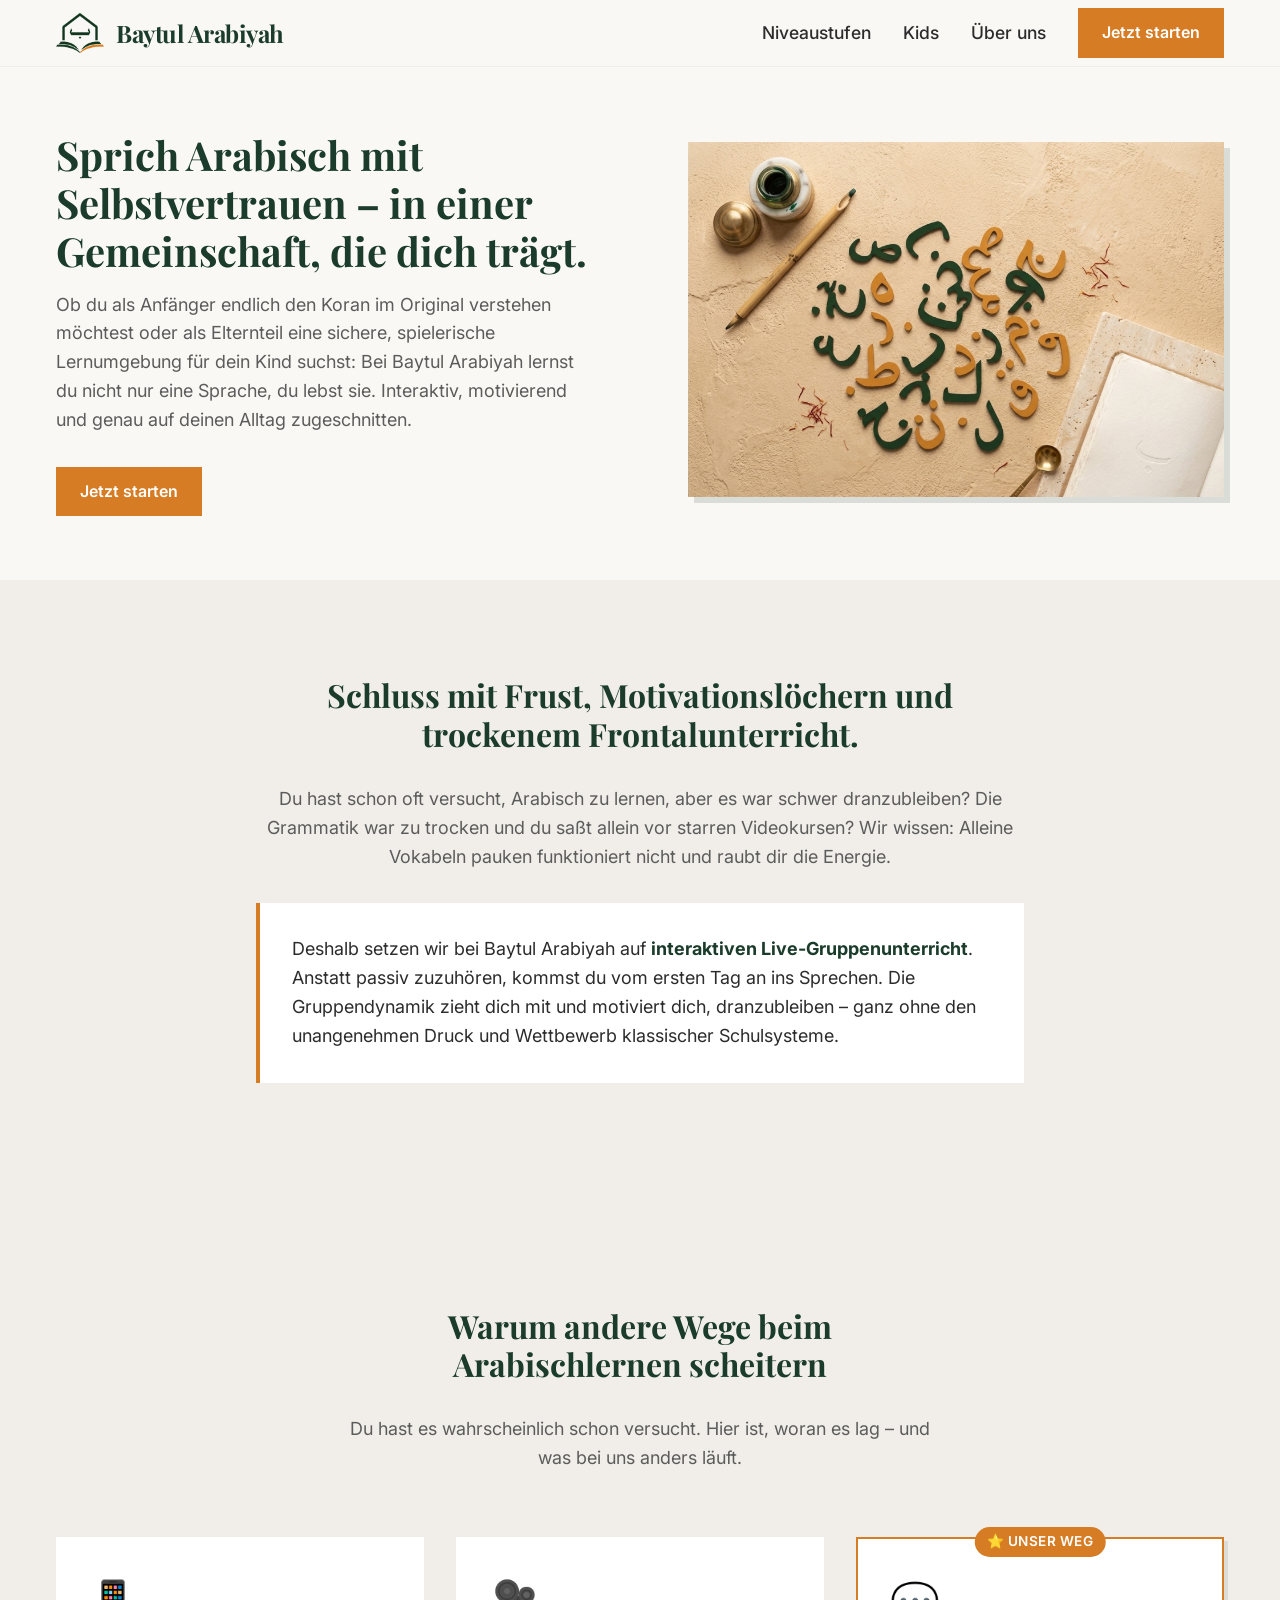
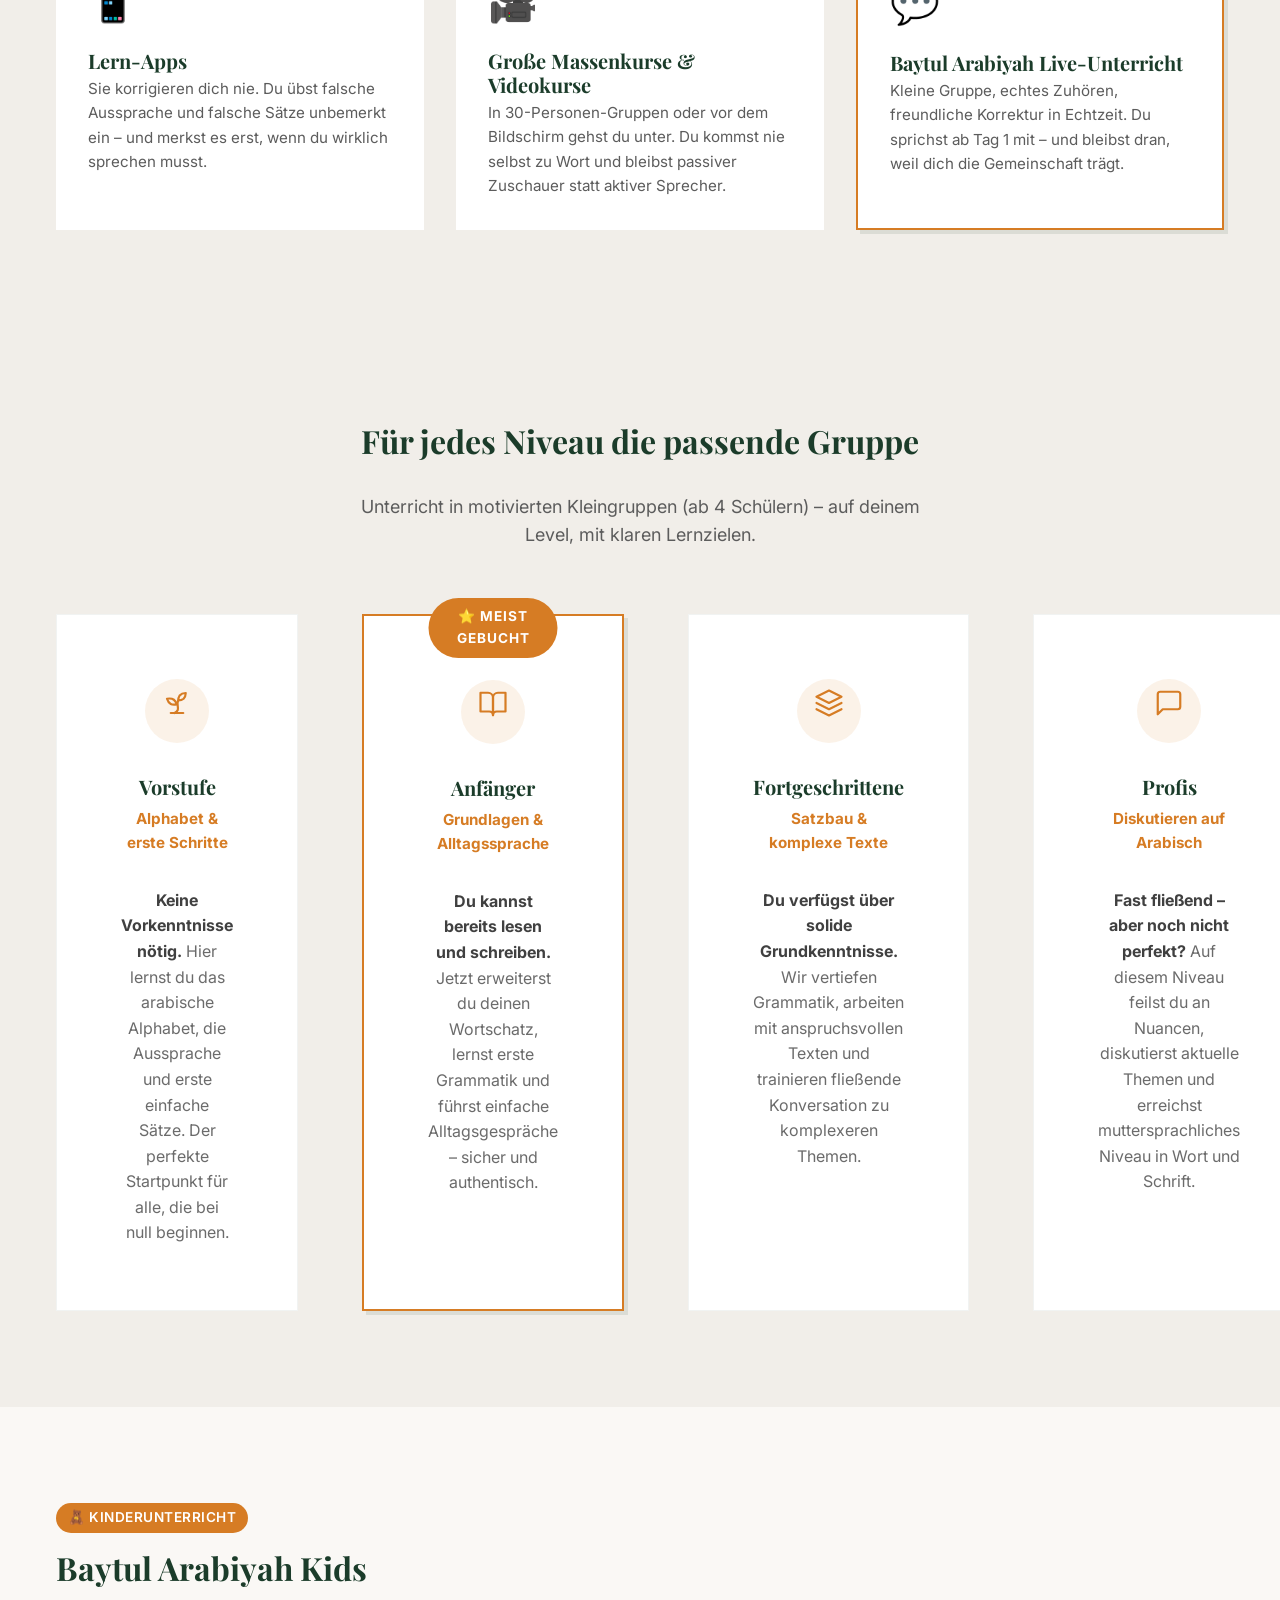
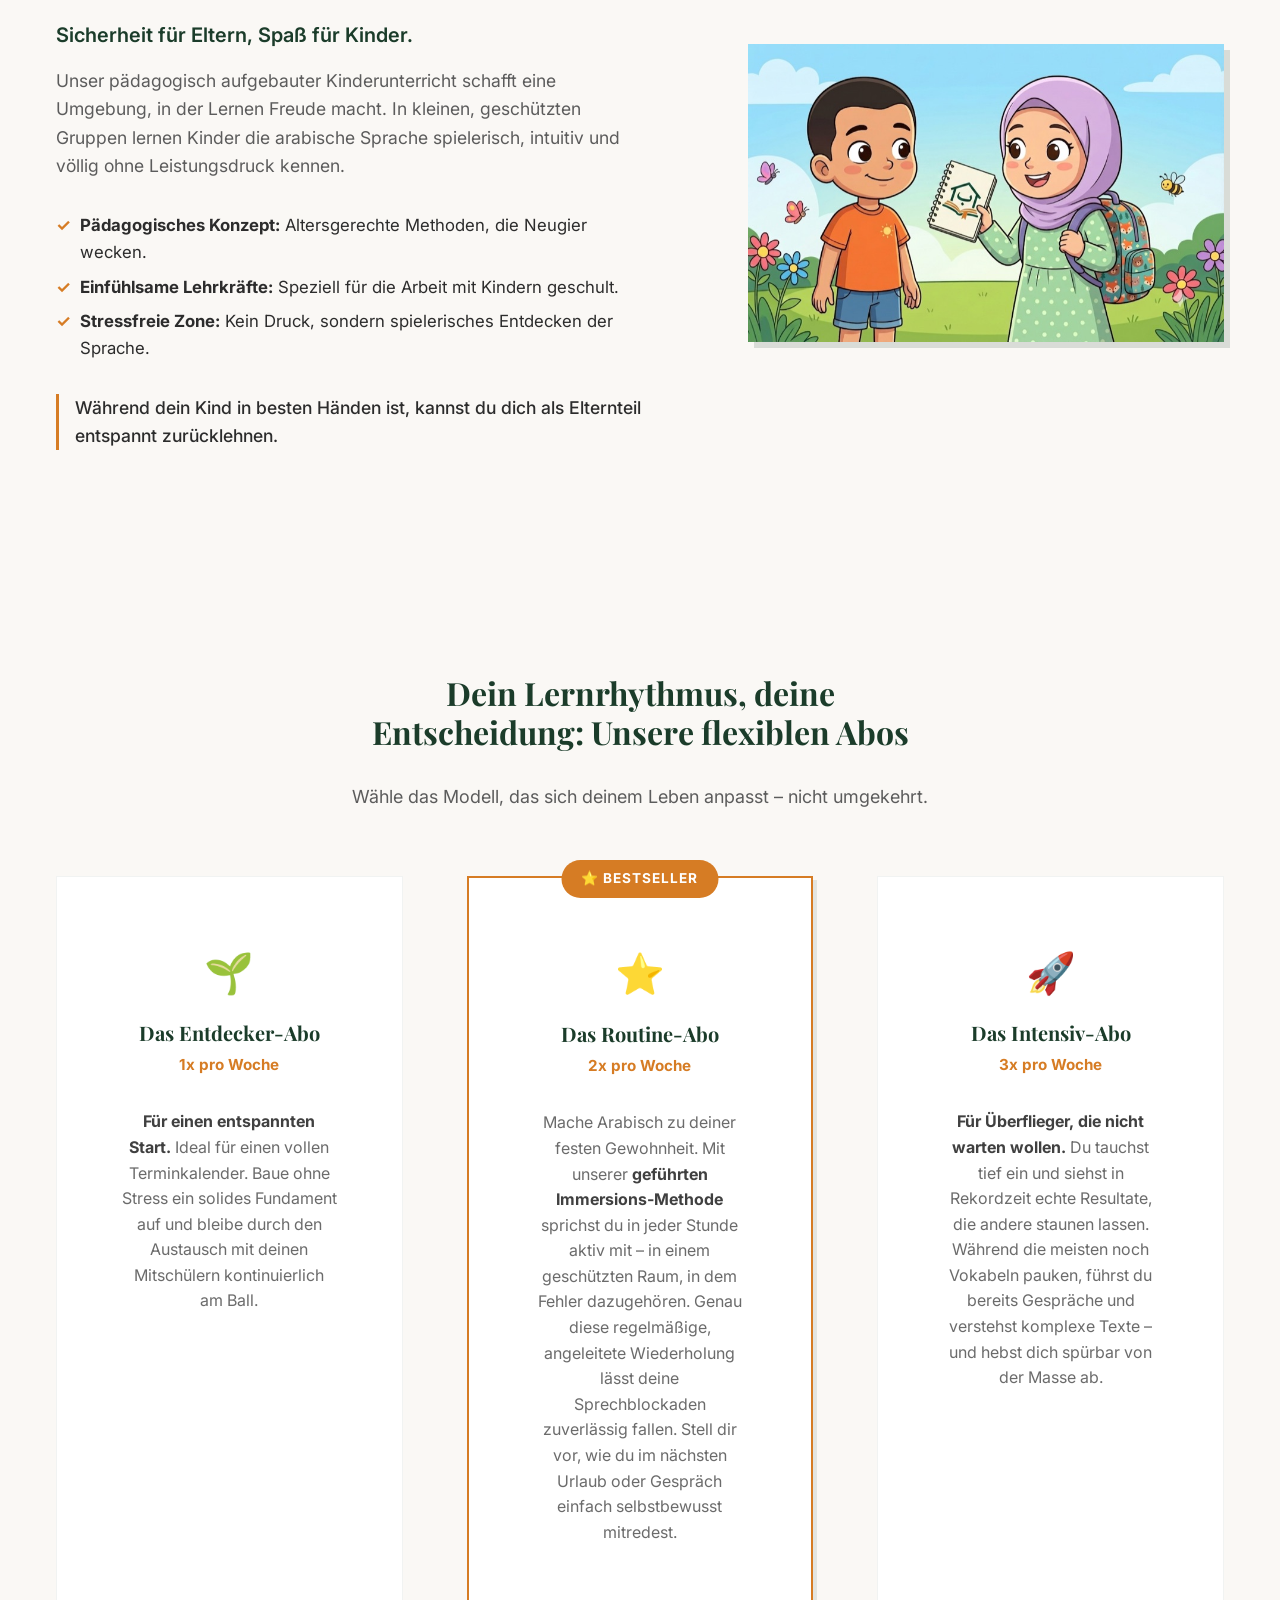
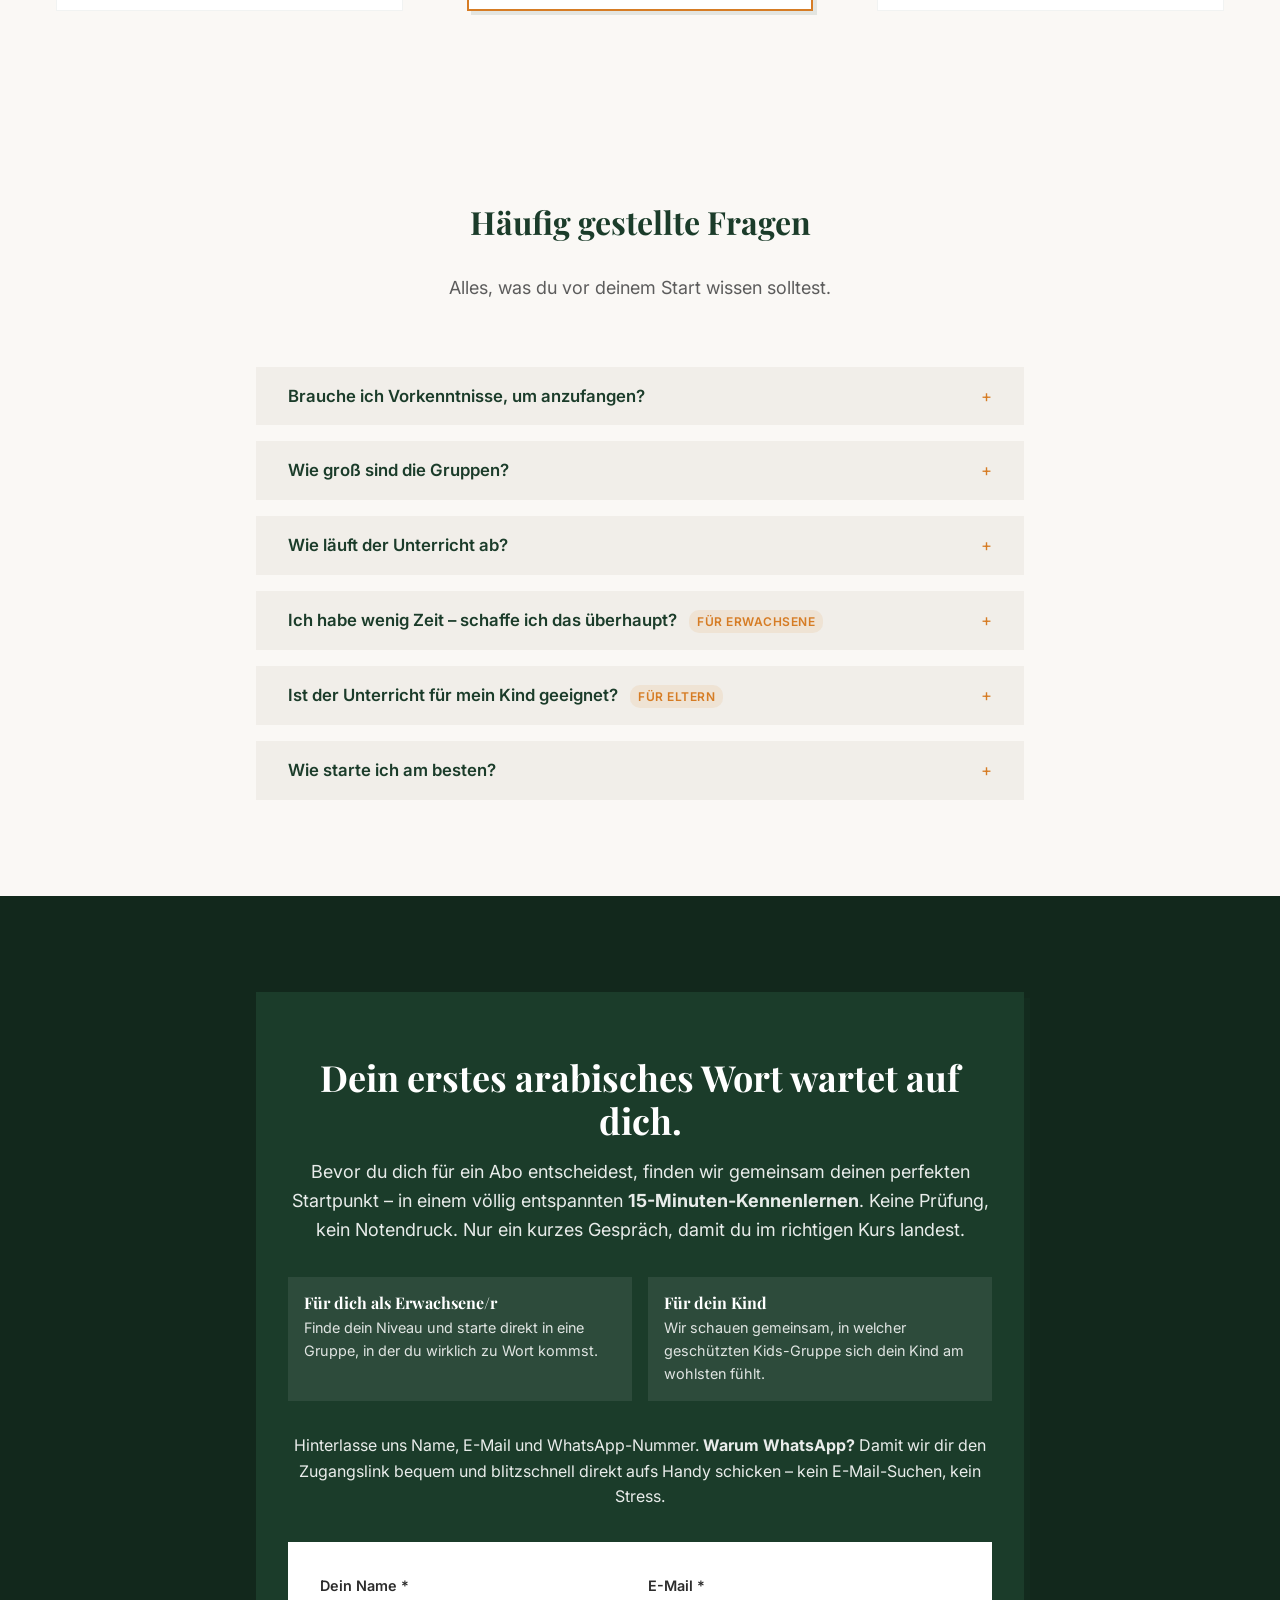
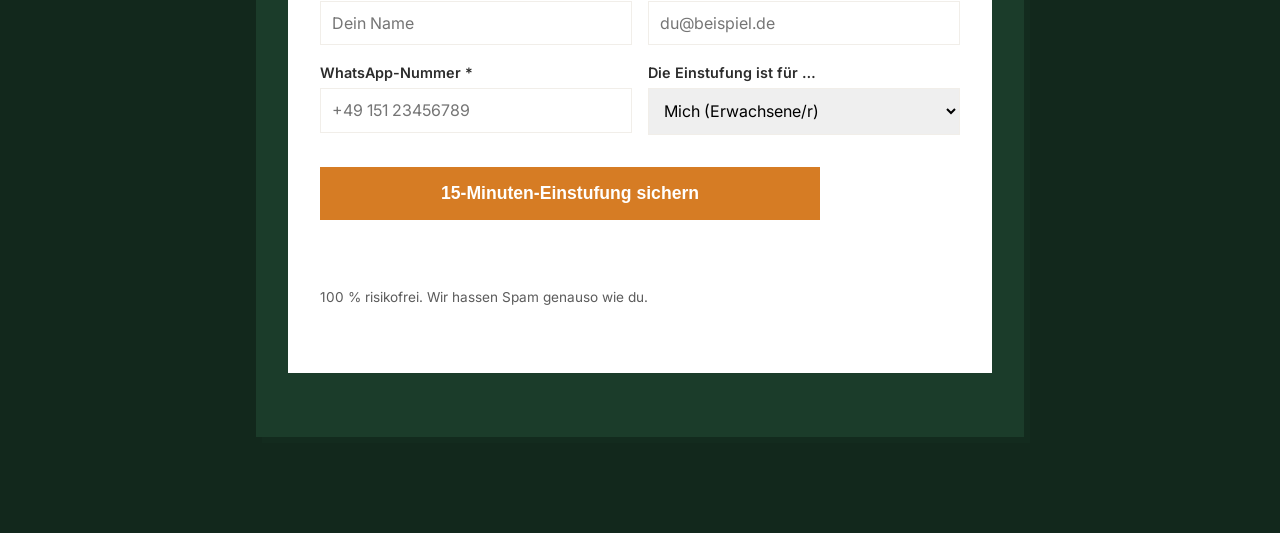
==== commit c44be38a: "feat: rewrite copy with Schwartz hooks, add vergleich/faq blocks, rename lehrer to ueber-uns Custome" ====
--- a/index.html
+++ b/index.html
@@ -3,29 +3,242 @@
 <head>
   <meta charset="UTF-8">
   <meta name="viewport" content="width=device-width, initial-scale=1.0">
-  <title>Bayatularabiyyah - Sprich Arabisch mit Selbstvertrauen</title>
+  <title>Baytul Arabiyah - Sprich Arabisch mit Selbstvertrauen</title>
   <meta name="description" content="Schluss mit Frust beim Arabischlernen. Interaktiver Live-Gruppenunterricht für Erwachsene und Kinder.">
   <link rel="stylesheet" href="styles/system.css">
 </head>
 <body>
+  <!-- Header Section -->
+  <header class="site-header">
+    <div class="container header-container">
+      <a href="/" class="header-logo-link">
+        <img src="assets/logo-symbol.png" alt="Baytul Arabiyah Symbol" class="header-logo">
+        <span class="header-brand-name">Baytul Arabiyah</span>
+      </a>
+      <button class="mobile-menu-toggle" aria-label="Menü öffnen" aria-expanded="false" aria-controls="main-nav">
+        <span class="hamburger"></span>
+      </button>
+      <nav id="main-nav" class="main-nav" aria-label="Hauptnavigation">
+        <ul class="nav-list">
+          <li><a href="#niveaustufen" class="nav-link">Niveaustufen</a></li>
+          <li><a href="#kids" class="nav-link">Kids</a></li>
+          <li><a href="ueber-uns.html" class="nav-link">Über uns</a></li>
+          <li><a href="#cta" class="btn btn-primary nav-cta">Jetzt starten</a></li>
+        </ul>
+      </nav>
+    </div>
+  </header>
+
+  <style>
+  /* Mobile-first Header */
+  .site-header {
+    background-color: var(--color-bg);
+    padding: var(--space-xs) 0;
+    border-bottom: 1px solid var(--color-bg-alt);
+    position: sticky;
+    top: 0;
+    z-index: 100;
+  }
+  .header-container {
+    display: flex;
+    justify-content: space-between;
+    align-items: center;
+  }
+  .header-logo-link {
+    display: flex;
+    align-items: center;
+    gap: 12px;
+  }
+  .header-logo {
+    max-height: 40px;
+    width: auto;
+    display: block;
+  }
+  .header-brand-name {
+    font-family: var(--font-heading);
+    font-size: 1.5rem;
+    font-weight: 700;
+    color: var(--color-primary);
+    line-height: 1;
+    letter-spacing: -0.5px;
+  }
+  .mobile-menu-toggle {
+    display: block;
+    background: none;
+    border: none;
+    cursor: pointer;
+    padding: 0.5rem;
+    z-index: 101;
+  }
+  .hamburger {
+    display: block;
+    width: 24px;
+    height: 2px;
+    background-color: var(--color-primary);
+    position: relative;
+    transition: background-color 0.2s ease;
+  }
+  .hamburger::before,
+  .hamburger::after {
+    content: '';
+    position: absolute;
+    left: 0;
+    width: 24px;
+    height: 2px;
+    background-color: var(--color-primary);
+    transition: transform 0.2s ease, top 0.2s ease;
+  }
+  .hamburger::before { top: -6px; }
+  .hamburger::after { top: 6px; }
+
+  .mobile-menu-toggle[aria-expanded="true"] .hamburger {
+    background-color: transparent;
+  }
+  .mobile-menu-toggle[aria-expanded="true"] .hamburger::before {
+    top: 0;
+    transform: rotate(45deg);
+  }
+  .mobile-menu-toggle[aria-expanded="true"] .hamburger::after {
+    top: 0;
+    transform: rotate(-45deg);
+  }
+
+  .main-nav {
+    position: absolute;
+    top: 100%;
+    left: 0;
+    width: 100%;
+    background-color: var(--color-bg);
+    padding: var(--space-md) var(--space-sm);
+    box-shadow: var(--shadow-md);
+    display: none;
+    flex-direction: column;
+  }
+  .main-nav.is-open {
+    display: flex;
+  }
+  .nav-list {
+    list-style: none;
+    display: flex;
+    flex-direction: column;
+    gap: var(--space-md);
+    align-items: center;
+    margin: 0;
+    padding: 0;
+  }
+  .nav-link {
+    font-weight: 500;
+    color: var(--color-text);
+    font-size: 1.1rem;
+    transition: color 0.2s ease;
+  }
+  .nav-link:hover {
+    color: var(--color-accent);
+  }
+
+  /* Desktop Styles */
+  @media (min-width: 768px) {
+    .mobile-menu-toggle {
+      display: none;
+    }
+    .main-nav {
+      position: static;
+      display: flex;
+      flex-direction: row;
+      width: auto;
+      padding: 0;
+      box-shadow: none;
+      background-color: transparent;
+    }
+    .nav-list {
+      flex-direction: row;
+      gap: var(--space-md);
+    }
+  }
+  </style>
+
+  <script>
+    document.addEventListener('DOMContentLoaded', () => {
+      const toggleBtn = document.querySelector('.mobile-menu-toggle');
+      const nav = document.querySelector('.main-nav');
+      const navLinks = document.querySelectorAll('.nav-link, .nav-cta');
+      
+      toggleBtn.addEventListener('click', () => {
+        const isExpanded = toggleBtn.getAttribute('aria-expanded') === 'true';
+        toggleBtn.setAttribute('aria-expanded', !isExpanded);
+        nav.classList.toggle('is-open');
+      });
+
+      // Close menu when a link is clicked
+      navLinks.forEach(link => {
+        link.addEventListener('click', () => {
+          toggleBtn.setAttribute('aria-expanded', 'false');
+          nav.classList.remove('is-open');
+        });
+      });
+    });
+  </script>
+
   <main>
 <!-- Hero Section -->
 <section class="hero" aria-label="Startseite">
   <div class="container hero-container">
     <div class="hero-content">
-      <img src="assets/Logo-mit-Schrift.png" alt="Bayatularabiyyah Logo" class="hero-logo" width="200">
       <h1 class="hero-headline">Sprich Arabisch mit Selbstvertrauen – in einer Gemeinschaft, die dich trägt.</h1>
       <p class="hero-text">
-        Ob du als Anfänger endlich den Koran im Original verstehen möchtest oder als Elternteil eine sichere, spielerische Lernumgebung für dein Kind suchst: Bei Bayatularabiyyah lernst du nicht nur eine Sprache, du lebst sie. Interaktiv, motivierend und genau auf deinen Alltag zugeschnitten.
+        Ob du als Anfänger endlich den Koran im Original verstehen möchtest oder als Elternteil eine sichere, spielerische Lernumgebung für dein Kind suchst: Bei Baytul Arabiyah lernst du nicht nur eine Sprache, du lebst sie. Interaktiv, motivierend und genau auf deinen Alltag zugeschnitten.
       </p>
       <a href="#cta" class="btn btn-primary">Jetzt starten</a>
     </div>
     <div class="hero-image-wrapper">
-      <img src="assets/hero-bg.jpg" alt="Arabische Buchstaben und Schreibfeder" class="hero-image" width="800" loading="lazy">
+      <img src="assets/hero-bg.jpg" alt="Arabische Buchstaben und Schreibfeder" class="hero-image" width="800" height="auto" loading="lazy">
     </div>
   </div>
 </section>
 
+<style>
+.hero {
+  background-color: var(--color-bg);
+  padding: var(--space-lg) 0;
+}
+.hero-container {
+  display: flex;
+  align-items: center;
+  gap: var(--space-xl);
+}
+.hero-content {
+  flex: 1;
+}
+.hero-headline {
+  font-size: 2.5rem;
+  margin-bottom: var(--space-sm);
+  color: var(--color-primary);
+}
+.hero-text {
+  font-size: 1.125rem;
+  color: var(--color-text-muted);
+  margin-bottom: var(--space-md);
+}
+.hero-image-wrapper {
+  flex: 1;
+}
+.hero-image {
+  width: 100%;
+  height: auto;
+  border-radius: var(--radius-lg);
+  box-shadow: var(--shadow-lg);
+}
+
+@media (max-width: 768px) {
+  .hero-container {
+    flex-direction: column;
+    text-align: center;
+  }
+  .hero-headline {
+    font-size: 2rem;
+  }
+}
+</style>
 
 <!-- Problem-Lösung Section -->
 <section class="problem-loesung" id="problem-loesung" aria-label="Unsere Lösung">
@@ -36,25 +249,234 @@
         Du hast schon oft versucht, Arabisch zu lernen, aber es war schwer dranzubleiben? Die Grammatik war zu trocken und du saßt allein vor starren Videokursen? Wir wissen: Alleine Vokabeln pauken funktioniert nicht und raubt dir die Energie.
       </p>
       <p class="section-text highlight-text">
-        Deshalb setzen wir bei Bayatularabiyyah auf <strong>interaktiven Live-Gruppenunterricht</strong>. Anstatt passiv zuzuhören, kommst du vom ersten Tag an ins Sprechen. Die Gruppendynamik zieht dich mit und motiviert dich, dranzubleiben – ganz ohne den unangenehmen Druck und Wettbewerb klassischer Schulsysteme.
+        Deshalb setzen wir bei Baytul Arabiyah auf <strong>interaktiven Live-Gruppenunterricht</strong>. Anstatt passiv zuzuhören, kommst du vom ersten Tag an ins Sprechen. Die Gruppendynamik zieht dich mit und motiviert dich, dranzubleiben – ganz ohne den unangenehmen Druck und Wettbewerb klassischer Schulsysteme.
       </p>
     </div>
   </div>
 </section>
 
-
-<!-- Leistungen Section -->
+<style>
+.problem-loesung {
+  background-color: var(--color-bg-alt);
+  padding: var(--space-xl) 0;
+  text-align: center;
+}
+.problem-container {
+  max-width: 800px;
+}
+.section-headline {
+  font-size: 2rem;
+  margin-bottom: var(--space-md);
+}
+.section-text {
+  font-size: 1.125rem;
+  color: var(--color-text-muted);
+}
+.highlight-text {
+  margin-top: var(--space-md);
+  padding: var(--space-md);
+  background-color: var(--color-white);
+  border-left: 4px solid var(--color-accent);
+  border-radius: var(--radius-sm);
+  color: var(--color-text);
+  box-shadow: var(--shadow-sm);
+  text-align: left;
+}
+.highlight-text strong {
+  color: var(--color-primary);
+}
+</style>
+
+<!-- Vergleich Section: Warum andere Wege scheitern -->
+<section class="vergleich" id="vergleich" aria-label="Warum andere Wege scheitern">
+  <div class="container">
+    <div class="vergleich-header">
+      <h2 class="section-headline">Warum andere Wege beim Arabischlernen scheitern</h2>
+      <p class="section-text">Du hast es wahrscheinlich schon versucht. Hier ist, woran es lag – und was bei uns anders läuft.</p>
+    </div>
+
+    <div class="vergleich-grid">
+      <!-- Apps -->
+      <div class="vergleich-card">
+        <div class="vergleich-icon">📱</div>
+        <h3 class="vergleich-title">Lern-Apps</h3>
+        <p class="vergleich-desc">Sie korrigieren dich nie. Du übst falsche Aussprache und falsche Sätze unbemerkt ein – und merkst es erst, wenn du wirklich sprechen musst.</p>
+      </div>
+
+      <!-- Massenkurse -->
+      <div class="vergleich-card">
+        <div class="vergleich-icon">🎥</div>
+        <h3 class="vergleich-title">Große Massenkurse & Videokurse</h3>
+        <p class="vergleich-desc">In 30-Personen-Gruppen oder vor dem Bildschirm gehst du unter. Du kommst nie selbst zu Wort und bleibst passiver Zuschauer statt aktiver Sprecher.</p>
+      </div>
+
+      <!-- Baytul Arabiyah -->
+      <div class="vergleich-card vergleich-card-highlight">
+        <div class="vergleich-badge">⭐ Unser Weg</div>
+        <div class="vergleich-icon">💬</div>
+        <h3 class="vergleich-title">Baytul Arabiyah Live-Unterricht</h3>
+        <p class="vergleich-desc">Kleine Gruppe, echtes Zuhören, freundliche Korrektur in Echtzeit. Du sprichst ab Tag 1 mit – und bleibst dran, weil dich die Gemeinschaft trägt.</p>
+      </div>
+    </div>
+  </div>
+</section>
+
+<style>
+.vergleich {
+  background-color: var(--color-bg-alt);
+  padding: var(--space-xl) 0;
+}
+.vergleich-header {
+  text-align: center;
+  max-width: 600px;
+  margin: 0 auto var(--space-lg);
+}
+.vergleich-grid {
+  display: grid;
+  grid-template-columns: repeat(auto-fit, minmax(250px, 1fr));
+  gap: var(--space-md);
+}
+.vergleich-card {
+  background-color: var(--color-white);
+  border-radius: var(--radius-lg);
+  padding: var(--space-md);
+  box-shadow: var(--shadow-sm);
+  transition: transform 0.2s ease, box-shadow 0.2s ease;
+  position: relative;
+  display: flex;
+  flex-direction: column;
+}
+.vergleich-card:hover {
+  transform: translateY(-5px);
+  box-shadow: var(--shadow-md);
+}
+.vergleich-card-highlight {
+  border: 2px solid var(--color-accent);
+  box-shadow: var(--shadow-md);
+}
+.vergleich-badge {
+  position: absolute;
+  top: -12px;
+  left: 50%;
+  transform: translateX(-50%);
+  background-color: var(--color-accent);
+  color: var(--color-white);
+  padding: 4px 12px;
+  border-radius: 20px;
+  font-size: 0.85rem;
+  font-weight: 600;
+  text-transform: uppercase;
+  letter-spacing: 0.5px;
+}
+.vergleich-icon {
+  font-size: 2.5rem;
+  margin-bottom: var(--space-sm);
+}
+.vergleich-title {
+  font-size: 1.25rem;
+  color: var(--color-primary);
+  margin-bottom: 4px;
+}
+.vergleich-desc {
+  color: var(--color-text-muted);
+  font-size: 0.95rem;
+  margin-bottom: 0;
+  flex: 1;
+}
+</style>
+
+<!-- Niveaustufen Section -->
+<section class="niveaustufen" id="niveaustufen" aria-label="Niveaustufen">
+  <div class="container">
+    <div class="leistungen-header">
+      <h2 class="section-headline">Für jedes Niveau die passende Gruppe</h2>
+      <p class="section-text">Unterricht in motivierten Kleingruppen (ab 4 Schülern) – auf deinem Level, mit klaren Lernzielen.</p>
+    </div>
+    
+    <div class="abo-grid">
+      <!-- Vorstufe -->
+      <div class="abo-card">
+        <div class="abo-icon-wrapper">
+          <div class="abo-icon"><svg xmlns="http://www.w3.org/2000/svg" viewBox="0 0 24 24" fill="none" stroke="currentColor" stroke-width="1.75" stroke-linecap="round" stroke-linejoin="round"><path d="M7 20h10"/><path d="M10 20c5.5-2.5.8-6.4 3-10"/><path d="M9.5 9.4c1.1.8 1.8 2.2 2.3 3.7-2 .4-3.5.4-4.8-.3-1.2-.6-2.3-1.9-3-4.2 2.8-.5 4.4 0 5.5.8z"/><path d="M14.1 6a7 7 0 0 0-1.1 4c1.9-.1 3.3-.6 4.3-1.4 1-1 1.6-2.3 1.7-4.6-2.7.1-4 1-4.9 2z"/></svg></div>
+        </div>
+        <h3 class="abo-title">Vorstufe</h3>
+        <span class="abo-frequency">Alphabet & erste Schritte</span>
+        <p class="abo-desc"><strong>Keine Vorkenntnisse nötig.</strong> Hier lernst du das arabische Alphabet, die Aussprache und erste einfache Sätze. Der perfekte Startpunkt für alle, die bei null beginnen.</p>
+      </div>
+
+      <!-- Anfänger -->
+      <div class="abo-card abo-card-highlight">
+        <div class="abo-badge">⭐ Meist gebucht</div>
+        <div class="abo-icon-wrapper">
+          <div class="abo-icon"><svg xmlns="http://www.w3.org/2000/svg" viewBox="0 0 24 24" fill="none" stroke="currentColor" stroke-width="1.75" stroke-linecap="round" stroke-linejoin="round"><path d="M2 3h6a4 4 0 0 1 4 4v14a3 3 0 0 0-3-3H2z"/><path d="M22 3h-6a4 4 0 0 0-4 4v14a3 3 0 0 1 3-3h7z"/></svg></div>
+        </div>
+        <h3 class="abo-title">Anfänger</h3>
+        <span class="abo-frequency">Grundlagen & Alltagssprache</span>
+        <p class="abo-desc"><strong>Du kannst bereits lesen und schreiben.</strong> Jetzt erweiterst du deinen Wortschatz, lernst erste Grammatik und führst einfache Alltagsgespräche – sicher und authentisch.</p>
+      </div>
+
+      <!-- Fortgeschrittene -->
+      <div class="abo-card">
+        <div class="abo-icon-wrapper">
+          <div class="abo-icon"><svg xmlns="http://www.w3.org/2000/svg" viewBox="0 0 24 24" fill="none" stroke="currentColor" stroke-width="1.75" stroke-linecap="round" stroke-linejoin="round"><polygon points="12 2 2 7 12 12 22 7 12 2"/><polyline points="2 17 12 22 22 17"/><polyline points="2 12 12 17 22 12"/></svg></div>
+        </div>
+        <h3 class="abo-title">Fortgeschrittene</h3>
+        <span class="abo-frequency">Satzbau & komplexe Texte</span>
+        <p class="abo-desc"><strong>Du verfügst über solide Grundkenntnisse.</strong> Wir vertiefen Grammatik, arbeiten mit anspruchsvollen Texten und trainieren fließende Konversation zu komplexeren Themen.</p>
+      </div>
+
+      <!-- Profis -->
+      <div class="abo-card">
+        <div class="abo-icon-wrapper">
+          <div class="abo-icon"><svg xmlns="http://www.w3.org/2000/svg" viewBox="0 0 24 24" fill="none" stroke="currentColor" stroke-width="1.75" stroke-linecap="round" stroke-linejoin="round"><path d="M21 15a2 2 0 0 1-2 2H7l-4 4V5a2 2 0 0 1 2-2h14a2 2 0 0 1 2 2z"/></svg></div>
+        </div>
+        <h3 class="abo-title">Profis</h3>
+        <span class="abo-frequency">Diskutieren auf Arabisch</span>
+        <p class="abo-desc"><strong>Fast fließend – aber noch nicht perfekt?</strong> Auf diesem Niveau feilst du an Nuancen, diskutierst aktuelle Themen und erreichst muttersprachliches Niveau in Wort und Schrift.</p>
+      </div>
+    </div>
+  </div>
+</section>
+
+<!-- Kids Section -->
+<section class="kids-section" id="kids" aria-label="Baytul Arabiyah Kids">
+  <div class="container">
+    <div class="kids-layout">
+      <div class="kids-content">
+        <div class="kids-badge">🧸 Kinderunterricht</div>
+        <h2 class="section-headline">Baytul Arabiyah Kids</h2>
+        <p class="kids-subtitle">Sicherheit für Eltern, Spaß für Kinder.</p>
+        <p class="kids-text">
+          Unser pädagogisch aufgebauter Kinderunterricht schafft eine Umgebung, in der Lernen Freude macht. In kleinen, geschützten Gruppen lernen Kinder die arabische Sprache spielerisch, intuitiv und völlig ohne Leistungsdruck kennen.
+        </p>
+        <ul class="kids-features">
+          <li><strong>Pädagogisches Konzept:</strong> Altersgerechte Methoden, die Neugier wecken.</li>
+          <li><strong>Einfühlsame Lehrkräfte:</strong> Speziell für die Arbeit mit Kindern geschult.</li>
+          <li><strong>Stressfreie Zone:</strong> Kein Druck, sondern spielerisches Entdecken der Sprache.</li>
+        </ul>
+        <p class="kids-text highlight">
+          Während dein Kind in besten Händen ist, kannst du dich als Elternteil entspannt zurücklehnen.
+        </p>
+      </div>
+      <div class="kids-visual">
+        <img src="assets/baytul-arabiyah-kids-lernen-spielerisch.jpg" alt="Baytul Arabiyah Kids lernen spielerisch" class="kids-image" width="800" height="auto" loading="lazy">
+      </div>
+    </div>
+  </div>
+</section>
+
+<!-- Abo-Modelle Section -->
 <section class="leistungen" id="leistungen" aria-label="Unsere flexiblen Abos">
   <div class="container">
     <div class="leistungen-header">
       <h2 class="section-headline">Dein Lernrhythmus, deine Entscheidung: Unsere flexiblen Abos</h2>
       <p class="section-text">Wähle das Modell, das sich deinem Leben anpasst – nicht umgekehrt.</p>
     </div>
-    
+
     <div class="abo-grid">
       <!-- Entdecker Abo -->
       <div class="abo-card">
-        <div class="abo-icon">🌱</div>
+        <div class="abo-emoji-icon">🌱</div>
         <h3 class="abo-title">Das Entdecker-Abo</h3>
         <span class="abo-frequency">1x pro Woche</span>
         <p class="abo-desc"><strong>Für einen entspannten Start.</strong> Ideal für einen vollen Terminkalender. Baue ohne Stress ein solides Fundament auf und bleibe durch den Austausch mit deinen Mitschülern kontinuierlich am Ball.</p>
@@ -63,46 +485,575 @@
       <!-- Routine Abo -->
       <div class="abo-card abo-card-highlight">
         <div class="abo-badge">⭐ Bestseller</div>
-        <div class="abo-icon">⭐</div>
+        <div class="abo-emoji-icon">⭐</div>
         <h3 class="abo-title">Das Routine-Abo</h3>
         <span class="abo-frequency">2x pro Woche</span>
-        <p class="abo-desc">Mache die arabische Sprache zu einer festen Gewohnheit. Durch die doppelte Interaktion überwindest du Sprechblockaden deutlich schneller und feierst rasante, sichtbare Erfolge.</p>
+        <p class="abo-desc">Mache Arabisch zu deiner festen Gewohnheit. Mit unserer <strong>geführten Immersions-Methode</strong> sprichst du in jeder Stunde aktiv mit – in einem geschützten Raum, in dem Fehler dazugehören. Genau diese regelmäßige, angeleitete Wiederholung lässt deine Sprechblockaden zuverlässig fallen. Stell dir vor, wie du im nächsten Urlaub oder Gespräch einfach selbstbewusst mitredest.</p>
       </div>
 
       <!-- Intensiv Abo -->
       <div class="abo-card">
-        <div class="abo-icon">🚀</div>
+        <div class="abo-emoji-icon">🚀</div>
         <h3 class="abo-title">Das Intensiv-Abo</h3>
         <span class="abo-frequency">3x pro Woche</span>
-        <p class="abo-desc"><strong>Für den maximalen Fokus.</strong> Tauche tief in die Sprache ein. Perfekt für alle, die in Rekordzeit fließend kommunizieren und komplexe Texte verstehen möchten.</p>
-      </div>
-
-      <!-- Kids Abo -->
-      <div class="abo-card">
-        <div class="abo-icon">🧸</div>
-        <h3 class="abo-title">Bayatularabiyyah Kids</h3>
-        <span class="abo-frequency">Kindergerecht</span>
-        <p class="abo-desc"><strong>Sicherheit für Eltern, Spaß für Kinder.</strong> In kleinen, geschützten Gruppen lernen Kinder die Sprache spielerisch und ohne Leistungsdruck kennen. Betreut von einfühlsamen Lehrkräften, kannst du dich als Elternteil entspannt zurücklehnen.</p>
+        <p class="abo-desc"><strong>Für Überflieger, die nicht warten wollen.</strong> Du tauchst tief ein und siehst in Rekordzeit echte Resultate, die andere staunen lassen. Während die meisten noch Vokabeln pauken, führst du bereits Gespräche und verstehst komplexe Texte – und hebst dich spürbar von der Masse ab.</p>
       </div>
     </div>
   </div>
 </section>
 
-
-<!-- CTA Section -->
-<section class="cta" id="cta" aria-label="Jetzt starten">
+<style>
+.leistungen {
+  background-color: var(--color-bg);
+  padding: var(--space-xl) 0;
+}
+.abo-emoji-icon {
+  font-size: 2.5rem;
+  margin-bottom: var(--space-sm);
+}
+</style>
+
+<style>
+.niveaustufen {
+  background-color: var(--color-bg-alt);
+  padding: var(--space-lg) 0;
+}
+@media (min-width: 768px) {
+  .niveaustufen {
+    padding: var(--space-xl) 0;
+  }
+}
+
+@media (min-width: 992px) {
+  .niveaustufen .abo-grid {
+    grid-template-columns: repeat(4, 1fr);
+  }
+}
+
+@media (min-width: 768px) {
+  .abo-title {
+    font-size: 1.5rem;
+  }
+}
+.kids-section {
+  background-color: var(--color-bg);
+  padding: var(--space-xl) 0;
+}
+.kids-layout {
+  display: flex;
+  gap: var(--space-xl);
+  align-items: center;
+}
+.kids-content {
+  flex: 1;
+}
+.kids-visual {
+  flex: 0.8;
+}
+.kids-image {
+  width: 100%;
+  height: auto;
+  border-radius: var(--radius-lg);
+  box-shadow: var(--shadow-lg);
+  object-fit: cover;
+  display: block;
+}
+.kids-badge {
+  display: inline-block;
+  background-color: var(--color-accent);
+  color: var(--color-white);
+  padding: 4px 12px;
+  border-radius: 20px;
+  font-size: 0.85rem;
+  font-weight: 600;
+  text-transform: uppercase;
+  letter-spacing: 0.5px;
+  margin-bottom: var(--space-sm);
+}
+.kids-subtitle {
+  font-size: 1.25rem;
+  color: var(--color-primary);
+  font-weight: 600;
+  margin-bottom: var(--space-sm);
+}
+.kids-text {
+  font-size: 1.1rem;
+  color: var(--color-text-muted);
+  margin-bottom: var(--space-md);
+}
+.kids-text.highlight {
+  font-weight: 500;
+  color: var(--color-text);
+  border-left: 3px solid var(--color-accent);
+  padding-left: 1rem;
+}
+.kids-features {
+  list-style: none;
+  margin-bottom: var(--space-md);
+}
+.kids-features li {
+  margin-bottom: 0.5rem;
+  font-size: 1.05rem;
+  position: relative;
+  padding-left: 1.5rem;
+}
+.kids-features li::before {
+  content: '✓';
+  color: var(--color-accent);
+  position: absolute;
+  left: 0;
+  font-weight: bold;
+}
+.kids-card-highlight {
+  background-color: var(--color-white);
+  border-radius: var(--radius-lg);
+  padding: var(--space-lg);
+  box-shadow: var(--shadow-lg);
+  border: 2px solid var(--color-primary);
+  text-align: center;
+}
+@media (max-width: 768px) {
+  .kids-layout {
+    flex-direction: column;
+  }
+}
+.leistungen-header {
+  text-align: center;
+  max-width: 600px;
+  margin: 0 auto var(--space-lg);
+}
+.abo-grid {
+  display: grid;
+  grid-template-columns: 1fr;
+  gap: var(--space-md);
+  margin-top: var(--space-lg);
+}
+@media (min-width: 768px) {
+  .abo-grid {
+    grid-template-columns: repeat(auto-fit, minmax(280px, 1fr));
+    gap: var(--space-lg);
+  }
+}
+.abo-card {
+  background-color: var(--color-white);
+  border-radius: var(--radius-md);
+  padding: var(--space-md);
+  box-shadow: var(--shadow-sm);
+  transition: all 0.4s cubic-bezier(0.25, 0.8, 0.25, 1);
+  position: relative;
+  display: flex;
+  flex-direction: column;
+  align-items: center;
+  text-align: center;
+  border: 1px solid rgba(27, 60, 42, 0.06);
+}
+@media (min-width: 768px) {
+  .abo-card {
+    padding: var(--space-lg);
+  }
+}
+.abo-card:hover {
+  transform: translateY(-10px);
+  box-shadow: var(--shadow-float);
+  border-color: rgba(214, 124, 36, 0.25);
+}
+
+.abo-card-highlight {
+  border: 2px solid var(--color-accent);
+  box-shadow: var(--shadow-md);
+}
+
+.abo-badge {
+  position: absolute;
+  top: -18px;
+  background-color: var(--color-accent);
+  color: #ffffff;
+  padding: 8px 20px;
+  border-radius: 30px;
+  font-size: 0.85rem;
+  font-weight: 700;
+  text-transform: uppercase;
+  letter-spacing: 1px;
+  box-shadow: var(--shadow-sm);
+  z-index: 2;
+}
+
+.abo-icon-wrapper {
+  width: 64px;
+  height: 64px;
+  border-radius: 50%;
+  background-color: rgba(214, 124, 36, 0.1);
+  color: var(--color-accent);
+  display: flex;
+  align-items: center;
+  justify-content: center;
+  margin-bottom: var(--space-md);
+}
+
+.abo-icon {
+  width: 30px;
+  height: 30px;
+}
+.abo-icon svg {
+  width: 100%;
+  height: 100%;
+  display: block;
+}
+
+.abo-title {
+  font-size: 1.25rem;
+  color: var(--color-primary);
+  margin-bottom: 8px;
+}
+.abo-frequency {
+  display: block;
+  font-size: 0.95rem;
+  color: var(--color-accent);
+  font-weight: 700;
+  margin-bottom: var(--space-md);
+}
+.abo-desc {
+  font-size: 1rem;
+  margin-bottom: 0;
+  flex: 1;
+  opacity: 0.9;
+}
+</style>
+
+<!-- FAQ Section -->
+<section class="faq" id="faq" aria-label="Häufig gestellte Fragen">
+  <div class="container faq-container">
+    <div class="faq-header">
+      <h2 class="section-headline">Häufig gestellte Fragen</h2>
+      <p class="section-text">Alles, was du vor deinem Start wissen solltest.</p>
+    </div>
+
+    <div class="faq-list">
+      <details class="faq-item">
+        <summary class="faq-question">Brauche ich Vorkenntnisse, um anzufangen?</summary>
+        <p class="faq-answer">Nein. Im Entdecker- und Vorstufe-Niveau startest du bei null – mit Alphabet, Aussprache und ersten Sätzen. Du wirst direkt in die passende Gruppe eingestuft.</p>
+      </details>
+
+      <details class="faq-item">
+        <summary class="faq-question">Wie groß sind die Gruppen?</summary>
+        <p class="faq-answer">Wir unterrichten in motivierten Kleingruppen ab 4 Schülern. So kommt jeder regelmäßig zu Wort – anders als in großen Massenkursen.</p>
+      </details>
+
+      <details class="faq-item">
+        <summary class="faq-question">Wie läuft der Unterricht ab?</summary>
+        <p class="faq-answer">Live und interaktiv, nicht passiv vor einem Video. Du sprichst von der ersten Stunde an mit, die Gruppendynamik hält dich am Ball.</p>
+      </details>
+
+      <details class="faq-item faq-item--erwachsene">
+        <summary class="faq-question">Ich habe wenig Zeit – schaffe ich das überhaupt? <span class="faq-tag">Für Erwachsene</span></summary>
+        <p class="faq-answer">Ja. Das Entdecker-Abo mit nur 1x pro Woche ist genau dafür gemacht: solides Fundament ohne Stress, im Tempo, das zu deinem Alltag passt.</p>
+      </details>
+
+      <details class="faq-item faq-item--eltern">
+        <summary class="faq-question">Ist der Unterricht für mein Kind geeignet? <span class="faq-tag">Für Eltern</span></summary>
+        <p class="faq-answer">Ja. Baytul Arabiyah Kids läuft in kleinen, geschützten Gruppen, betreut von einfühlsamen Lehrkräften – spielerisch und ohne Leistungsdruck. Du kannst dich als Elternteil entspannt zurücklehnen.</p>
+      </details>
+
+      <details class="faq-item">
+        <summary class="faq-question">Wie starte ich am besten?</summary>
+        <p class="faq-answer">Mit einer kurzen, kostenlosen 15-Minuten-Einstufung. So finden wir gemeinsam dein passendes Niveau, bevor du dich für ein Abo entscheidest.</p>
+      </details>
+    </div>
+  </div>
+</section>
+
+<style>
+.faq {
+  background-color: var(--color-bg);
+  padding: var(--space-xl) 0;
+}
+.faq-container {
+  max-width: 800px;
+}
+.faq-header {
+  text-align: center;
+  margin-bottom: var(--space-lg);
+}
+.faq-list {
+  display: flex;
+  flex-direction: column;
+  gap: var(--space-sm);
+}
+.faq-item {
+  background-color: var(--color-bg-alt);
+  border-radius: var(--radius-md);
+  padding: var(--space-sm) var(--space-md);
+}
+.faq-question {
+  cursor: pointer;
+  font-weight: 600;
+  color: var(--color-primary);
+  font-size: 1.05rem;
+  list-style: none;
+}
+.faq-question::-webkit-details-marker {
+  display: none;
+}
+.faq-question::after {
+  content: '+';
+  float: right;
+  font-weight: 400;
+  color: var(--color-accent);
+}
+.faq-item[open] .faq-question::after {
+  content: '–';
+}
+.faq-answer {
+  margin-top: var(--space-sm);
+  color: var(--color-text-muted);
+}
+.faq-tag {
+  display: inline-block;
+  margin-left: 8px;
+  font-size: 0.75rem;
+  font-weight: 600;
+  text-transform: uppercase;
+  letter-spacing: 0.5px;
+  color: var(--color-accent);
+  background-color: rgba(214, 124, 36, 0.1);
+  padding: 2px 8px;
+  border-radius: 10px;
+  vertical-align: middle;
+}
+</style>
+
+<!-- CTA Section: 15-Minuten-Einstufung -->
+<section class="cta" id="cta" aria-label="Jetzt 15-Minuten-Einstufung sichern">
   <div class="container cta-container">
     <div class="cta-content">
       <h2 class="cta-headline">Dein erstes arabisches Wort wartet auf dich.</h2>
       <p class="cta-text">
-        Lass uns gemeinsam herausfinden, welches Lernmodell am besten zu dir oder deinem Kind passt. Mach den ersten Schritt völlig risikofrei.
+        Bevor du dich für ein Abo entscheidest, finden wir gemeinsam deinen perfekten Startpunkt – in einem völlig entspannten <strong>15-Minuten-Kennenlernen</strong>. Keine Prüfung, kein Notendruck. Nur ein kurzes Gespräch, damit du im richtigen Kurs landest.
       </p>
-      <a href="#" class="btn btn-primary btn-large">Jetzt unverbindliche Probestunde buchen und unsere Gemeinschaft kennenlernen!</a>
+
+      <div class="cta-slicing">
+        <div class="cta-slice">
+          <h3 class="cta-slice-title">Für dich als Erwachsene/r</h3>
+          <p class="cta-slice-text">Finde dein Niveau und starte direkt in eine Gruppe, in der du wirklich zu Wort kommst.</p>
+        </div>
+        <div class="cta-slice">
+          <h3 class="cta-slice-title">Für dein Kind</h3>
+          <p class="cta-slice-text">Wir schauen gemeinsam, in welcher geschützten Kids-Gruppe sich dein Kind am wohlsten fühlt.</p>
+        </div>
+      </div>
+
+      <p class="cta-text cta-whatsapp-note">
+        Hinterlasse uns Name, E-Mail und WhatsApp-Nummer. <strong>Warum WhatsApp?</strong> Damit wir dir den Zugangslink bequem und blitzschnell direkt aufs Handy schicken – kein E-Mail-Suchen, kein Stress.
+      </p>
+
+      <form class="cta-form" action="https://api.web3forms.com/submit" method="POST" onsubmit="handleEinstufungSubmit(event)">
+        <input type="hidden" name="access_key" value="DEIN_BAYTUL_ACCESS_KEY">
+        <input type="hidden" name="subject" value="Neue 15-Min-Einstufung – Baytul Arabiyah">
+        <input type="hidden" name="from_name" value="Baytul Arabiyah Einstufungs-Formular">
+        <input type="checkbox" name="botcheck" style="display:none" tabindex="-1" autocomplete="off">
+
+        <div class="cta-form-grid">
+          <div class="cta-form-group">
+            <label for="cta-name">Dein Name *</label>
+            <input type="text" id="cta-name" name="name" placeholder="Dein Name" required>
+          </div>
+          <div class="cta-form-group">
+            <label for="cta-email">E-Mail *</label>
+            <input type="email" id="cta-email" name="email" placeholder="du@beispiel.de" required>
+          </div>
+          <div class="cta-form-group">
+            <label for="cta-whatsapp">WhatsApp-Nummer *</label>
+            <input type="tel" id="cta-whatsapp" name="whatsapp" placeholder="+49 151 23456789" inputmode="tel" autocomplete="tel" pattern="^[+0-9][0-9\s()\/.-]{6,}$" title="Bitte gib eine gültige WhatsApp-Nummer ein, z. B. +49 151 23456789." required>
+          </div>
+          <div class="cta-form-group">
+            <label for="cta-fuer">Die Einstufung ist für …</label>
+            <select id="cta-fuer" name="fuer">
+              <option value="Mich (Erwachsene/r)">Mich (Erwachsene/r)</option>
+              <option value="Mein Kind">Mein Kind</option>
+            </select>
+          </div>
+        </div>
+
+        <button type="submit" class="btn btn-primary btn-large">15-Minuten-Einstufung sichern</button>
+        <p id="ctaFormStatus" class="cta-form-status" role="status" aria-live="polite"></p>
+        <p class="cta-form-microcopy">100&nbsp;% risikofrei. Wir hassen Spam genauso wie du.</p>
+      </form>
     </div>
   </div>
 </section>
 
+<style>
+.cta {
+  background-color: var(--color-primary-dark);
+  padding: var(--space-xl) 0;
+  text-align: center;
+  color: var(--color-white);
+}
+.cta-container {
+  max-width: 800px;
+}
+.cta-content {
+  background-color: var(--color-primary);
+  padding: var(--space-lg) var(--space-md);
+  border-radius: var(--radius-lg);
+  box-shadow: var(--shadow-lg);
+}
+.cta-headline {
+  color: var(--color-white);
+  font-size: 2.25rem;
+  margin-bottom: var(--space-sm);
+}
+.cta-text {
+  font-size: 1.125rem;
+  color: rgba(255, 255, 255, 0.9);
+  margin-bottom: var(--space-md);
+}
+.cta-slicing {
+  display: grid;
+  grid-template-columns: 1fr 1fr;
+  gap: var(--space-sm);
+  margin-bottom: var(--space-md);
+  text-align: left;
+}
+.cta-slice {
+  background-color: rgba(255, 255, 255, 0.08);
+  border-radius: var(--radius-md);
+  padding: var(--space-sm);
+}
+.cta-slice-title {
+  color: var(--color-white);
+  font-size: 1rem;
+  margin-bottom: 4px;
+}
+.cta-slice-text {
+  color: rgba(255, 255, 255, 0.85);
+  font-size: 0.9rem;
+  margin: 0;
+}
+.cta-whatsapp-note {
+  font-size: 1rem;
+}
+.cta-form {
+  text-align: left;
+  background-color: var(--color-white);
+  border-radius: var(--radius-md);
+  padding: var(--space-md);
+}
+.cta-form-grid {
+  display: grid;
+  grid-template-columns: 1fr;
+  gap: var(--space-sm);
+  margin-bottom: var(--space-md);
+}
+@media (min-width: 600px) {
+  .cta-form-grid {
+    grid-template-columns: 1fr 1fr;
+  }
+}
+.cta-form-group {
+  display: flex;
+  flex-direction: column;
+  gap: 4px;
+}
+.cta-form-group label {
+  font-size: 0.9rem;
+  font-weight: 600;
+  color: var(--color-text);
+}
+.cta-form-group input,
+.cta-form-group select {
+  padding: 0.7rem;
+  border: 1px solid var(--color-bg-alt);
+  border-radius: var(--radius-sm);
+  font-size: 1rem;
+  font-family: inherit;
+}
+.cta-form-status {
+  margin-top: var(--space-sm);
+  font-weight: 600;
+  min-height: 1.2em;
+}
+.cta-form-status.success {
+  color: var(--color-accent);
+}
+.cta-form-status.error {
+  color: #c0392b;
+}
+.cta-form-microcopy {
+  margin-top: var(--space-sm);
+  font-size: 0.85rem;
+  color: var(--color-text-muted);
+}
+.btn-large {
+  font-size: 1.1rem;
+  padding: 1rem 2rem;
+  width: 100%;
+  max-width: 500px;
+}
+@media (max-width: 600px) {
+  .cta-slicing {
+    grid-template-columns: 1fr;
+  }
+}
+</style>
 
   </main>
+<script>
+async function handleEinstufungSubmit(e) {
+  e.preventDefault();
+  const form = e.target;
+  const btn = form.querySelector('button[type="submit"]');
+  const status = document.getElementById('ctaFormStatus');
+  const defaultButtonText = btn.textContent;
+  const formData = new FormData(form);
+
+  status.textContent = 'Wird gesendet...';
+  status.className = 'cta-form-status';
+  btn.disabled = true;
+  btn.textContent = 'Wird gesendet...';
+
+  try {
+    const response = await fetch('https://api.web3forms.com/submit', {
+      method: 'POST',
+      headers: { 'Content-Type': 'application/json', 'Accept': 'application/json' },
+      body: JSON.stringify(Object.fromEntries(formData))
+    });
+    const result = await response.json();
+
+    if (!response.ok || !result.success) {
+      throw new Error(result.message || 'Die Anfrage konnte nicht gesendet werden.');
+    }
+
+    status.textContent = 'Danke! Wir melden uns in Kürze per WhatsApp bei dir.';
+    status.classList.add('success');
+    btn.textContent = 'Anfrage gesendet';
+    form.reset();
+  } catch (error) {
+    status.textContent = 'Das hat leider nicht geklappt. Bitte versuch es erneut.';
+    status.classList.add('error');
+    btn.textContent = defaultButtonText;
+    btn.disabled = false;
+  }
+}
+</script>
+<script>
+document.addEventListener('DOMContentLoaded', () => {
+  // Elemente für die Scroll-Animation vorbereiten
+  const elementsToAnimate = document.querySelectorAll('.abo-card, .feature, .zielgruppe-card, .problem-text-box, .hero-text, .cta-content, .teacher-profile, .vergleich-card, .faq-item, .cta-form');
+  elementsToAnimate.forEach(el => el.classList.add('animate-on-scroll'));
+
+  // Intersection Observer einrichten
+  const observer = new IntersectionObserver((entries) => {
+    entries.forEach(entry => {
+      if (entry.isIntersecting) {
+        entry.target.classList.add('is-visible');
+        observer.unobserve(entry.target);
+      }
+    });
+  }, { threshold: 0.15 });
+
+  document.querySelectorAll('.animate-on-scroll').forEach(el => observer.observe(el));
+});
+</script>
 </body>
 </html>
